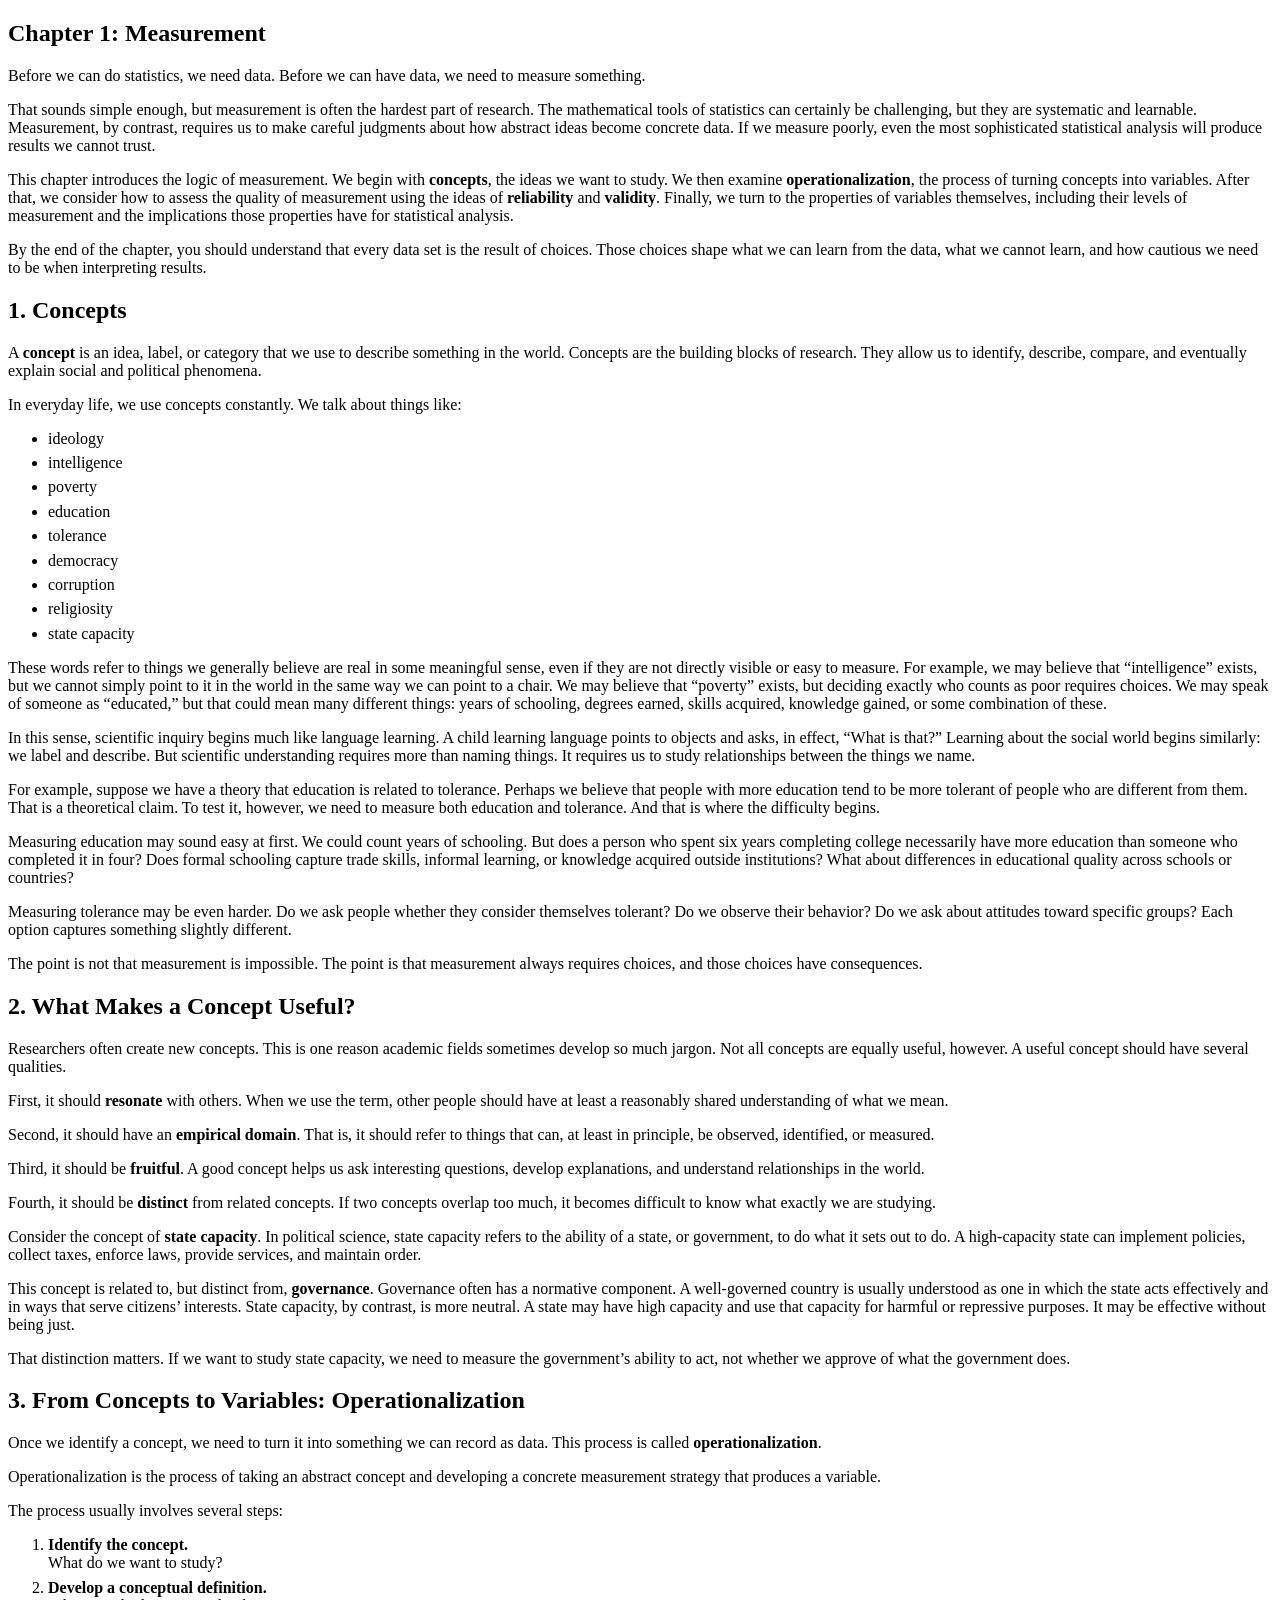
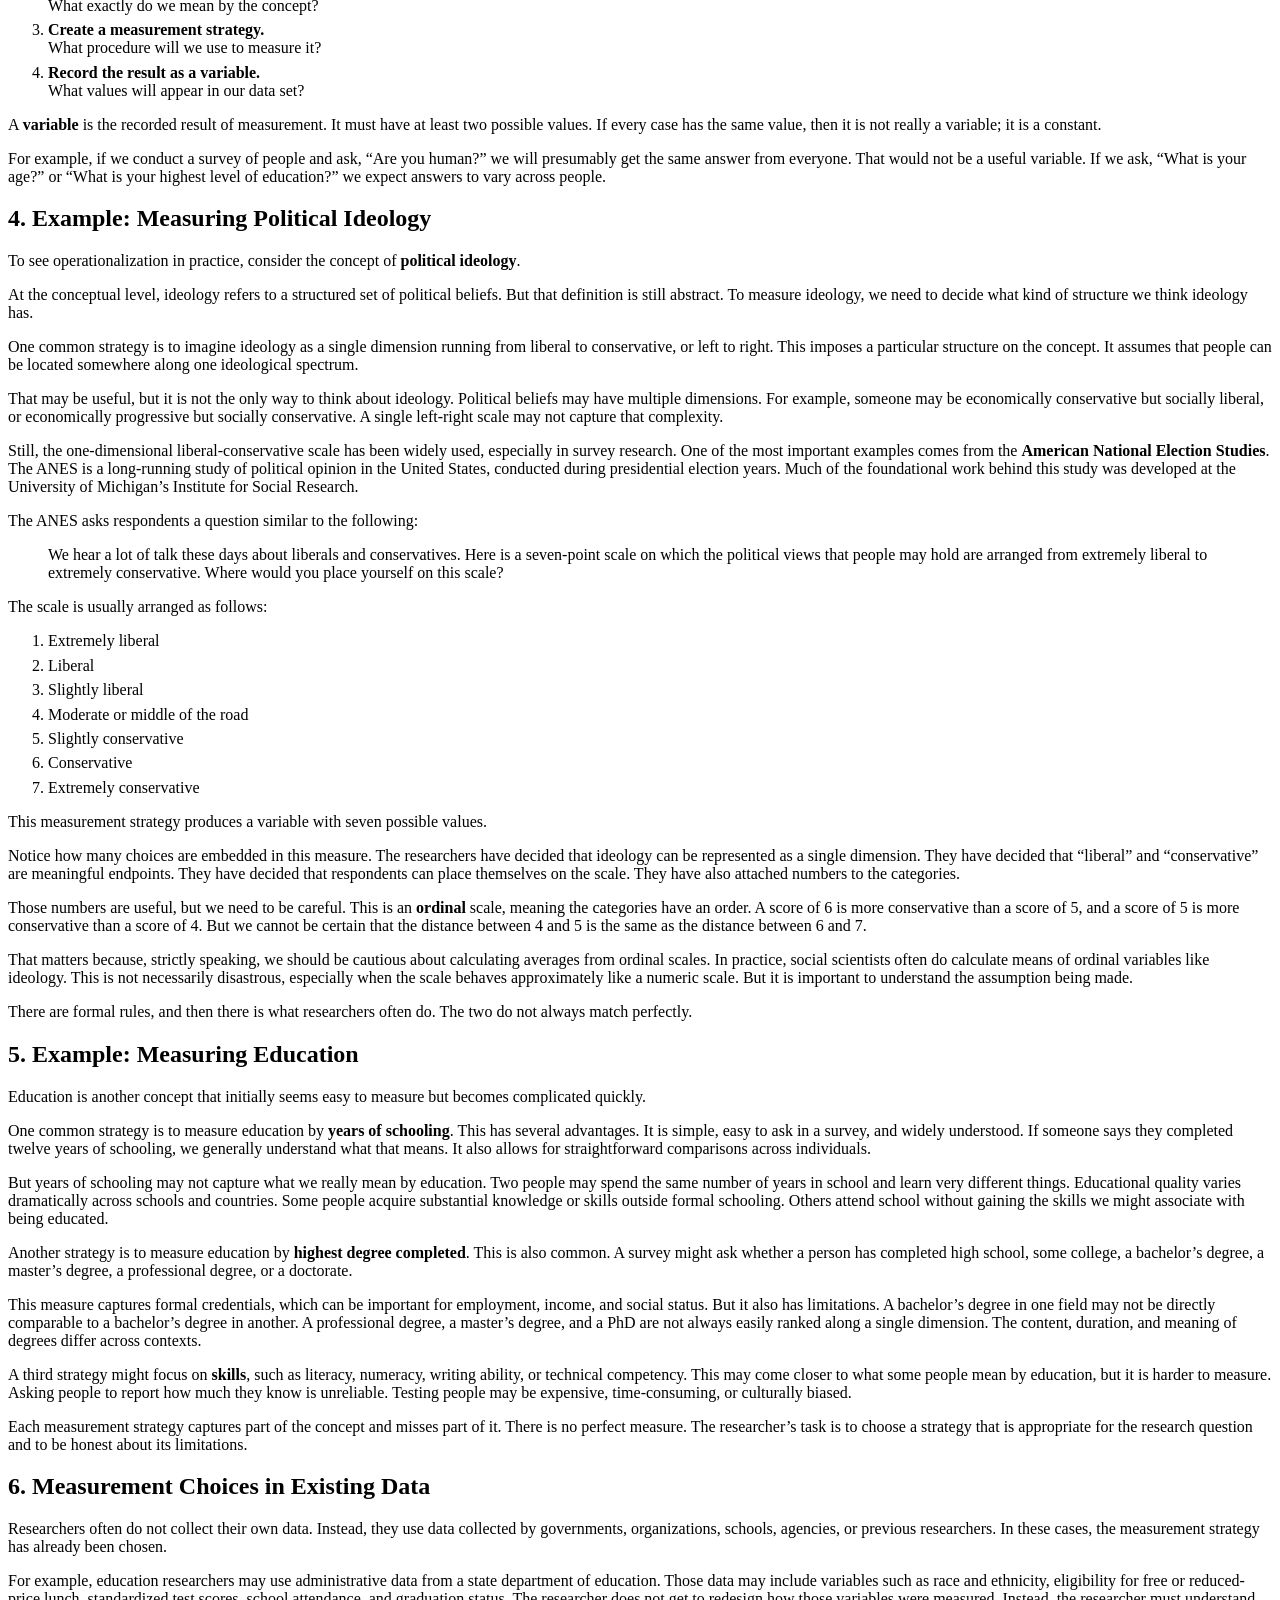
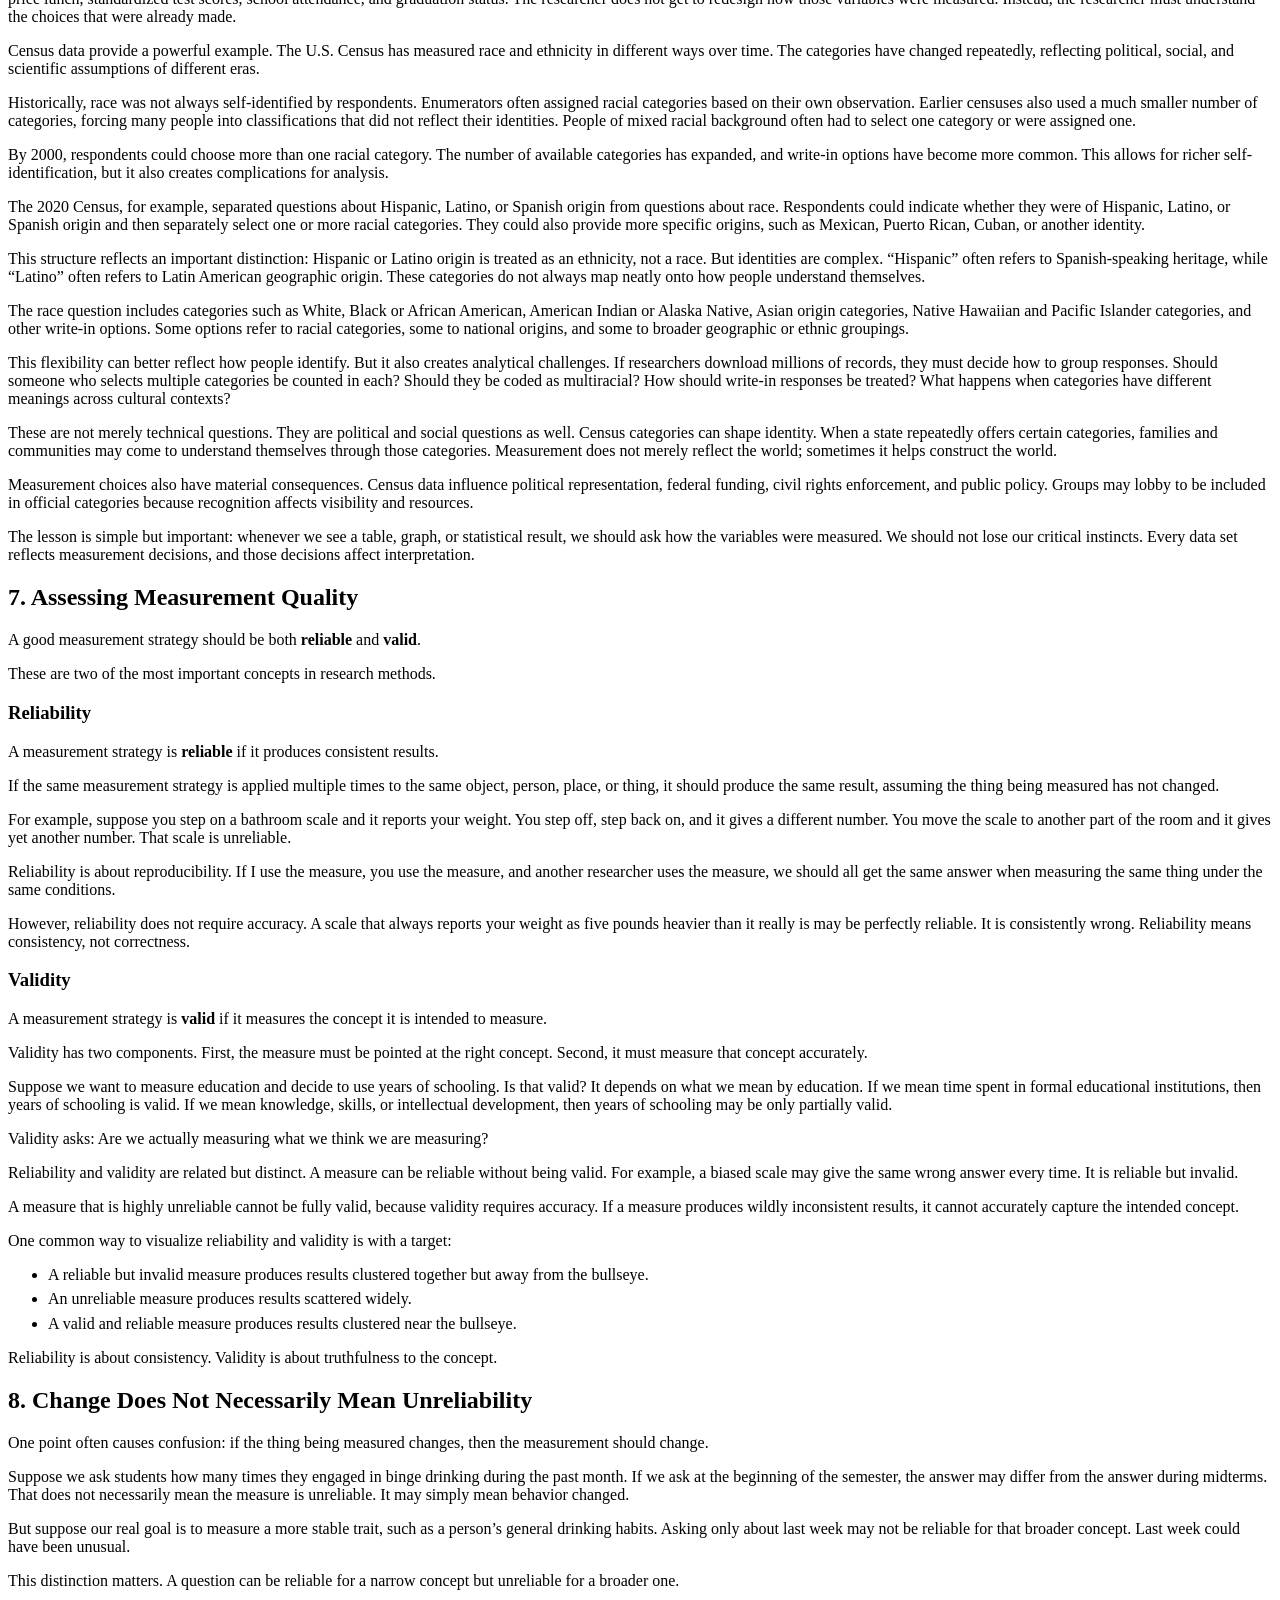
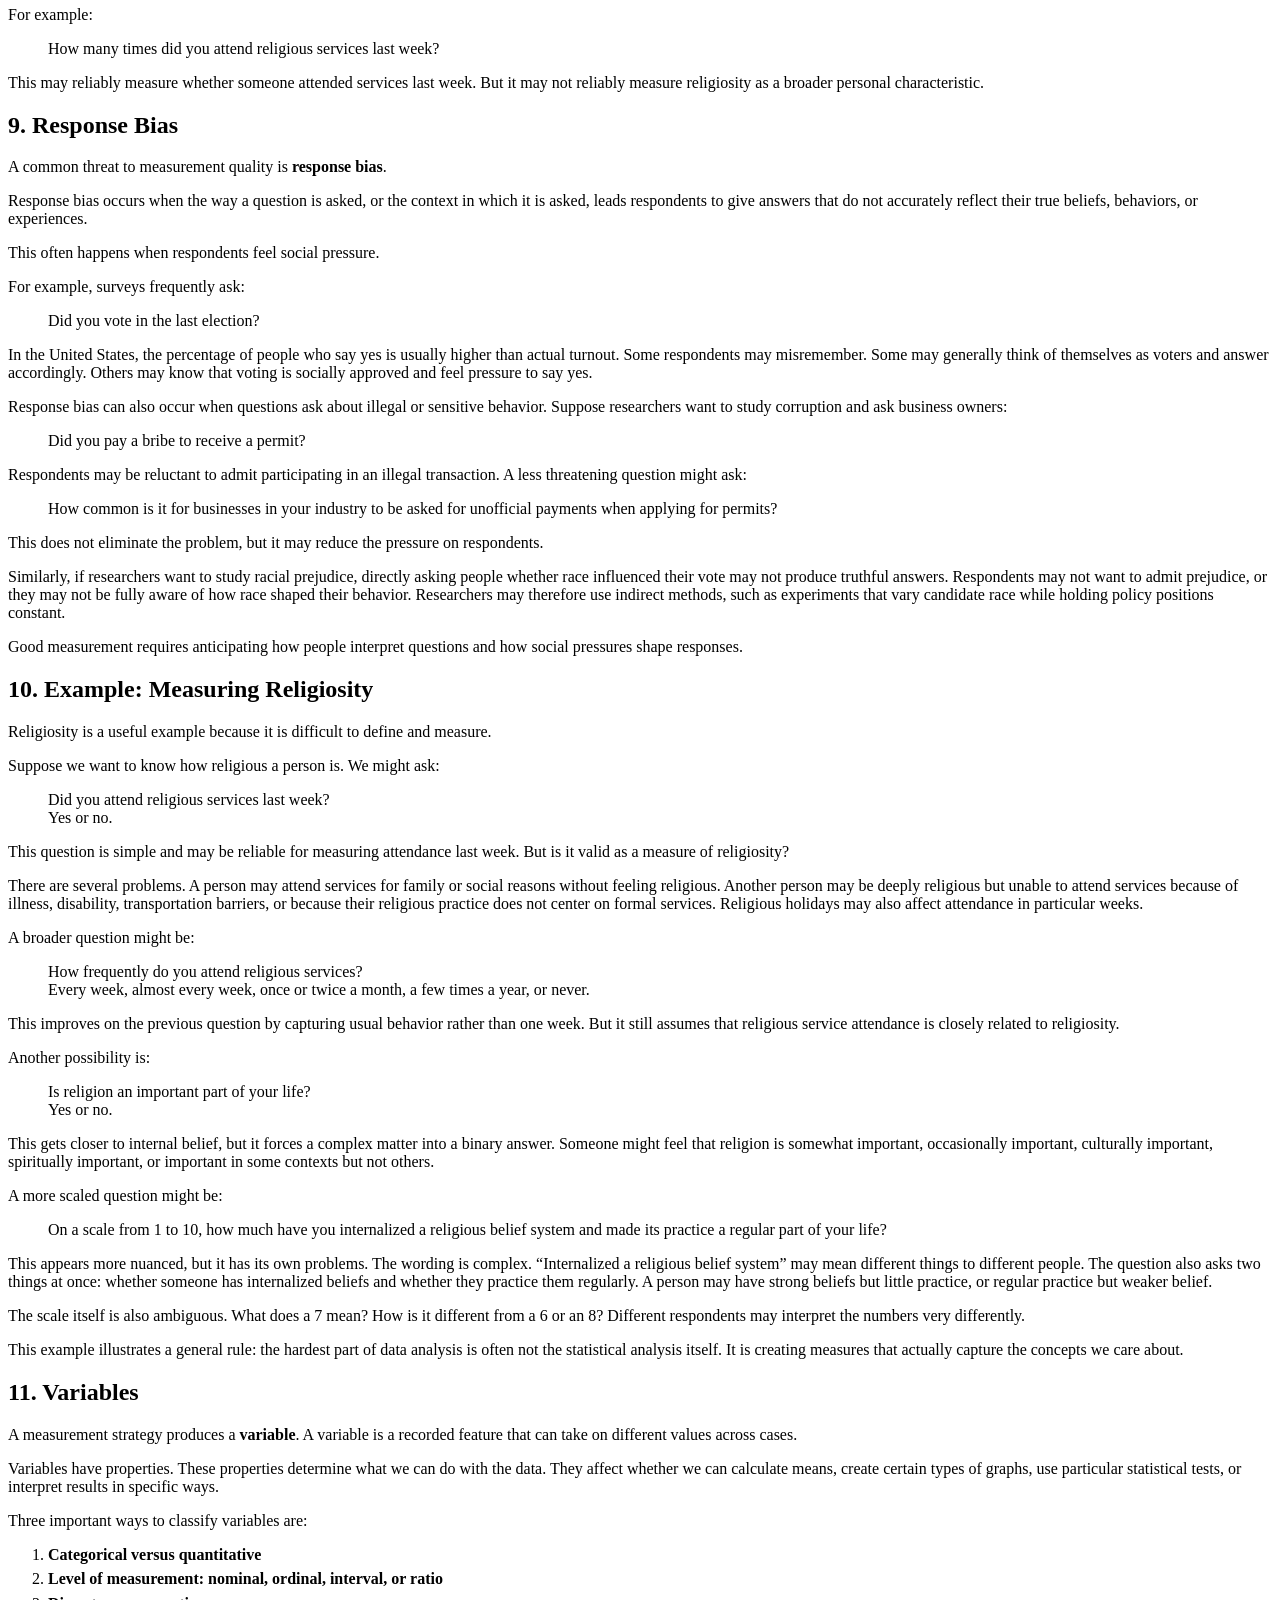
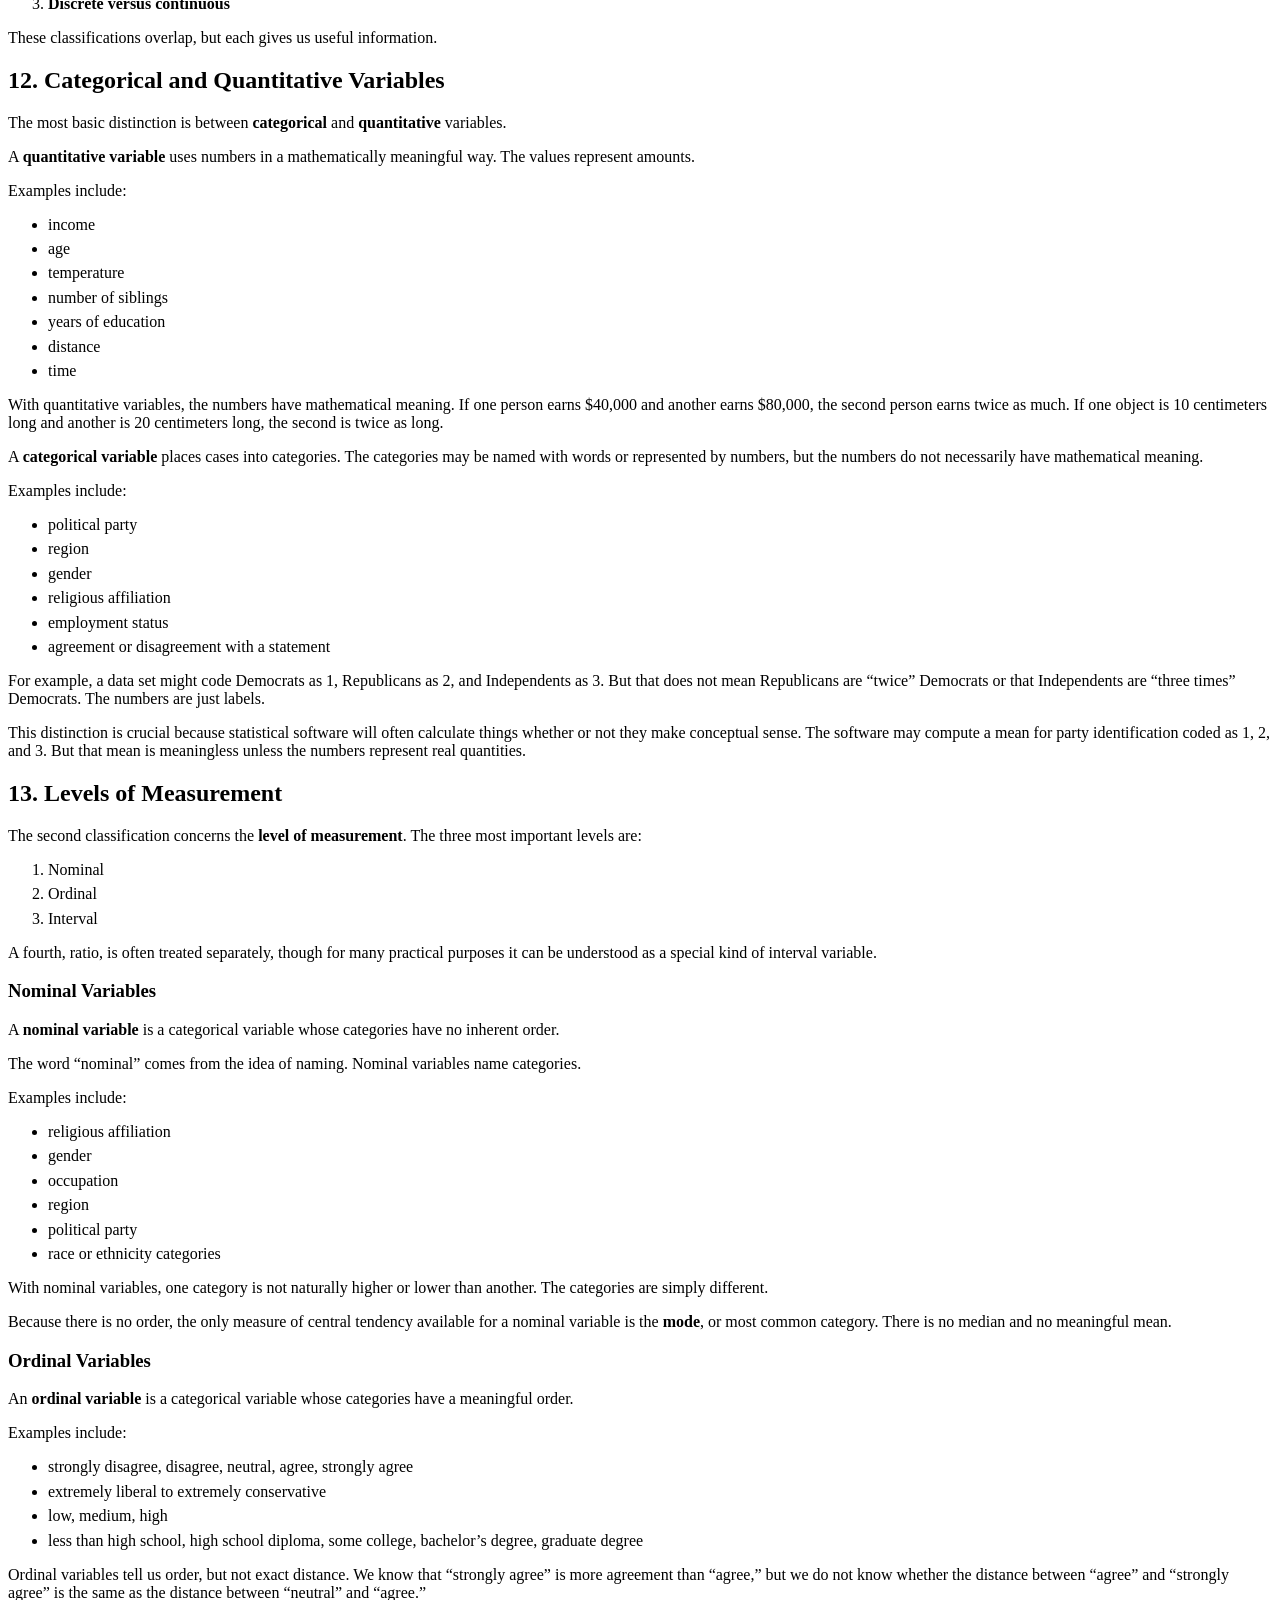
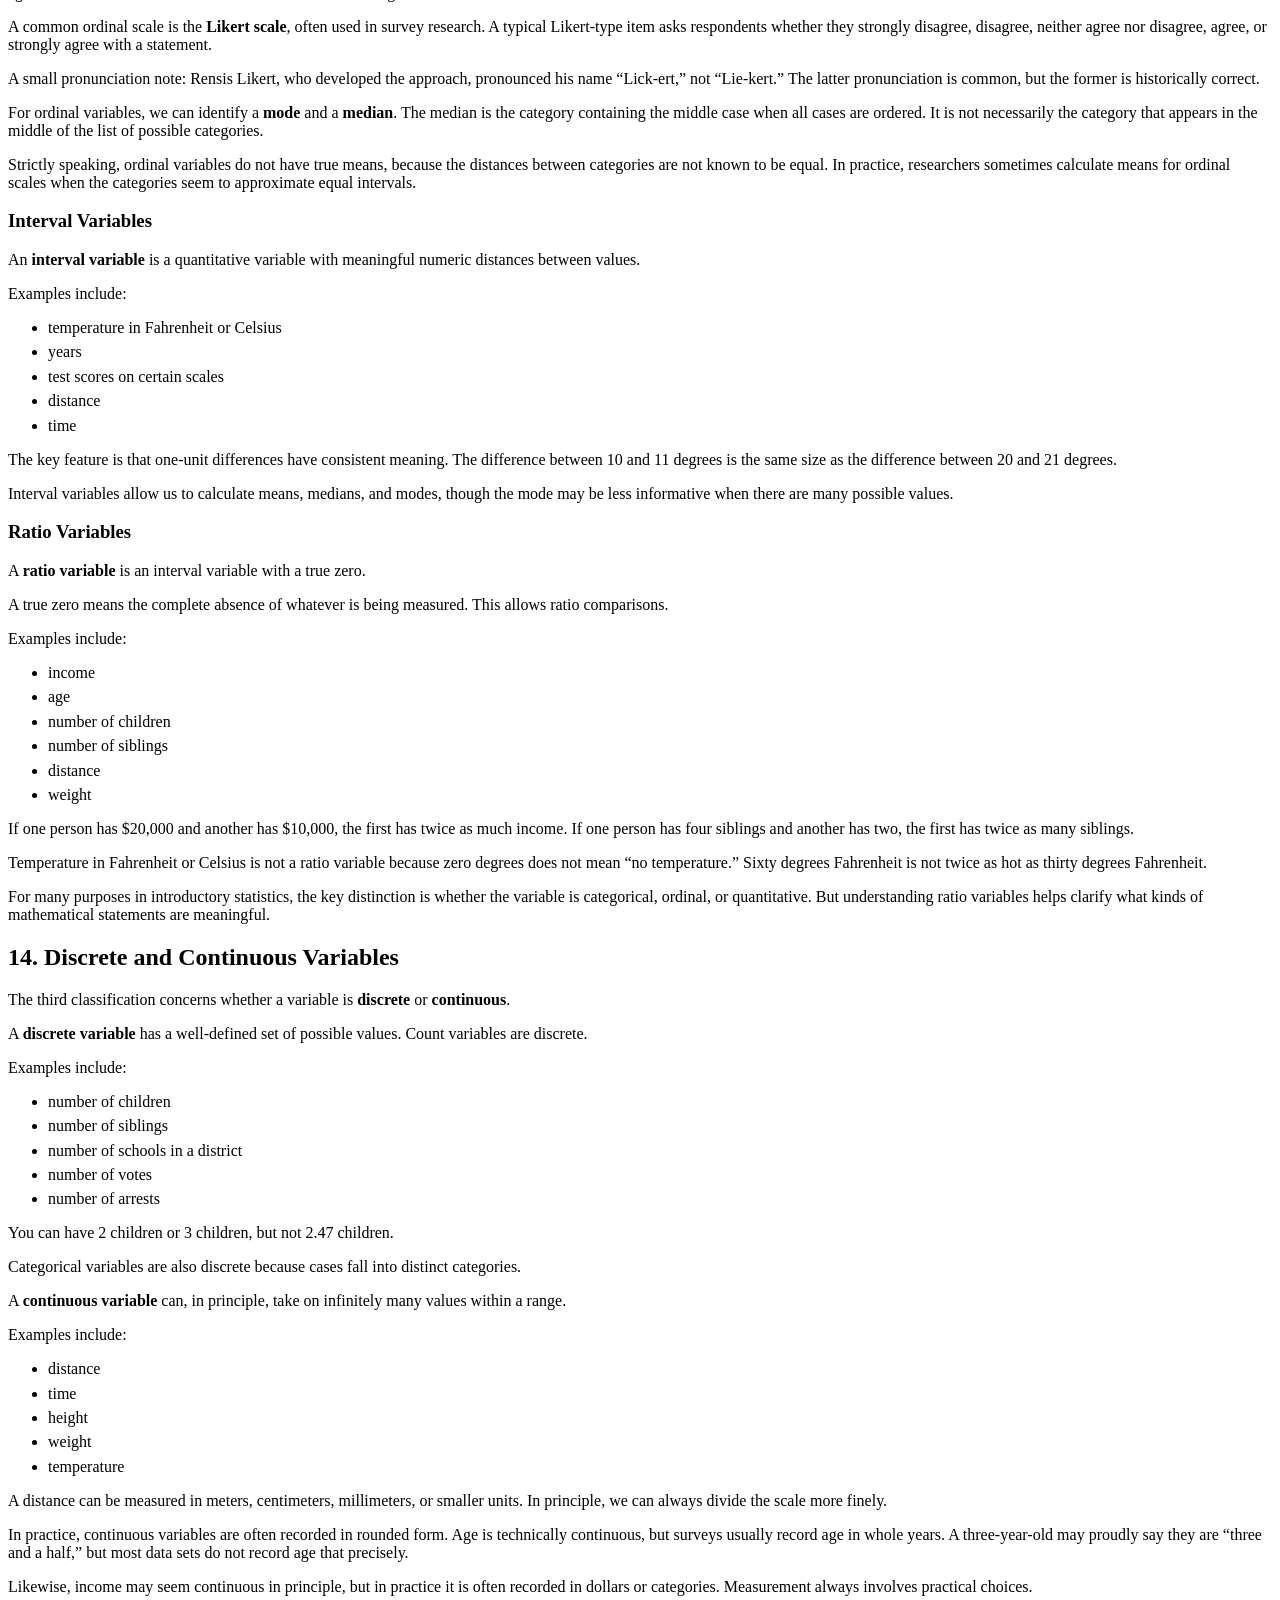
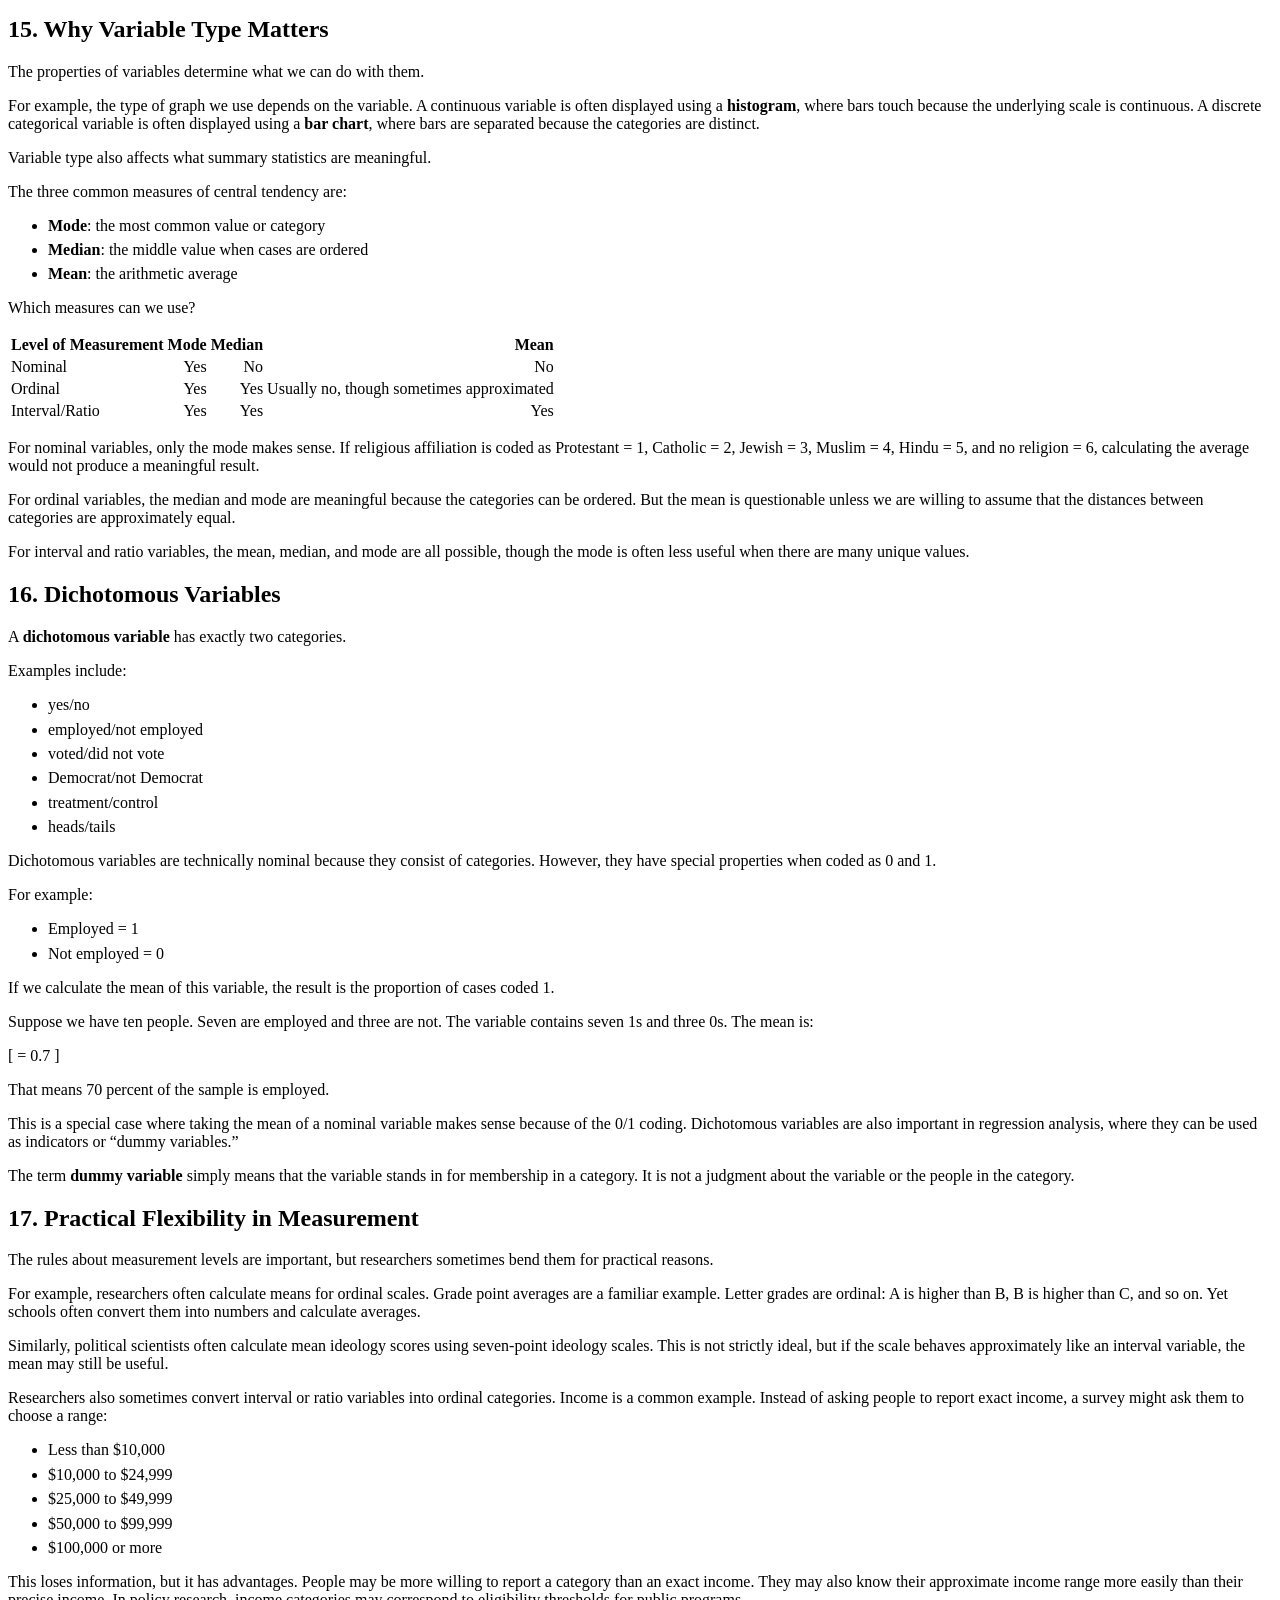
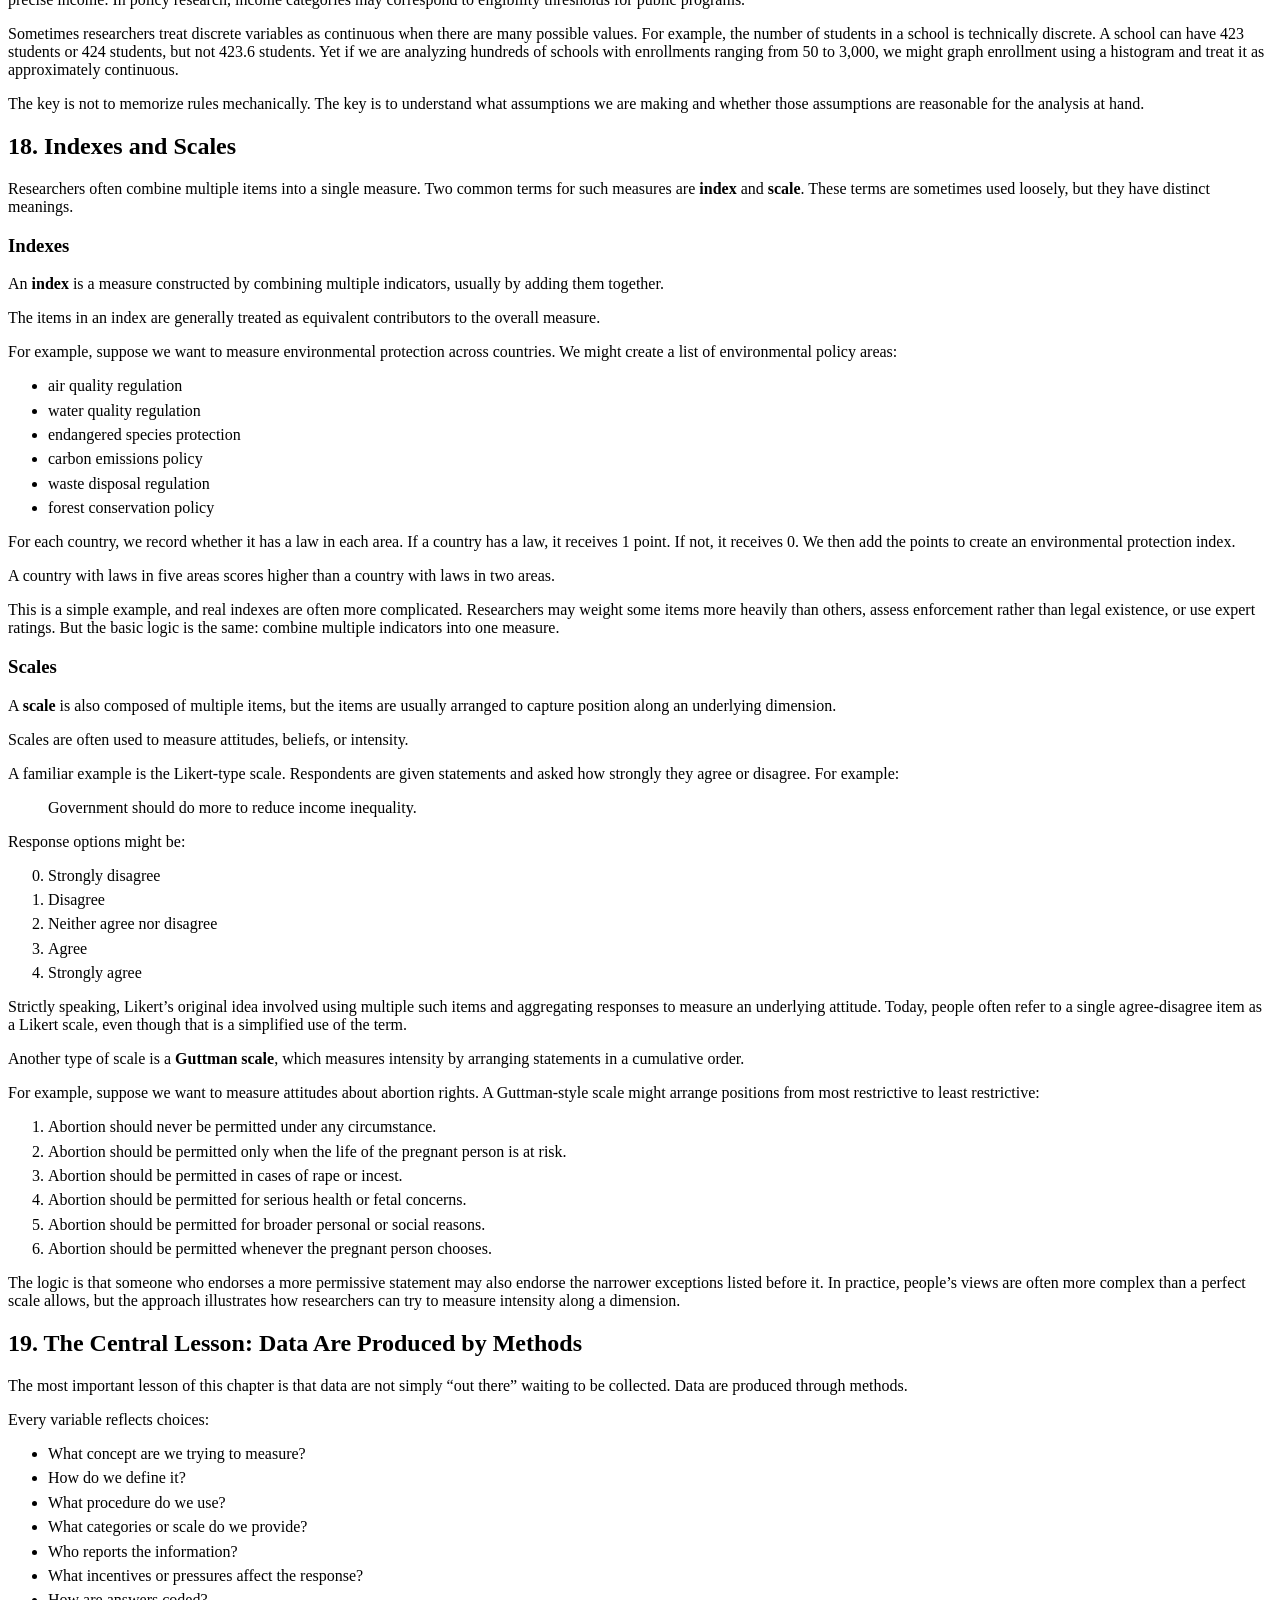
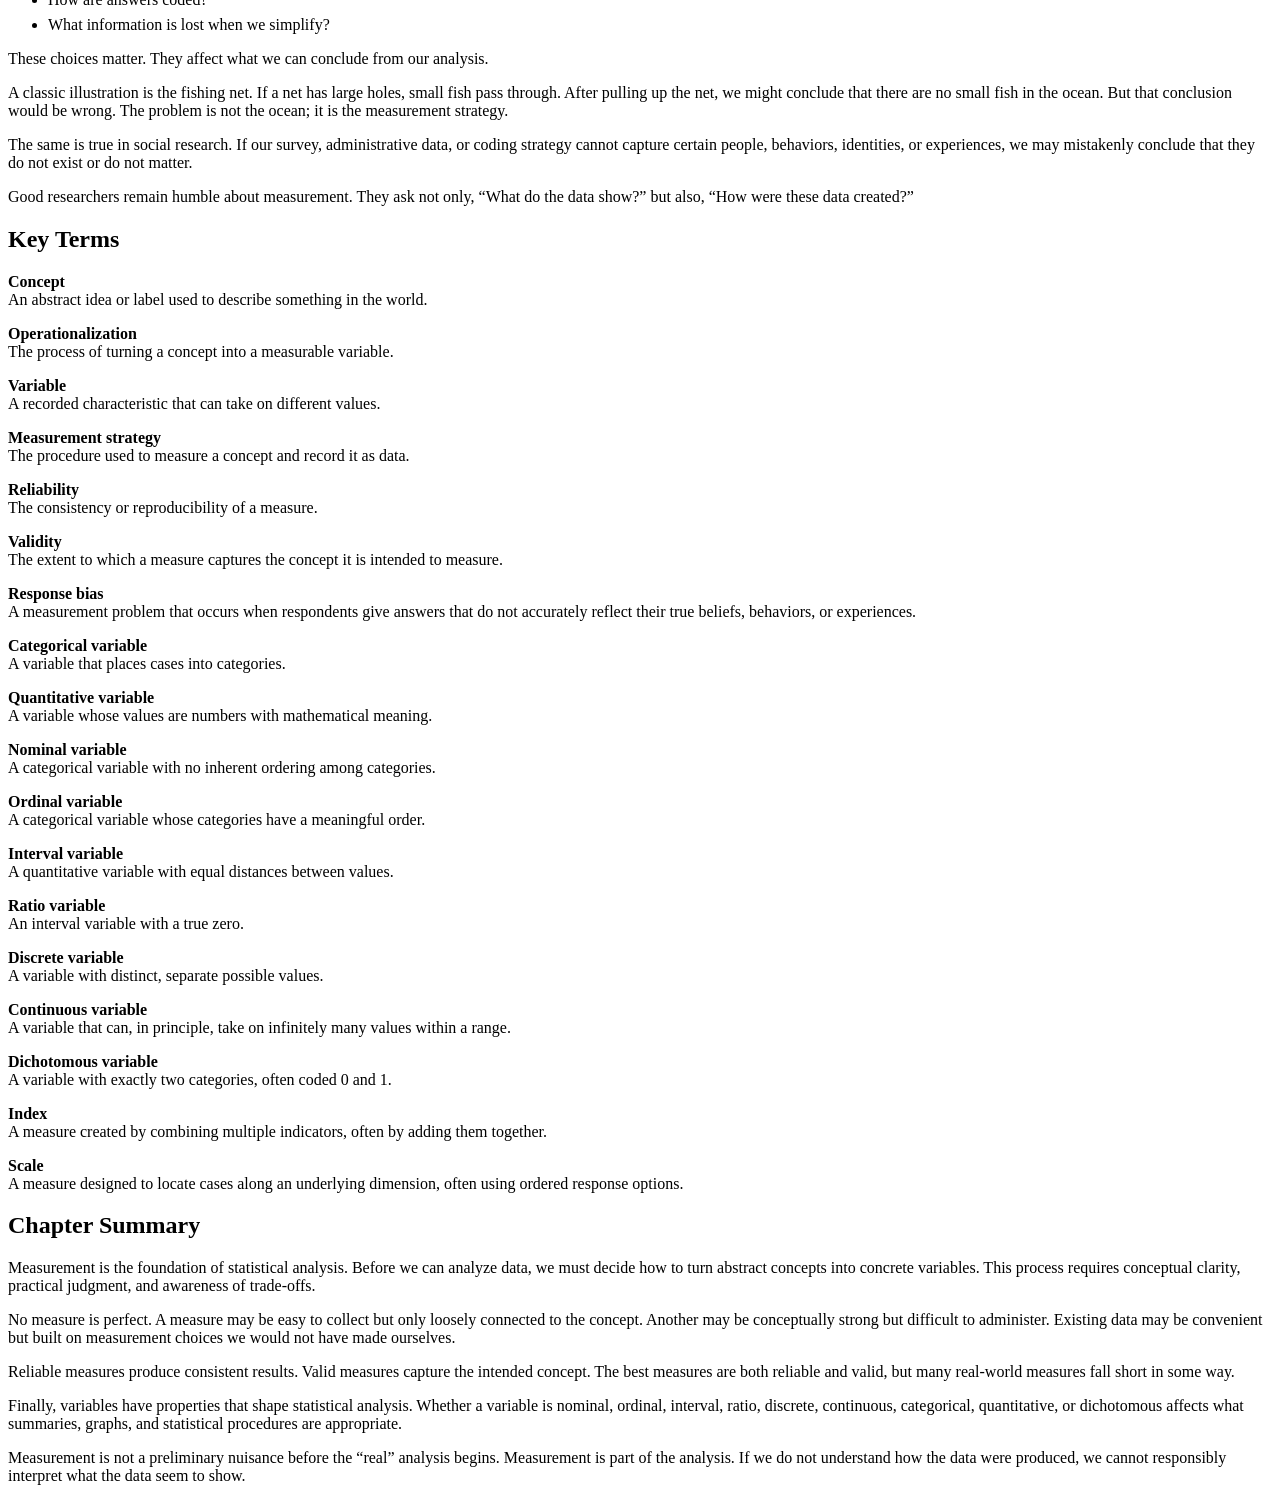
==== docs/Chapter-1.html @ feffd91f "first rendered website" ====
<!DOCTYPE html>
<html lang="en"><head>
<script src="site_libs/clipboard/clipboard.min.js"></script>
<script src="site_libs/quarto-html/tabby.min.js"></script>
<script src="site_libs/quarto-html/popper.min.js"></script>
<script src="site_libs/quarto-html/tippy.umd.min.js"></script>
<link href="site_libs/quarto-html/tippy.css" rel="stylesheet">
<link href="site_libs/quarto-html/light-border.css" rel="stylesheet">
<link href="site_libs/quarto-html/quarto-syntax-highlighting-7f8f88aac4f3542376d5c11b86a4c14d.css" rel="stylesheet" id="quarto-text-highlighting-styles"><meta charset="utf-8">
  <meta name="generator" content="quarto-1.9.37">

  <title>PubPol 529: Coursebook – Chapter 1: Measurement</title>
  <meta name="apple-mobile-web-app-capable" content="yes">
  <meta name="apple-mobile-web-app-status-bar-style" content="black-translucent">
  <meta name="viewport" content="width=device-width, initial-scale=1.0, maximum-scale=1.0, user-scalable=no, minimal-ui">
  <link rel="stylesheet" href="site_libs/revealjs/dist/reset.css">
  <link rel="stylesheet" href="site_libs/revealjs/dist/reveal.css">
  <style>
    /* Default styles provided by pandoc.
    ** See https://pandoc.org/MANUAL.html#variables-for-html for config info.
    */
    code{white-space: pre-wrap;}
    span.smallcaps{font-variant: small-caps;}
    div.columns{display: flex; gap: min(4vw, 1.5em);}
    div.column{flex: auto; overflow-x: auto;}
    div.hanging-indent{margin-left: 1.5em; text-indent: -1.5em;}
    ul.task-list{list-style: none;}
    ul.task-list li input[type="checkbox"] {
      width: 0.8em;
      margin: 0 0.8em 0.2em -1em; /* quarto-specific, see https://github.com/quarto-dev/quarto-cli/issues/4556 */ 
      vertical-align: middle;
    }
  </style>
  <link rel="stylesheet" href="site_libs/revealjs/dist/theme/quarto-2740581606dc327e82f18f789b69d8a0.css">
  <link href="site_libs/revealjs/plugin/quarto-line-highlight/line-highlight.css" rel="stylesheet">
  <link href="site_libs/revealjs/plugin/reveal-menu/menu.css" rel="stylesheet">
  <link href="site_libs/revealjs/plugin/reveal-menu/quarto-menu.css" rel="stylesheet">
  <link href="site_libs/revealjs/plugin/quarto-support/footer.css" rel="stylesheet">
  <style type="text/css">
    .reveal div.sourceCode {
      margin: 0;
      overflow: auto;
    }
    .reveal div.hanging-indent {
      margin-left: 1em;
      text-indent: -1em;
    }
    .reveal .slide:not(.center) {
      height: 100%;
    }
    .reveal .slide.scrollable {
      overflow-y: auto;
    }
    .reveal .footnotes {
      height: 100%;
      overflow-y: auto;
    }
    .reveal .slide .absolute {
      position: absolute;
      display: block;
    }
    .reveal .footnotes ol {
      counter-reset: ol;
      list-style-type: none; 
      margin-left: 0;
    }
    .reveal .footnotes ol li:before {
      counter-increment: ol;
      content: counter(ol) ". "; 
    }
    .reveal .footnotes ol li > p:first-child {
      display: inline-block;
    }
    .reveal .slide ul,
    .reveal .slide ol {
      margin-bottom: 0.5em;
    }
    .reveal .slide ul li,
    .reveal .slide ol li {
      margin-top: 0.4em;
      margin-bottom: 0.2em;
    }
    .reveal .slide ul[role="tablist"] li {
      margin-bottom: 0;
    }
    .reveal .slide ul li > *:first-child,
    .reveal .slide ol li > *:first-child {
      margin-block-start: 0;
    }
    .reveal .slide ul li > *:last-child,
    .reveal .slide ol li > *:last-child {
      margin-block-end: 0;
    }
    .reveal .slide .columns:nth-child(3) {
      margin-block-start: 0.8em;
    }
    .reveal blockquote {
      box-shadow: none;
    }
    .reveal .tippy-content>* {
      margin-top: 0.2em;
      margin-bottom: 0.7em;
    }
    .reveal .tippy-content>*:last-child {
      margin-bottom: 0.2em;
    }
    .reveal .slide > img.stretch.quarto-figure-center,
    .reveal .slide > img.r-stretch.quarto-figure-center {
      display: block;
      margin-left: auto;
      margin-right: auto; 
    }
    .reveal .slide > img.stretch.quarto-figure-left,
    .reveal .slide > img.r-stretch.quarto-figure-left  {
      display: block;
      margin-left: 0;
      margin-right: auto; 
    }
    .reveal .slide > img.stretch.quarto-figure-right,
    .reveal .slide > img.r-stretch.quarto-figure-right  {
      display: block;
      margin-left: auto;
      margin-right: 0; 
    }
  </style>
</head>
<body class="quarto-light">
  <div class="reveal">
    <div class="slides">

<section id="title-slide" class="quarto-title-block center">
  <h1 class="title">Chapter 1: Measurement</h1>

<div class="quarto-title-authors">
</div>

</section>
<section class="slide level2">

<p>Before we can do statistics, we need data. Before we can have data, we need to measure something.</p>
<p>That sounds simple enough, but measurement is often the hardest part of research. The mathematical tools of statistics can certainly be challenging, but they are systematic and learnable. Measurement, by contrast, requires us to make careful judgments about how abstract ideas become concrete data. If we measure poorly, even the most sophisticated statistical analysis will produce results we cannot trust.</p>
<p>This chapter introduces the logic of measurement. We begin with <strong>concepts</strong>, the ideas we want to study. We then examine <strong>operationalization</strong>, the process of turning concepts into variables. After that, we consider how to assess the quality of measurement using the ideas of <strong>reliability</strong> and <strong>validity</strong>. Finally, we turn to the properties of variables themselves, including their levels of measurement and the implications those properties have for statistical analysis.</p>
<p>By the end of the chapter, you should understand that every data set is the result of choices. Those choices shape what we can learn from the data, what we cannot learn, and how cautious we need to be when interpreting results.</p>
</section>
<section id="concepts" class="slide level2">
<h2>1. Concepts</h2>
<p>A <strong>concept</strong> is an idea, label, or category that we use to describe something in the world. Concepts are the building blocks of research. They allow us to identify, describe, compare, and eventually explain social and political phenomena.</p>
<p>In everyday life, we use concepts constantly. We talk about things like:</p>
<ul>
<li>ideology<br>
</li>
<li>intelligence<br>
</li>
<li>poverty<br>
</li>
<li>education<br>
</li>
<li>tolerance<br>
</li>
<li>democracy<br>
</li>
<li>corruption<br>
</li>
<li>religiosity<br>
</li>
<li>state capacity</li>
</ul>
<p>These words refer to things we generally believe are real in some meaningful sense, even if they are not directly visible or easy to measure. For example, we may believe that “intelligence” exists, but we cannot simply point to it in the world in the same way we can point to a chair. We may believe that “poverty” exists, but deciding exactly who counts as poor requires choices. We may speak of someone as “educated,” but that could mean many different things: years of schooling, degrees earned, skills acquired, knowledge gained, or some combination of these.</p>
<p>In this sense, scientific inquiry begins much like language learning. A child learning language points to objects and asks, in effect, “What is that?” Learning about the social world begins similarly: we label and describe. But scientific understanding requires more than naming things. It requires us to study relationships between the things we name.</p>
<p>For example, suppose we have a theory that education is related to tolerance. Perhaps we believe that people with more education tend to be more tolerant of people who are different from them. That is a theoretical claim. To test it, however, we need to measure both education and tolerance. And that is where the difficulty begins.</p>
<p>Measuring education may sound easy at first. We could count years of schooling. But does a person who spent six years completing college necessarily have more education than someone who completed it in four? Does formal schooling capture trade skills, informal learning, or knowledge acquired outside institutions? What about differences in educational quality across schools or countries?</p>
<p>Measuring tolerance may be even harder. Do we ask people whether they consider themselves tolerant? Do we observe their behavior? Do we ask about attitudes toward specific groups? Each option captures something slightly different.</p>
<p>The point is not that measurement is impossible. The point is that measurement always requires choices, and those choices have consequences.</p>
</section>
<section id="what-makes-a-concept-useful" class="slide level2">
<h2>2. What Makes a Concept Useful?</h2>
<p>Researchers often create new concepts. This is one reason academic fields sometimes develop so much jargon. Not all concepts are equally useful, however. A useful concept should have several qualities.</p>
<p>First, it should <strong>resonate</strong> with others. When we use the term, other people should have at least a reasonably shared understanding of what we mean.</p>
<p>Second, it should have an <strong>empirical domain</strong>. That is, it should refer to things that can, at least in principle, be observed, identified, or measured.</p>
<p>Third, it should be <strong>fruitful</strong>. A good concept helps us ask interesting questions, develop explanations, and understand relationships in the world.</p>
<p>Fourth, it should be <strong>distinct</strong> from related concepts. If two concepts overlap too much, it becomes difficult to know what exactly we are studying.</p>
<p>Consider the concept of <strong>state capacity</strong>. In political science, state capacity refers to the ability of a state, or government, to do what it sets out to do. A high-capacity state can implement policies, collect taxes, enforce laws, provide services, and maintain order.</p>
<p>This concept is related to, but distinct from, <strong>governance</strong>. Governance often has a normative component. A well-governed country is usually understood as one in which the state acts effectively and in ways that serve citizens’ interests. State capacity, by contrast, is more neutral. A state may have high capacity and use that capacity for harmful or repressive purposes. It may be effective without being just.</p>
<p>That distinction matters. If we want to study state capacity, we need to measure the government’s ability to act, not whether we approve of what the government does.</p>
</section>
<section id="from-concepts-to-variables-operationalization" class="slide level2">
<h2>3. From Concepts to Variables: Operationalization</h2>
<p>Once we identify a concept, we need to turn it into something we can record as data. This process is called <strong>operationalization</strong>.</p>
<p>Operationalization is the process of taking an abstract concept and developing a concrete measurement strategy that produces a variable.</p>
<p>The process usually involves several steps:</p>
<ol type="1">
<li><p><strong>Identify the concept.</strong><br>
What do we want to study?</p></li>
<li><p><strong>Develop a conceptual definition.</strong><br>
What exactly do we mean by the concept?</p></li>
<li><p><strong>Create a measurement strategy.</strong><br>
What procedure will we use to measure it?</p></li>
<li><p><strong>Record the result as a variable.</strong><br>
What values will appear in our data set?</p></li>
</ol>
<p>A <strong>variable</strong> is the recorded result of measurement. It must have at least two possible values. If every case has the same value, then it is not really a variable; it is a constant.</p>
<p>For example, if we conduct a survey of people and ask, “Are you human?” we will presumably get the same answer from everyone. That would not be a useful variable. If we ask, “What is your age?” or “What is your highest level of education?” we expect answers to vary across people.</p>
</section>
<section id="example-measuring-political-ideology" class="slide level2">
<h2>4. Example: Measuring Political Ideology</h2>
<p>To see operationalization in practice, consider the concept of <strong>political ideology</strong>.</p>
<p>At the conceptual level, ideology refers to a structured set of political beliefs. But that definition is still abstract. To measure ideology, we need to decide what kind of structure we think ideology has.</p>
<p>One common strategy is to imagine ideology as a single dimension running from liberal to conservative, or left to right. This imposes a particular structure on the concept. It assumes that people can be located somewhere along one ideological spectrum.</p>
<p>That may be useful, but it is not the only way to think about ideology. Political beliefs may have multiple dimensions. For example, someone may be economically conservative but socially liberal, or economically progressive but socially conservative. A single left-right scale may not capture that complexity.</p>
<p>Still, the one-dimensional liberal-conservative scale has been widely used, especially in survey research. One of the most important examples comes from the <strong>American National Election Studies</strong>. The ANES is a long-running study of political opinion in the United States, conducted during presidential election years. Much of the foundational work behind this study was developed at the University of Michigan’s Institute for Social Research.</p>
<p>The ANES asks respondents a question similar to the following:</p>
<blockquote>
<p>We hear a lot of talk these days about liberals and conservatives. Here is a seven-point scale on which the political views that people may hold are arranged from extremely liberal to extremely conservative. Where would you place yourself on this scale?</p>
</blockquote>
<p>The scale is usually arranged as follows:</p>
<ol type="1">
<li>Extremely liberal<br>
</li>
<li>Liberal<br>
</li>
<li>Slightly liberal<br>
</li>
<li>Moderate or middle of the road<br>
</li>
<li>Slightly conservative<br>
</li>
<li>Conservative<br>
</li>
<li>Extremely conservative</li>
</ol>
<p>This measurement strategy produces a variable with seven possible values.</p>
<p>Notice how many choices are embedded in this measure. The researchers have decided that ideology can be represented as a single dimension. They have decided that “liberal” and “conservative” are meaningful endpoints. They have decided that respondents can place themselves on the scale. They have also attached numbers to the categories.</p>
<p>Those numbers are useful, but we need to be careful. This is an <strong>ordinal</strong> scale, meaning the categories have an order. A score of 6 is more conservative than a score of 5, and a score of 5 is more conservative than a score of 4. But we cannot be certain that the distance between 4 and 5 is the same as the distance between 6 and 7.</p>
<p>That matters because, strictly speaking, we should be cautious about calculating averages from ordinal scales. In practice, social scientists often do calculate means of ordinal variables like ideology. This is not necessarily disastrous, especially when the scale behaves approximately like a numeric scale. But it is important to understand the assumption being made.</p>
<p>There are formal rules, and then there is what researchers often do. The two do not always match perfectly.</p>
</section>
<section id="example-measuring-education" class="slide level2">
<h2>5. Example: Measuring Education</h2>
<p>Education is another concept that initially seems easy to measure but becomes complicated quickly.</p>
<p>One common strategy is to measure education by <strong>years of schooling</strong>. This has several advantages. It is simple, easy to ask in a survey, and widely understood. If someone says they completed twelve years of schooling, we generally understand what that means. It also allows for straightforward comparisons across individuals.</p>
<p>But years of schooling may not capture what we really mean by education. Two people may spend the same number of years in school and learn very different things. Educational quality varies dramatically across schools and countries. Some people acquire substantial knowledge or skills outside formal schooling. Others attend school without gaining the skills we might associate with being educated.</p>
<p>Another strategy is to measure education by <strong>highest degree completed</strong>. This is also common. A survey might ask whether a person has completed high school, some college, a bachelor’s degree, a master’s degree, a professional degree, or a doctorate.</p>
<p>This measure captures formal credentials, which can be important for employment, income, and social status. But it also has limitations. A bachelor’s degree in one field may not be directly comparable to a bachelor’s degree in another. A professional degree, a master’s degree, and a PhD are not always easily ranked along a single dimension. The content, duration, and meaning of degrees differ across contexts.</p>
<p>A third strategy might focus on <strong>skills</strong>, such as literacy, numeracy, writing ability, or technical competency. This may come closer to what some people mean by education, but it is harder to measure. Asking people to report how much they know is unreliable. Testing people may be expensive, time-consuming, or culturally biased.</p>
<p>Each measurement strategy captures part of the concept and misses part of it. There is no perfect measure. The researcher’s task is to choose a strategy that is appropriate for the research question and to be honest about its limitations.</p>
</section>
<section id="measurement-choices-in-existing-data" class="slide level2">
<h2>6. Measurement Choices in Existing Data</h2>
<p>Researchers often do not collect their own data. Instead, they use data collected by governments, organizations, schools, agencies, or previous researchers. In these cases, the measurement strategy has already been chosen.</p>
<p>For example, education researchers may use administrative data from a state department of education. Those data may include variables such as race and ethnicity, eligibility for free or reduced-price lunch, standardized test scores, school attendance, and graduation status. The researcher does not get to redesign how those variables were measured. Instead, the researcher must understand the choices that were already made.</p>
<p>Census data provide a powerful example. The U.S. Census has measured race and ethnicity in different ways over time. The categories have changed repeatedly, reflecting political, social, and scientific assumptions of different eras.</p>
<p>Historically, race was not always self-identified by respondents. Enumerators often assigned racial categories based on their own observation. Earlier censuses also used a much smaller number of categories, forcing many people into classifications that did not reflect their identities. People of mixed racial background often had to select one category or were assigned one.</p>
<p>By 2000, respondents could choose more than one racial category. The number of available categories has expanded, and write-in options have become more common. This allows for richer self-identification, but it also creates complications for analysis.</p>
<p>The 2020 Census, for example, separated questions about Hispanic, Latino, or Spanish origin from questions about race. Respondents could indicate whether they were of Hispanic, Latino, or Spanish origin and then separately select one or more racial categories. They could also provide more specific origins, such as Mexican, Puerto Rican, Cuban, or another identity.</p>
<p>This structure reflects an important distinction: Hispanic or Latino origin is treated as an ethnicity, not a race. But identities are complex. “Hispanic” often refers to Spanish-speaking heritage, while “Latino” often refers to Latin American geographic origin. These categories do not always map neatly onto how people understand themselves.</p>
<p>The race question includes categories such as White, Black or African American, American Indian or Alaska Native, Asian origin categories, Native Hawaiian and Pacific Islander categories, and other write-in options. Some options refer to racial categories, some to national origins, and some to broader geographic or ethnic groupings.</p>
<p>This flexibility can better reflect how people identify. But it also creates analytical challenges. If researchers download millions of records, they must decide how to group responses. Should someone who selects multiple categories be counted in each? Should they be coded as multiracial? How should write-in responses be treated? What happens when categories have different meanings across cultural contexts?</p>
<p>These are not merely technical questions. They are political and social questions as well. Census categories can shape identity. When a state repeatedly offers certain categories, families and communities may come to understand themselves through those categories. Measurement does not merely reflect the world; sometimes it helps construct the world.</p>
<p>Measurement choices also have material consequences. Census data influence political representation, federal funding, civil rights enforcement, and public policy. Groups may lobby to be included in official categories because recognition affects visibility and resources.</p>
<p>The lesson is simple but important: whenever we see a table, graph, or statistical result, we should ask how the variables were measured. We should not lose our critical instincts. Every data set reflects measurement decisions, and those decisions affect interpretation.</p>
</section>
<section id="assessing-measurement-quality" class="slide level2">
<h2>7. Assessing Measurement Quality</h2>
<p>A good measurement strategy should be both <strong>reliable</strong> and <strong>valid</strong>.</p>
<p>These are two of the most important concepts in research methods.</p>
</section>
<section class="slide level2">

<h3 id="reliability">Reliability</h3>
<p>A measurement strategy is <strong>reliable</strong> if it produces consistent results.</p>
<p>If the same measurement strategy is applied multiple times to the same object, person, place, or thing, it should produce the same result, assuming the thing being measured has not changed.</p>
<p>For example, suppose you step on a bathroom scale and it reports your weight. You step off, step back on, and it gives a different number. You move the scale to another part of the room and it gives yet another number. That scale is unreliable.</p>
<p>Reliability is about reproducibility. If I use the measure, you use the measure, and another researcher uses the measure, we should all get the same answer when measuring the same thing under the same conditions.</p>
<p>However, reliability does not require accuracy. A scale that always reports your weight as five pounds heavier than it really is may be perfectly reliable. It is consistently wrong. Reliability means consistency, not correctness.</p>
</section>
<section class="slide level2">

<h3 id="validity">Validity</h3>
<p>A measurement strategy is <strong>valid</strong> if it measures the concept it is intended to measure.</p>
<p>Validity has two components. First, the measure must be pointed at the right concept. Second, it must measure that concept accurately.</p>
<p>Suppose we want to measure education and decide to use years of schooling. Is that valid? It depends on what we mean by education. If we mean time spent in formal educational institutions, then years of schooling is valid. If we mean knowledge, skills, or intellectual development, then years of schooling may be only partially valid.</p>
<p>Validity asks: Are we actually measuring what we think we are measuring?</p>
<p>Reliability and validity are related but distinct. A measure can be reliable without being valid. For example, a biased scale may give the same wrong answer every time. It is reliable but invalid.</p>
<p>A measure that is highly unreliable cannot be fully valid, because validity requires accuracy. If a measure produces wildly inconsistent results, it cannot accurately capture the intended concept.</p>
<p>One common way to visualize reliability and validity is with a target:</p>
<ul>
<li>A reliable but invalid measure produces results clustered together but away from the bullseye.<br>
</li>
<li>An unreliable measure produces results scattered widely.<br>
</li>
<li>A valid and reliable measure produces results clustered near the bullseye.</li>
</ul>
<p>Reliability is about consistency. Validity is about truthfulness to the concept.</p>
</section>
<section id="change-does-not-necessarily-mean-unreliability" class="slide level2">
<h2>8. Change Does Not Necessarily Mean Unreliability</h2>
<p>One point often causes confusion: if the thing being measured changes, then the measurement should change.</p>
<p>Suppose we ask students how many times they engaged in binge drinking during the past month. If we ask at the beginning of the semester, the answer may differ from the answer during midterms. That does not necessarily mean the measure is unreliable. It may simply mean behavior changed.</p>
<p>But suppose our real goal is to measure a more stable trait, such as a person’s general drinking habits. Asking only about last week may not be reliable for that broader concept. Last week could have been unusual.</p>
<p>This distinction matters. A question can be reliable for a narrow concept but unreliable for a broader one.</p>
<p>For example:</p>
<blockquote>
<p>How many times did you attend religious services last week?</p>
</blockquote>
<p>This may reliably measure whether someone attended services last week. But it may not reliably measure religiosity as a broader personal characteristic.</p>
</section>
<section id="response-bias" class="slide level2">
<h2>9. Response Bias</h2>
<p>A common threat to measurement quality is <strong>response bias</strong>.</p>
<p>Response bias occurs when the way a question is asked, or the context in which it is asked, leads respondents to give answers that do not accurately reflect their true beliefs, behaviors, or experiences.</p>
<p>This often happens when respondents feel social pressure.</p>
<p>For example, surveys frequently ask:</p>
<blockquote>
<p>Did you vote in the last election?</p>
</blockquote>
<p>In the United States, the percentage of people who say yes is usually higher than actual turnout. Some respondents may misremember. Some may generally think of themselves as voters and answer accordingly. Others may know that voting is socially approved and feel pressure to say yes.</p>
<p>Response bias can also occur when questions ask about illegal or sensitive behavior. Suppose researchers want to study corruption and ask business owners:</p>
<blockquote>
<p>Did you pay a bribe to receive a permit?</p>
</blockquote>
<p>Respondents may be reluctant to admit participating in an illegal transaction. A less threatening question might ask:</p>
<blockquote>
<p>How common is it for businesses in your industry to be asked for unofficial payments when applying for permits?</p>
</blockquote>
<p>This does not eliminate the problem, but it may reduce the pressure on respondents.</p>
<p>Similarly, if researchers want to study racial prejudice, directly asking people whether race influenced their vote may not produce truthful answers. Respondents may not want to admit prejudice, or they may not be fully aware of how race shaped their behavior. Researchers may therefore use indirect methods, such as experiments that vary candidate race while holding policy positions constant.</p>
<p>Good measurement requires anticipating how people interpret questions and how social pressures shape responses.</p>
</section>
<section id="example-measuring-religiosity" class="slide level2">
<h2>10. Example: Measuring Religiosity</h2>
<p>Religiosity is a useful example because it is difficult to define and measure.</p>
<p>Suppose we want to know how religious a person is. We might ask:</p>
<blockquote>
<p>Did you attend religious services last week?<br>
Yes or no.</p>
</blockquote>
<p>This question is simple and may be reliable for measuring attendance last week. But is it valid as a measure of religiosity?</p>
<p>There are several problems. A person may attend services for family or social reasons without feeling religious. Another person may be deeply religious but unable to attend services because of illness, disability, transportation barriers, or because their religious practice does not center on formal services. Religious holidays may also affect attendance in particular weeks.</p>
<p>A broader question might be:</p>
<blockquote>
<p>How frequently do you attend religious services?<br>
Every week, almost every week, once or twice a month, a few times a year, or never.</p>
</blockquote>
<p>This improves on the previous question by capturing usual behavior rather than one week. But it still assumes that religious service attendance is closely related to religiosity.</p>
<p>Another possibility is:</p>
<blockquote>
<p>Is religion an important part of your life?<br>
Yes or no.</p>
</blockquote>
<p>This gets closer to internal belief, but it forces a complex matter into a binary answer. Someone might feel that religion is somewhat important, occasionally important, culturally important, spiritually important, or important in some contexts but not others.</p>
<p>A more scaled question might be:</p>
<blockquote>
<p>On a scale from 1 to 10, how much have you internalized a religious belief system and made its practice a regular part of your life?</p>
</blockquote>
<p>This appears more nuanced, but it has its own problems. The wording is complex. “Internalized a religious belief system” may mean different things to different people. The question also asks two things at once: whether someone has internalized beliefs and whether they practice them regularly. A person may have strong beliefs but little practice, or regular practice but weaker belief.</p>
<p>The scale itself is also ambiguous. What does a 7 mean? How is it different from a 6 or an 8? Different respondents may interpret the numbers very differently.</p>
<p>This example illustrates a general rule: the hardest part of data analysis is often not the statistical analysis itself. It is creating measures that actually capture the concepts we care about.</p>
</section>
<section id="variables" class="slide level2">
<h2>11. Variables</h2>
<p>A measurement strategy produces a <strong>variable</strong>. A variable is a recorded feature that can take on different values across cases.</p>
<p>Variables have properties. These properties determine what we can do with the data. They affect whether we can calculate means, create certain types of graphs, use particular statistical tests, or interpret results in specific ways.</p>
<p>Three important ways to classify variables are:</p>
<ol type="1">
<li><strong>Categorical versus quantitative</strong><br>
</li>
<li><strong>Level of measurement: nominal, ordinal, interval, or ratio</strong><br>
</li>
<li><strong>Discrete versus continuous</strong></li>
</ol>
<p>These classifications overlap, but each gives us useful information.</p>
</section>
<section id="categorical-and-quantitative-variables" class="slide level2">
<h2>12. Categorical and Quantitative Variables</h2>
<p>The most basic distinction is between <strong>categorical</strong> and <strong>quantitative</strong> variables.</p>
<p>A <strong>quantitative variable</strong> uses numbers in a mathematically meaningful way. The values represent amounts.</p>
<p>Examples include:</p>
<ul>
<li>income<br>
</li>
<li>age<br>
</li>
<li>temperature<br>
</li>
<li>number of siblings<br>
</li>
<li>years of education<br>
</li>
<li>distance<br>
</li>
<li>time</li>
</ul>
<p>With quantitative variables, the numbers have mathematical meaning. If one person earns $40,000 and another earns $80,000, the second person earns twice as much. If one object is 10 centimeters long and another is 20 centimeters long, the second is twice as long.</p>
<p>A <strong>categorical variable</strong> places cases into categories. The categories may be named with words or represented by numbers, but the numbers do not necessarily have mathematical meaning.</p>
<p>Examples include:</p>
<ul>
<li>political party<br>
</li>
<li>region<br>
</li>
<li>gender<br>
</li>
<li>religious affiliation<br>
</li>
<li>employment status<br>
</li>
<li>agreement or disagreement with a statement</li>
</ul>
<p>For example, a data set might code Democrats as 1, Republicans as 2, and Independents as 3. But that does not mean Republicans are “twice” Democrats or that Independents are “three times” Democrats. The numbers are just labels.</p>
<p>This distinction is crucial because statistical software will often calculate things whether or not they make conceptual sense. The software may compute a mean for party identification coded as 1, 2, and 3. But that mean is meaningless unless the numbers represent real quantities.</p>
</section>
<section id="levels-of-measurement" class="slide level2">
<h2>13. Levels of Measurement</h2>
<p>The second classification concerns the <strong>level of measurement</strong>. The three most important levels are:</p>
<ol type="1">
<li>Nominal<br>
</li>
<li>Ordinal<br>
</li>
<li>Interval</li>
</ol>
<p>A fourth, ratio, is often treated separately, though for many practical purposes it can be understood as a special kind of interval variable.</p>
</section>
<section class="slide level2">

<h3 id="nominal-variables">Nominal Variables</h3>
<p>A <strong>nominal variable</strong> is a categorical variable whose categories have no inherent order.</p>
<p>The word “nominal” comes from the idea of naming. Nominal variables name categories.</p>
<p>Examples include:</p>
<ul>
<li>religious affiliation<br>
</li>
<li>gender<br>
</li>
<li>occupation<br>
</li>
<li>region<br>
</li>
<li>political party<br>
</li>
<li>race or ethnicity categories</li>
</ul>
<p>With nominal variables, one category is not naturally higher or lower than another. The categories are simply different.</p>
<p>Because there is no order, the only measure of central tendency available for a nominal variable is the <strong>mode</strong>, or most common category. There is no median and no meaningful mean.</p>
</section>
<section class="slide level2">

<h3 id="ordinal-variables">Ordinal Variables</h3>
<p>An <strong>ordinal variable</strong> is a categorical variable whose categories have a meaningful order.</p>
<p>Examples include:</p>
<ul>
<li>strongly disagree, disagree, neutral, agree, strongly agree<br>
</li>
<li>extremely liberal to extremely conservative<br>
</li>
<li>low, medium, high<br>
</li>
<li>less than high school, high school diploma, some college, bachelor’s degree, graduate degree</li>
</ul>
<p>Ordinal variables tell us order, but not exact distance. We know that “strongly agree” is more agreement than “agree,” but we do not know whether the distance between “agree” and “strongly agree” is the same as the distance between “neutral” and “agree.”</p>
<p>A common ordinal scale is the <strong>Likert scale</strong>, often used in survey research. A typical Likert-type item asks respondents whether they strongly disagree, disagree, neither agree nor disagree, agree, or strongly agree with a statement.</p>
<p>A small pronunciation note: Rensis Likert, who developed the approach, pronounced his name “Lick-ert,” not “Lie-kert.” The latter pronunciation is common, but the former is historically correct.</p>
<p>For ordinal variables, we can identify a <strong>mode</strong> and a <strong>median</strong>. The median is the category containing the middle case when all cases are ordered. It is not necessarily the category that appears in the middle of the list of possible categories.</p>
<p>Strictly speaking, ordinal variables do not have true means, because the distances between categories are not known to be equal. In practice, researchers sometimes calculate means for ordinal scales when the categories seem to approximate equal intervals.</p>
</section>
<section class="slide level2">

<h3 id="interval-variables">Interval Variables</h3>
<p>An <strong>interval variable</strong> is a quantitative variable with meaningful numeric distances between values.</p>
<p>Examples include:</p>
<ul>
<li>temperature in Fahrenheit or Celsius<br>
</li>
<li>years<br>
</li>
<li>test scores on certain scales<br>
</li>
<li>distance<br>
</li>
<li>time</li>
</ul>
<p>The key feature is that one-unit differences have consistent meaning. The difference between 10 and 11 degrees is the same size as the difference between 20 and 21 degrees.</p>
<p>Interval variables allow us to calculate means, medians, and modes, though the mode may be less informative when there are many possible values.</p>
</section>
<section class="slide level2">

<h3 id="ratio-variables">Ratio Variables</h3>
<p>A <strong>ratio variable</strong> is an interval variable with a true zero.</p>
<p>A true zero means the complete absence of whatever is being measured. This allows ratio comparisons.</p>
<p>Examples include:</p>
<ul>
<li>income<br>
</li>
<li>age<br>
</li>
<li>number of children<br>
</li>
<li>number of siblings<br>
</li>
<li>distance<br>
</li>
<li>weight</li>
</ul>
<p>If one person has $20,000 and another has $10,000, the first has twice as much income. If one person has four siblings and another has two, the first has twice as many siblings.</p>
<p>Temperature in Fahrenheit or Celsius is not a ratio variable because zero degrees does not mean “no temperature.” Sixty degrees Fahrenheit is not twice as hot as thirty degrees Fahrenheit.</p>
<p>For many purposes in introductory statistics, the key distinction is whether the variable is categorical, ordinal, or quantitative. But understanding ratio variables helps clarify what kinds of mathematical statements are meaningful.</p>
</section>
<section id="discrete-and-continuous-variables" class="slide level2">
<h2>14. Discrete and Continuous Variables</h2>
<p>The third classification concerns whether a variable is <strong>discrete</strong> or <strong>continuous</strong>.</p>
<p>A <strong>discrete variable</strong> has a well-defined set of possible values. Count variables are discrete.</p>
<p>Examples include:</p>
<ul>
<li>number of children<br>
</li>
<li>number of siblings<br>
</li>
<li>number of schools in a district<br>
</li>
<li>number of votes<br>
</li>
<li>number of arrests</li>
</ul>
<p>You can have 2 children or 3 children, but not 2.47 children.</p>
<p>Categorical variables are also discrete because cases fall into distinct categories.</p>
<p>A <strong>continuous variable</strong> can, in principle, take on infinitely many values within a range.</p>
<p>Examples include:</p>
<ul>
<li>distance<br>
</li>
<li>time<br>
</li>
<li>height<br>
</li>
<li>weight<br>
</li>
<li>temperature</li>
</ul>
<p>A distance can be measured in meters, centimeters, millimeters, or smaller units. In principle, we can always divide the scale more finely.</p>
<p>In practice, continuous variables are often recorded in rounded form. Age is technically continuous, but surveys usually record age in whole years. A three-year-old may proudly say they are “three and a half,” but most data sets do not record age that precisely.</p>
<p>Likewise, income may seem continuous in principle, but in practice it is often recorded in dollars or categories. Measurement always involves practical choices.</p>
</section>
<section id="why-variable-type-matters" class="slide level2">
<h2>15. Why Variable Type Matters</h2>
<p>The properties of variables determine what we can do with them.</p>
<p>For example, the type of graph we use depends on the variable. A continuous variable is often displayed using a <strong>histogram</strong>, where bars touch because the underlying scale is continuous. A discrete categorical variable is often displayed using a <strong>bar chart</strong>, where bars are separated because the categories are distinct.</p>
<p>Variable type also affects what summary statistics are meaningful.</p>
<p>The three common measures of central tendency are:</p>
<ul>
<li><strong>Mode</strong>: the most common value or category<br>
</li>
<li><strong>Median</strong>: the middle value when cases are ordered<br>
</li>
<li><strong>Mean</strong>: the arithmetic average</li>
</ul>
<p>Which measures can we use?</p>
<table class="caption-top">
<thead>
<tr class="header">
<th>Level of Measurement</th>
<th style="text-align: right;">Mode</th>
<th style="text-align: right;">Median</th>
<th style="text-align: right;">Mean</th>
</tr>
</thead>
<tbody>
<tr class="odd">
<td>Nominal</td>
<td style="text-align: right;">Yes</td>
<td style="text-align: right;">No</td>
<td style="text-align: right;">No</td>
</tr>
<tr class="even">
<td>Ordinal</td>
<td style="text-align: right;">Yes</td>
<td style="text-align: right;">Yes</td>
<td style="text-align: right;">Usually no, though sometimes approximated</td>
</tr>
<tr class="odd">
<td>Interval/Ratio</td>
<td style="text-align: right;">Yes</td>
<td style="text-align: right;">Yes</td>
<td style="text-align: right;">Yes</td>
</tr>
</tbody>
</table>
<p>For nominal variables, only the mode makes sense. If religious affiliation is coded as Protestant = 1, Catholic = 2, Jewish = 3, Muslim = 4, Hindu = 5, and no religion = 6, calculating the average would not produce a meaningful result.</p>
<p>For ordinal variables, the median and mode are meaningful because the categories can be ordered. But the mean is questionable unless we are willing to assume that the distances between categories are approximately equal.</p>
<p>For interval and ratio variables, the mean, median, and mode are all possible, though the mode is often less useful when there are many unique values.</p>
</section>
<section id="dichotomous-variables" class="slide level2">
<h2>16. Dichotomous Variables</h2>
<p>A <strong>dichotomous variable</strong> has exactly two categories.</p>
<p>Examples include:</p>
<ul>
<li>yes/no<br>
</li>
<li>employed/not employed<br>
</li>
<li>voted/did not vote<br>
</li>
<li>Democrat/not Democrat<br>
</li>
<li>treatment/control<br>
</li>
<li>heads/tails</li>
</ul>
<p>Dichotomous variables are technically nominal because they consist of categories. However, they have special properties when coded as 0 and 1.</p>
<p>For example:</p>
<ul>
<li>Employed = 1<br>
</li>
<li>Not employed = 0</li>
</ul>
<p>If we calculate the mean of this variable, the result is the proportion of cases coded 1.</p>
<p>Suppose we have ten people. Seven are employed and three are not. The variable contains seven 1s and three 0s. The mean is:</p>
<p>[ = 0.7 ]</p>
<p>That means 70 percent of the sample is employed.</p>
<p>This is a special case where taking the mean of a nominal variable makes sense because of the 0/1 coding. Dichotomous variables are also important in regression analysis, where they can be used as indicators or “dummy variables.”</p>
<p>The term <strong>dummy variable</strong> simply means that the variable stands in for membership in a category. It is not a judgment about the variable or the people in the category.</p>
</section>
<section id="practical-flexibility-in-measurement" class="slide level2">
<h2>17. Practical Flexibility in Measurement</h2>
<p>The rules about measurement levels are important, but researchers sometimes bend them for practical reasons.</p>
<p>For example, researchers often calculate means for ordinal scales. Grade point averages are a familiar example. Letter grades are ordinal: A is higher than B, B is higher than C, and so on. Yet schools often convert them into numbers and calculate averages.</p>
<p>Similarly, political scientists often calculate mean ideology scores using seven-point ideology scales. This is not strictly ideal, but if the scale behaves approximately like an interval variable, the mean may still be useful.</p>
<p>Researchers also sometimes convert interval or ratio variables into ordinal categories. Income is a common example. Instead of asking people to report exact income, a survey might ask them to choose a range:</p>
<ul>
<li>Less than $10,000<br>
</li>
<li>$10,000 to $24,999<br>
</li>
<li>$25,000 to $49,999<br>
</li>
<li>$50,000 to $99,999<br>
</li>
<li>$100,000 or more</li>
</ul>
<p>This loses information, but it has advantages. People may be more willing to report a category than an exact income. They may also know their approximate income range more easily than their precise income. In policy research, income categories may correspond to eligibility thresholds for public programs.</p>
<p>Sometimes researchers treat discrete variables as continuous when there are many possible values. For example, the number of students in a school is technically discrete. A school can have 423 students or 424 students, but not 423.6 students. Yet if we are analyzing hundreds of schools with enrollments ranging from 50 to 3,000, we might graph enrollment using a histogram and treat it as approximately continuous.</p>
<p>The key is not to memorize rules mechanically. The key is to understand what assumptions we are making and whether those assumptions are reasonable for the analysis at hand.</p>
</section>
<section id="indexes-and-scales" class="slide level2">
<h2>18. Indexes and Scales</h2>
<p>Researchers often combine multiple items into a single measure. Two common terms for such measures are <strong>index</strong> and <strong>scale</strong>. These terms are sometimes used loosely, but they have distinct meanings.</p>
</section>
<section class="slide level2">

<h3 id="indexes">Indexes</h3>
<p>An <strong>index</strong> is a measure constructed by combining multiple indicators, usually by adding them together.</p>
<p>The items in an index are generally treated as equivalent contributors to the overall measure.</p>
<p>For example, suppose we want to measure environmental protection across countries. We might create a list of environmental policy areas:</p>
<ul>
<li>air quality regulation<br>
</li>
<li>water quality regulation<br>
</li>
<li>endangered species protection<br>
</li>
<li>carbon emissions policy<br>
</li>
<li>waste disposal regulation<br>
</li>
<li>forest conservation policy</li>
</ul>
<p>For each country, we record whether it has a law in each area. If a country has a law, it receives 1 point. If not, it receives 0. We then add the points to create an environmental protection index.</p>
<p>A country with laws in five areas scores higher than a country with laws in two areas.</p>
<p>This is a simple example, and real indexes are often more complicated. Researchers may weight some items more heavily than others, assess enforcement rather than legal existence, or use expert ratings. But the basic logic is the same: combine multiple indicators into one measure.</p>
</section>
<section class="slide level2">

<h3 id="scales">Scales</h3>
<p>A <strong>scale</strong> is also composed of multiple items, but the items are usually arranged to capture position along an underlying dimension.</p>
<p>Scales are often used to measure attitudes, beliefs, or intensity.</p>
<p>A familiar example is the Likert-type scale. Respondents are given statements and asked how strongly they agree or disagree. For example:</p>
<blockquote>
<p>Government should do more to reduce income inequality.</p>
</blockquote>
<p>Response options might be:</p>
<ol start="0" type="1">
<li>Strongly disagree<br>
</li>
<li>Disagree<br>
</li>
<li>Neither agree nor disagree<br>
</li>
<li>Agree<br>
</li>
<li>Strongly agree</li>
</ol>
<p>Strictly speaking, Likert’s original idea involved using multiple such items and aggregating responses to measure an underlying attitude. Today, people often refer to a single agree-disagree item as a Likert scale, even though that is a simplified use of the term.</p>
<p>Another type of scale is a <strong>Guttman scale</strong>, which measures intensity by arranging statements in a cumulative order.</p>
<p>For example, suppose we want to measure attitudes about abortion rights. A Guttman-style scale might arrange positions from most restrictive to least restrictive:</p>
<ol type="1">
<li>Abortion should never be permitted under any circumstance.<br>
</li>
<li>Abortion should be permitted only when the life of the pregnant person is at risk.<br>
</li>
<li>Abortion should be permitted in cases of rape or incest.<br>
</li>
<li>Abortion should be permitted for serious health or fetal concerns.<br>
</li>
<li>Abortion should be permitted for broader personal or social reasons.<br>
</li>
<li>Abortion should be permitted whenever the pregnant person chooses.</li>
</ol>
<p>The logic is that someone who endorses a more permissive statement may also endorse the narrower exceptions listed before it. In practice, people’s views are often more complex than a perfect scale allows, but the approach illustrates how researchers can try to measure intensity along a dimension.</p>
</section>
<section id="the-central-lesson-data-are-produced-by-methods" class="slide level2">
<h2>19. The Central Lesson: Data Are Produced by Methods</h2>
<p>The most important lesson of this chapter is that data are not simply “out there” waiting to be collected. Data are produced through methods.</p>
<p>Every variable reflects choices:</p>
<ul>
<li>What concept are we trying to measure?<br>
</li>
<li>How do we define it?<br>
</li>
<li>What procedure do we use?<br>
</li>
<li>What categories or scale do we provide?<br>
</li>
<li>Who reports the information?<br>
</li>
<li>What incentives or pressures affect the response?<br>
</li>
<li>How are answers coded?<br>
</li>
<li>What information is lost when we simplify?</li>
</ul>
<p>These choices matter. They affect what we can conclude from our analysis.</p>
<p>A classic illustration is the fishing net. If a net has large holes, small fish pass through. After pulling up the net, we might conclude that there are no small fish in the ocean. But that conclusion would be wrong. The problem is not the ocean; it is the measurement strategy.</p>
<p>The same is true in social research. If our survey, administrative data, or coding strategy cannot capture certain people, behaviors, identities, or experiences, we may mistakenly conclude that they do not exist or do not matter.</p>
<p>Good researchers remain humble about measurement. They ask not only, “What do the data show?” but also, “How were these data created?”</p>
</section>
<section id="key-terms" class="slide level2">
<h2>Key Terms</h2>
<p><strong>Concept</strong><br>
An abstract idea or label used to describe something in the world.</p>
<p><strong>Operationalization</strong><br>
The process of turning a concept into a measurable variable.</p>
<p><strong>Variable</strong><br>
A recorded characteristic that can take on different values.</p>
<p><strong>Measurement strategy</strong><br>
The procedure used to measure a concept and record it as data.</p>
<p><strong>Reliability</strong><br>
The consistency or reproducibility of a measure.</p>
<p><strong>Validity</strong><br>
The extent to which a measure captures the concept it is intended to measure.</p>
<p><strong>Response bias</strong><br>
A measurement problem that occurs when respondents give answers that do not accurately reflect their true beliefs, behaviors, or experiences.</p>
<p><strong>Categorical variable</strong><br>
A variable that places cases into categories.</p>
<p><strong>Quantitative variable</strong><br>
A variable whose values are numbers with mathematical meaning.</p>
<p><strong>Nominal variable</strong><br>
A categorical variable with no inherent ordering among categories.</p>
<p><strong>Ordinal variable</strong><br>
A categorical variable whose categories have a meaningful order.</p>
<p><strong>Interval variable</strong><br>
A quantitative variable with equal distances between values.</p>
<p><strong>Ratio variable</strong><br>
An interval variable with a true zero.</p>
<p><strong>Discrete variable</strong><br>
A variable with distinct, separate possible values.</p>
<p><strong>Continuous variable</strong><br>
A variable that can, in principle, take on infinitely many values within a range.</p>
<p><strong>Dichotomous variable</strong><br>
A variable with exactly two categories, often coded 0 and 1.</p>
<p><strong>Index</strong><br>
A measure created by combining multiple indicators, often by adding them together.</p>
<p><strong>Scale</strong><br>
A measure designed to locate cases along an underlying dimension, often using ordered response options.</p>
</section>
<section id="chapter-summary" class="slide level2">
<h2>Chapter Summary</h2>
<p>Measurement is the foundation of statistical analysis. Before we can analyze data, we must decide how to turn abstract concepts into concrete variables. This process requires conceptual clarity, practical judgment, and awareness of trade-offs.</p>
<p>No measure is perfect. A measure may be easy to collect but only loosely connected to the concept. Another may be conceptually strong but difficult to administer. Existing data may be convenient but built on measurement choices we would not have made ourselves.</p>
<p>Reliable measures produce consistent results. Valid measures capture the intended concept. The best measures are both reliable and valid, but many real-world measures fall short in some way.</p>
<p>Finally, variables have properties that shape statistical analysis. Whether a variable is nominal, ordinal, interval, ratio, discrete, continuous, categorical, quantitative, or dichotomous affects what summaries, graphs, and statistical procedures are appropriate.</p>
<p>Measurement is not a preliminary nuisance before the “real” analysis begins. Measurement is part of the analysis. If we do not understand how the data were produced, we cannot responsibly interpret what the data seem to show.</p>


</section>
    </div>
  <div class="quarto-auto-generated-content" style="display: none;">
<div class="footer footer-default">

</div>
</div></div>

  <script>window.backupDefine = window.define; window.define = undefined;</script>
  <script src="site_libs/revealjs/dist/reveal.js"></script>
  <!-- reveal.js plugins -->
  <script src="site_libs/revealjs/plugin/quarto-line-highlight/line-highlight.js"></script>
  <script src="site_libs/revealjs/plugin/pdf-export/pdfexport.js"></script>
  <script src="site_libs/revealjs/plugin/reveal-menu/menu.js"></script>
  <script src="site_libs/revealjs/plugin/reveal-menu/quarto-menu.js"></script>
  <script src="site_libs/revealjs/plugin/quarto-support/support.js"></script>
  

  <script src="site_libs/revealjs/plugin/notes/notes.js"></script>
  <script src="site_libs/revealjs/plugin/search/search.js"></script>
  <script src="site_libs/revealjs/plugin/zoom/zoom.js"></script>
  <script src="site_libs/revealjs/plugin/math/math.js"></script>
  <script>window.define = window.backupDefine; window.backupDefine = undefined;</script>

  <script>

      // Full list of configuration options available at:
      // https://revealjs.com/config/
      Reveal.initialize({
'controlsAuto': false,
'previewLinksAuto': false,
'pdfSeparateFragments': false,
'autoAnimateEasing': "ease",
'autoAnimateDuration': 1,
'autoAnimateUnmatched': true,
'jumpToSlide': true,
'menu': {"side":"left","useTextContentForMissingTitles":true,"markers":false,"loadIcons":false,"custom":[{"title":"Tools","icon":"<i class=\"fas fa-gear\"></i>","content":"<ul class=\"slide-menu-items\">\n<li class=\"slide-tool-item active\" data-item=\"0\"><a href=\"#\" onclick=\"RevealMenuToolHandlers.fullscreen(event)\"><kbd>f</kbd> Fullscreen</a></li>\n<li class=\"slide-tool-item\" data-item=\"1\"><a href=\"#\" onclick=\"RevealMenuToolHandlers.speakerMode(event)\"><kbd>s</kbd> Speaker View</a></li>\n<li class=\"slide-tool-item\" data-item=\"2\"><a href=\"#\" onclick=\"RevealMenuToolHandlers.overview(event)\"><kbd>o</kbd> Slide Overview</a></li>\n<li class=\"slide-tool-item\" data-item=\"3\"><a href=\"#\" onclick=\"RevealMenuToolHandlers.togglePdfExport(event)\"><kbd>e</kbd> PDF Export Mode</a></li>\n<li class=\"slide-tool-item\" data-item=\"4\"><a href=\"#\" onclick=\"RevealMenuToolHandlers.toggleScrollView(event)\"><kbd>r</kbd> Scroll View Mode</a></li>\n<li class=\"slide-tool-item\" data-item=\"5\"><a href=\"#\" onclick=\"RevealMenuToolHandlers.keyboardHelp(event)\"><kbd>?</kbd> Keyboard Help</a></li>\n</ul>"}],"openButton":true},
'smaller': false,
 
        // Display controls in the bottom right corner
        controls: true,

        // Help the user learn the controls by providing hints, for example by
        // bouncing the down arrow when they first encounter a vertical slide
        controlsTutorial: false,

        // Determines where controls appear, "edges" or "bottom-right"
        controlsLayout: 'edges',

        // Visibility rule for backwards navigation arrows; "faded", "hidden"
        // or "visible"
        controlsBackArrows: 'faded',

        // Display a presentation progress bar
        progress: true,

        // Display the page number of the current slide
        slideNumber: 'c/t',

        // 'all', 'print', or 'speaker'
        showSlideNumber: 'all',

        // Add the current slide number to the URL hash so that reloading the
        // page/copying the URL will return you to the same slide
        hash: true,

        // Start with 1 for the hash rather than 0
        hashOneBasedIndex: false,

        // Flags if we should monitor the hash and change slides accordingly
        respondToHashChanges: true,

        // Push each slide change to the browser history
        history: true,

        // Enable keyboard shortcuts for navigation
        keyboard: true,

        // Enable the slide overview mode
        overview: true,

        // Disables the default reveal.js slide layout (scaling and centering)
        // so that you can use custom CSS layout
        disableLayout: false,

        // Vertical centering of slides
        center: false,

        // Enables touch navigation on devices with touch input
        touch: true,

        // Loop the presentation
        loop: false,

        // Change the presentation direction to be RTL
        rtl: false,

        // see https://revealjs.com/vertical-slides/#navigation-mode
        navigationMode: 'linear',

        // Randomizes the order of slides each time the presentation loads
        shuffle: false,

        // Turns fragments on and off globally
        fragments: true,

        // Flags whether to include the current fragment in the URL,
        // so that reloading brings you to the same fragment position
        fragmentInURL: false,

        // Flags if the presentation is running in an embedded mode,
        // i.e. contained within a limited portion of the screen
        embedded: false,

        // Flags if we should show a help overlay when the questionmark
        // key is pressed
        help: true,

        // Flags if it should be possible to pause the presentation (blackout)
        pause: true,

        // Flags if speaker notes should be visible to all viewers
        showNotes: false,

        // Global override for autoplaying embedded media (null/true/false)
        autoPlayMedia: null,

        // Global override for preloading lazy-loaded iframes (null/true/false)
        preloadIframes: null,

        // Number of milliseconds between automatically proceeding to the
        // next slide, disabled when set to 0, this value can be overwritten
        // by using a data-autoslide attribute on your slides
        autoSlide: 0,

        // Stop auto-sliding after user input
        autoSlideStoppable: true,

        // Use this method for navigation when auto-sliding
        autoSlideMethod: null,

        // Specify the average time in seconds that you think you will spend
        // presenting each slide. This is used to show a pacing timer in the
        // speaker view
        defaultTiming: null,

        // Enable slide navigation via mouse wheel
        mouseWheel: false,

        // The display mode that will be used to show slides
        display: 'block',

        // Hide cursor if inactive
        hideInactiveCursor: true,

        // Time before the cursor is hidden (in ms)
        hideCursorTime: 5000,

        // Opens links in an iframe preview overlay
        previewLinks: false,

        // Transition style (none/fade/slide/convex/concave/zoom)
        transition: 'slide',

        // Transition speed (default/fast/slow)
        transitionSpeed: 'default',

        // Transition style for full page slide backgrounds
        // (none/fade/slide/convex/concave/zoom)
        backgroundTransition: 'none',

        // Number of slides away from the current that are visible
        viewDistance: 3,

        // Number of slides away from the current that are visible on mobile
        // devices. It is advisable to set this to a lower number than
        // viewDistance in order to save resources.
        mobileViewDistance: 2,

        // The "normal" size of the presentation, aspect ratio will be preserved
        // when the presentation is scaled to fit different resolutions. Can be
        // specified using percentage units.
        width: 1050,

        height: 700,

        // Factor of the display size that should remain empty around the content
        margin: 0.1,

        math: {
          mathjax: 'https://cdn.jsdelivr.net/npm/mathjax@2.7.9/MathJax.js',
          config: 'TeX-AMS_HTML-full',
          tex2jax: {
            inlineMath: [['\\(','\\)']],
            displayMath: [['\\[','\\]']],
            balanceBraces: true,
            processEscapes: false,
            processRefs: true,
            processEnvironments: true,
            preview: 'TeX',
            skipTags: ['script','noscript','style','textarea','pre','code'],
            ignoreClass: 'tex2jax_ignore',
            processClass: 'tex2jax_process'
          },
        },

        // reveal.js plugins
        plugins: [QuartoLineHighlight, PdfExport, RevealMenu, QuartoSupport,

          RevealMath,
          RevealNotes,
          RevealSearch,
          RevealZoom
        ]
      });
    </script>
    <script id="quarto-html-after-body" type="application/javascript">
      window.document.addEventListener("DOMContentLoaded", function (event) {
        const tabsets =  window.document.querySelectorAll(".panel-tabset-tabby")
        tabsets.forEach(function(tabset) {
          const tabby = new Tabby('#' + tabset.id);
        });
        const isCodeAnnotation = (el) => {
          for (const clz of el.classList) {
            if (clz.startsWith('code-annotation-')) {                     
              return true;
            }
          }
          return false;
        }
        const onCopySuccess = function(e) {
          // button target
          const button = e.trigger;
          // don't keep focus
          button.blur();
          // flash "checked"
          button.classList.add('code-copy-button-checked');
          var currentTitle = button.getAttribute("title");
          button.setAttribute("title", "Copied!");
          let tooltip;
          if (window.bootstrap) {
            button.setAttribute("data-bs-toggle", "tooltip");
            button.setAttribute("data-bs-placement", "left");
            button.setAttribute("data-bs-title", "Copied!");
            tooltip = new bootstrap.Tooltip(button, 
              { trigger: "manual", 
                customClass: "code-copy-button-tooltip",
                offset: [0, -8]});
            tooltip.show();    
          }
          setTimeout(function() {
            if (tooltip) {
              tooltip.hide();
              button.removeAttribute("data-bs-title");
              button.removeAttribute("data-bs-toggle");
              button.removeAttribute("data-bs-placement");
            }
            button.setAttribute("title", currentTitle);
            button.classList.remove('code-copy-button-checked');
          }, 1000);
          // clear code selection
          e.clearSelection();
        }
        const getTextToCopy = function(trigger) {
          const outerScaffold = trigger.parentElement.cloneNode(true);
          const codeEl = outerScaffold.querySelector('code');
          for (const childEl of codeEl.children) {
            if (isCodeAnnotation(childEl)) {
              childEl.remove();
            }
          }
          return codeEl.innerText;
        }
        const clipboard = new window.ClipboardJS('.code-copy-button:not([data-in-quarto-modal])', {
          text: getTextToCopy
        });
        clipboard.on('success', onCopySuccess);
        if (window.document.getElementById('quarto-embedded-source-code-modal')) {
          const clipboardModal = new window.ClipboardJS('.code-copy-button[data-in-quarto-modal]', {
            text: getTextToCopy,
            container: window.document.getElementById('quarto-embedded-source-code-modal')
          });
          clipboardModal.on('success', onCopySuccess);
        }
          var localhostRegex = new RegExp(/^(?:http|https):\/\/localhost\:?[0-9]*\//);
          var mailtoRegex = new RegExp(/^mailto:/);
            var filterRegex = new RegExp('/' + window.location.host + '/');
          var isInternal = (href) => {
              return filterRegex.test(href) || localhostRegex.test(href) || mailtoRegex.test(href);
          }
          // Inspect non-navigation links and adorn them if external
         var links = window.document.querySelectorAll('a[href]:not(.nav-link):not(.navbar-brand):not(.toc-action):not(.sidebar-link):not(.sidebar-item-toggle):not(.pagination-link):not(.no-external):not([aria-hidden]):not(.dropdown-item):not(.quarto-navigation-tool):not(.about-link)');
          for (var i=0; i<links.length; i++) {
            const link = links[i];
            if (!isInternal(link.href)) {
              // undo the damage that might have been done by quarto-nav.js in the case of
              // links that we want to consider external
              if (link.dataset.originalHref !== undefined) {
                link.href = link.dataset.originalHref;
              }
            }
          }
        function tippyHover(el, contentFn, onTriggerFn, onUntriggerFn) {
          const config = {
            allowHTML: true,
            maxWidth: 500,
            delay: 100,
            arrow: false,
            appendTo: function(el) {
                return el.closest('section.slide') || el.parentElement;
            },
            interactive: true,
            interactiveBorder: 10,
            theme: 'light-border',
            placement: 'bottom-start',
          };
          if (contentFn) {
            config.content = contentFn;
          }
          if (onTriggerFn) {
            config.onTrigger = onTriggerFn;
          }
          if (onUntriggerFn) {
            config.onUntrigger = onUntriggerFn;
          }
            config['offset'] = [0,0];
            config['maxWidth'] = 700;
          window.tippy(el, config); 
        }
        const noterefs = window.document.querySelectorAll('a[role="doc-noteref"]');
        for (var i=0; i<noterefs.length; i++) {
          const ref = noterefs[i];
          tippyHover(ref, function() {
            // use id or data attribute instead here
            let href = ref.getAttribute('data-footnote-href') || ref.getAttribute('href');
            try { href = new URL(href).hash; } catch {}
            const id = href.replace(/^#\/?/, "");
            const note = window.document.getElementById(id);
            if (note) {
              return note.innerHTML;
            } else {
              return "";
            }
          });
        }
        const findCites = (el) => {
          const parentEl = el.parentElement;
          if (parentEl) {
            const cites = parentEl.dataset.cites;
            if (cites) {
              return {
                el,
                cites: cites.split(' ')
              };
            } else {
              return findCites(el.parentElement)
            }
          } else {
            return undefined;
          }
        };
        var bibliorefs = window.document.querySelectorAll('a[role="doc-biblioref"]');
        for (var i=0; i<bibliorefs.length; i++) {
          const ref = bibliorefs[i];
          const citeInfo = findCites(ref);
          if (citeInfo) {
            tippyHover(citeInfo.el, function() {
              var popup = window.document.createElement('div');
              citeInfo.cites.forEach(function(cite) {
                var citeDiv = window.document.createElement('div');
                citeDiv.classList.add('hanging-indent');
                citeDiv.classList.add('csl-entry');
                var biblioDiv = window.document.getElementById('ref-' + cite);
                if (biblioDiv) {
                  citeDiv.innerHTML = biblioDiv.innerHTML;
                }
                popup.appendChild(citeDiv);
              });
              return popup.innerHTML;
            });
          }
        }
      });
      </script>
    

</body></html>
---- docs/site_libs/quarto-html/tippy.css ----
.tippy-box[data-animation=fade][data-state=hidden]{opacity:0}[data-tippy-root]{max-width:calc(100vw - 10px)}.tippy-box{position:relative;background-color:#333;color:#fff;border-radius:4px;font-size:14px;line-height:1.4;white-space:normal;outline:0;transition-property:transform,visibility,opacity}.tippy-box[data-placement^=top]>.tippy-arrow{bottom:0}.tippy-box[data-placement^=top]>.tippy-arrow:before{bottom:-7px;left:0;border-width:8px 8px 0;border-top-color:initial;transform-origin:center top}.tippy-box[data-placement^=bottom]>.tippy-arrow{top:0}.tippy-box[data-placement^=bottom]>.tippy-arrow:before{top:-7px;left:0;border-width:0 8px 8px;border-bottom-color:initial;transform-origin:center bottom}.tippy-box[data-placement^=left]>.tippy-arrow{right:0}.tippy-box[data-placement^=left]>.tippy-arrow:before{border-width:8px 0 8px 8px;border-left-color:initial;right:-7px;transform-origin:center left}.tippy-box[data-placement^=right]>.tippy-arrow{left:0}.tippy-box[data-placement^=right]>.tippy-arrow:before{left:-7px;border-width:8px 8px 8px 0;border-right-color:initial;transform-origin:center right}.tippy-box[data-inertia][data-state=visible]{transition-timing-function:cubic-bezier(.54,1.5,.38,1.11)}.tippy-arrow{width:16px;height:16px;color:#333}.tippy-arrow:before{content:"";position:absolute;border-color:transparent;border-style:solid}.tippy-content{position:relative;padding:5px 9px;z-index:1}
---- docs/site_libs/quarto-html/quarto-syntax-highlighting-7f8f88aac4f3542376d5c11b86a4c14d.css ----
/* quarto syntax highlight colors */
:root {
  --quarto-hl-ot-color: #003B4F;
  --quarto-hl-at-color: #657422;
  --quarto-hl-ss-color: #20794D;
  --quarto-hl-an-color: #5E5E5E;
  --quarto-hl-fu-color: #4758AB;
  --quarto-hl-st-color: #20794D;
  --quarto-hl-cf-color: #003B4F;
  --quarto-hl-op-color: #5E5E5E;
  --quarto-hl-er-color: #AD0000;
  --quarto-hl-bn-color: #AD0000;
  --quarto-hl-al-color: #AD0000;
  --quarto-hl-va-color: #111111;
  --quarto-hl-bu-color: inherit;
  --quarto-hl-ex-color: inherit;
  --quarto-hl-pp-color: #AD0000;
  --quarto-hl-in-color: #5E5E5E;
  --quarto-hl-vs-color: #20794D;
  --quarto-hl-wa-color: #5E5E5E;
  --quarto-hl-do-color: #5E5E5E;
  --quarto-hl-im-color: #00769E;
  --quarto-hl-ch-color: #20794D;
  --quarto-hl-dt-color: #AD0000;
  --quarto-hl-fl-color: #AD0000;
  --quarto-hl-co-color: #5E5E5E;
  --quarto-hl-cv-color: #5E5E5E;
  --quarto-hl-cn-color: #8f5902;
  --quarto-hl-sc-color: #5E5E5E;
  --quarto-hl-dv-color: #AD0000;
  --quarto-hl-kw-color: #003B4F;
}

/* other quarto variables */
:root {
  --quarto-font-monospace: SFMono-Regular, Menlo, Monaco, Consolas, "Liberation Mono", "Courier New", monospace;
}

/* syntax highlight based on Pandoc's rules */
pre > code.sourceCode > span {
  color: #003B4F;
}

code.sourceCode > span {
  color: #003B4F;
}

div.sourceCode,
div.sourceCode pre.sourceCode {
  color: #003B4F;
}

/* Normal */
code span {
  color: #003B4F;
}

/* Alert */
code span.al {
  color: #AD0000;
  font-style: inherit;
}

/* Annotation */
code span.an {
  color: #5E5E5E;
  font-style: inherit;
}

/* Attribute */
code span.at {
  color: #657422;
  font-style: inherit;
}

/* BaseN */
code span.bn {
  color: #AD0000;
  font-style: inherit;
}

/* BuiltIn */
code span.bu {
  font-style: inherit;
}

/* ControlFlow */
code span.cf {
  color: #003B4F;
  font-weight: bold;
  font-style: inherit;
}

/* Char */
code span.ch {
  color: #20794D;
  font-style: inherit;
}

/* Constant */
code span.cn {
  color: #8f5902;
  font-style: inherit;
}

/* Comment */
code span.co {
  color: #5E5E5E;
  font-style: inherit;
}

/* CommentVar */
code span.cv {
  color: #5E5E5E;
  font-style: italic;
}

/* Documentation */
code span.do {
  color: #5E5E5E;
  font-style: italic;
}

/* DataType */
code span.dt {
  color: #AD0000;
  font-style: inherit;
}

/* DecVal */
code span.dv {
  color: #AD0000;
  font-style: inherit;
}

/* Error */
code span.er {
  color: #AD0000;
  font-style: inherit;
}

/* Extension */
code span.ex {
  font-style: inherit;
}

/* Float */
code span.fl {
  color: #AD0000;
  font-style: inherit;
}

/* Function */
code span.fu {
  color: #4758AB;
  font-style: inherit;
}

/* Import */
code span.im {
  color: #00769E;
  font-style: inherit;
}

/* Information */
code span.in {
  color: #5E5E5E;
  font-style: inherit;
}

/* Keyword */
code span.kw {
  color: #003B4F;
  font-weight: bold;
  font-style: inherit;
}

/* Operator */
code span.op {
  color: #5E5E5E;
  font-style: inherit;
}

/* Other */
code span.ot {
  color: #003B4F;
  font-style: inherit;
}

/* Preprocessor */
code span.pp {
  color: #AD0000;
  font-style: inherit;
}

/* SpecialChar */
code span.sc {
  color: #5E5E5E;
  font-style: inherit;
}

/* SpecialString */
code span.ss {
  color: #20794D;
  font-style: inherit;
}

/* String */
code span.st {
  color: #20794D;
  font-style: inherit;
}

/* Variable */
code span.va {
  color: #111111;
  font-style: inherit;
}

/* VerbatimString */
code span.vs {
  color: #20794D;
  font-style: inherit;
}

/* Warning */
code span.wa {
  color: #5E5E5E;
  font-style: italic;
}

.prevent-inlining {
  content: "</";
}

/*# sourceMappingURL=789ad8cd35626ba772517505b42a116e.css.map */
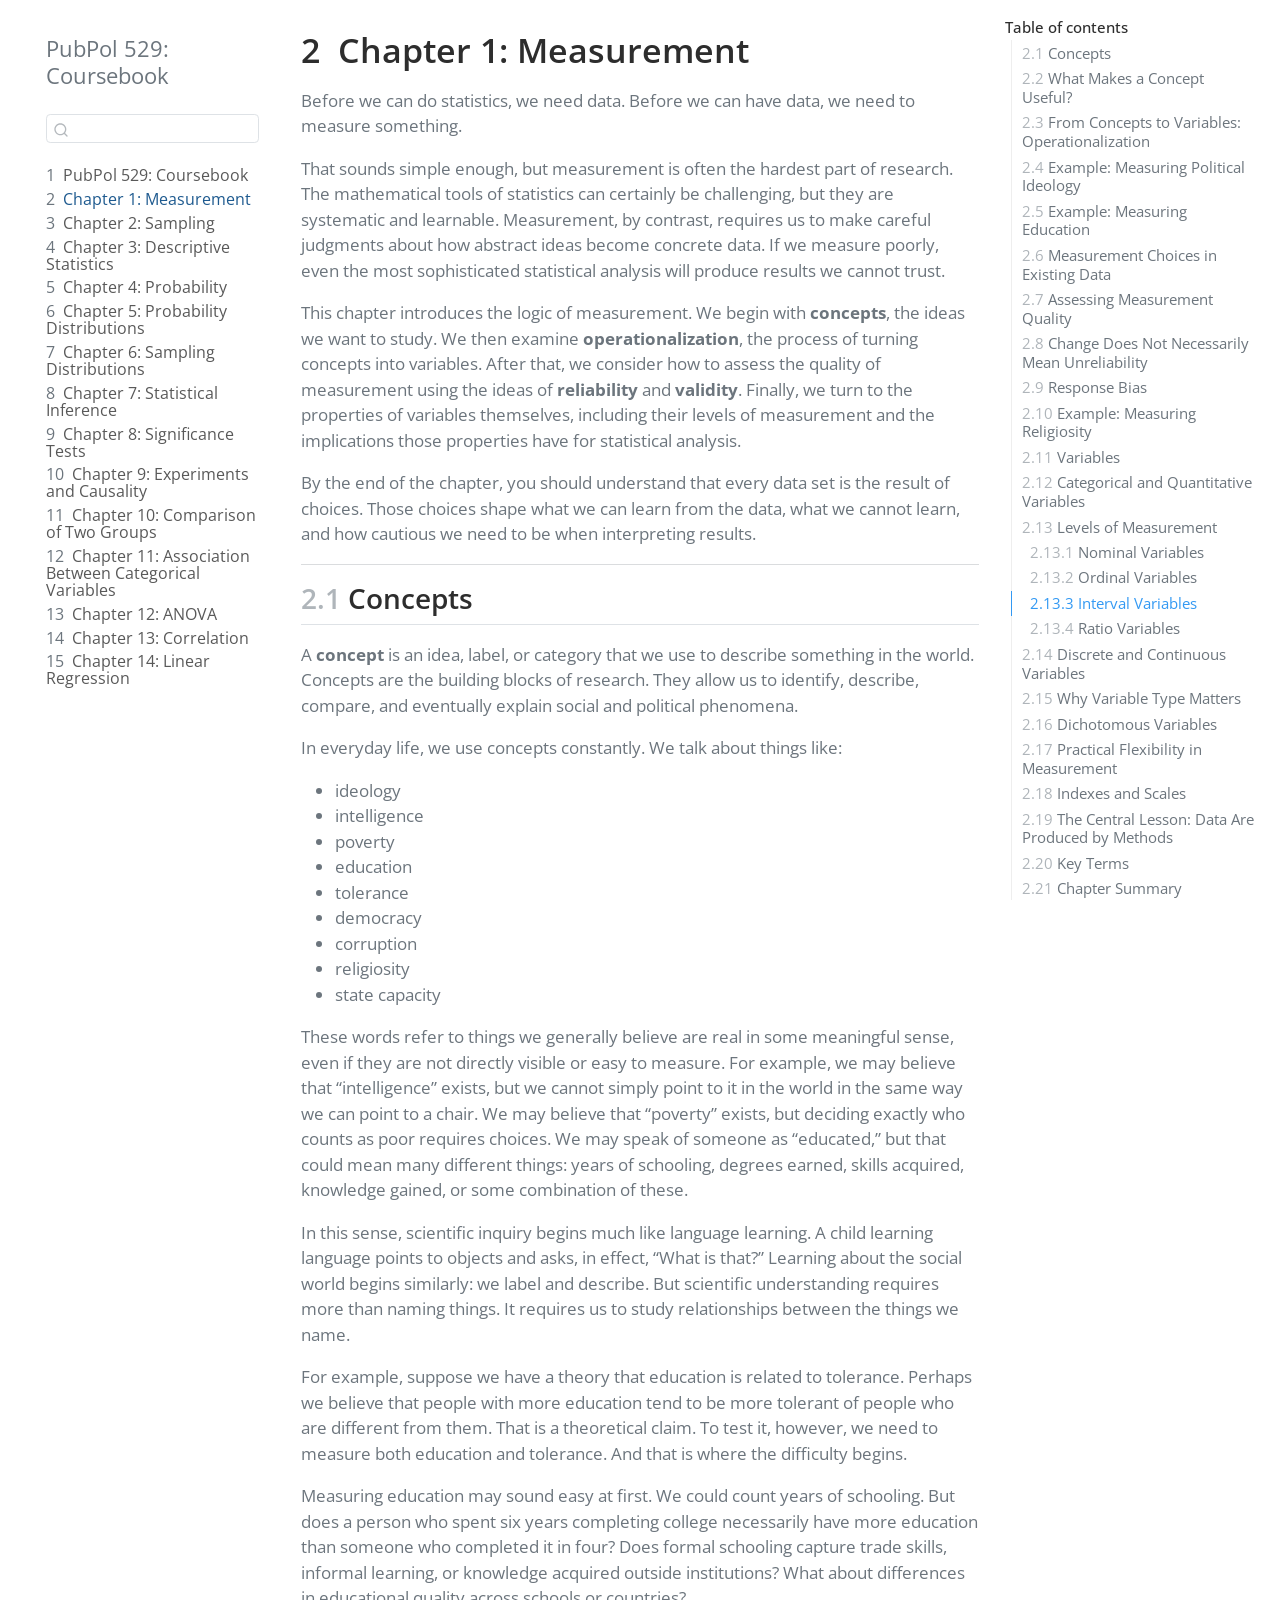
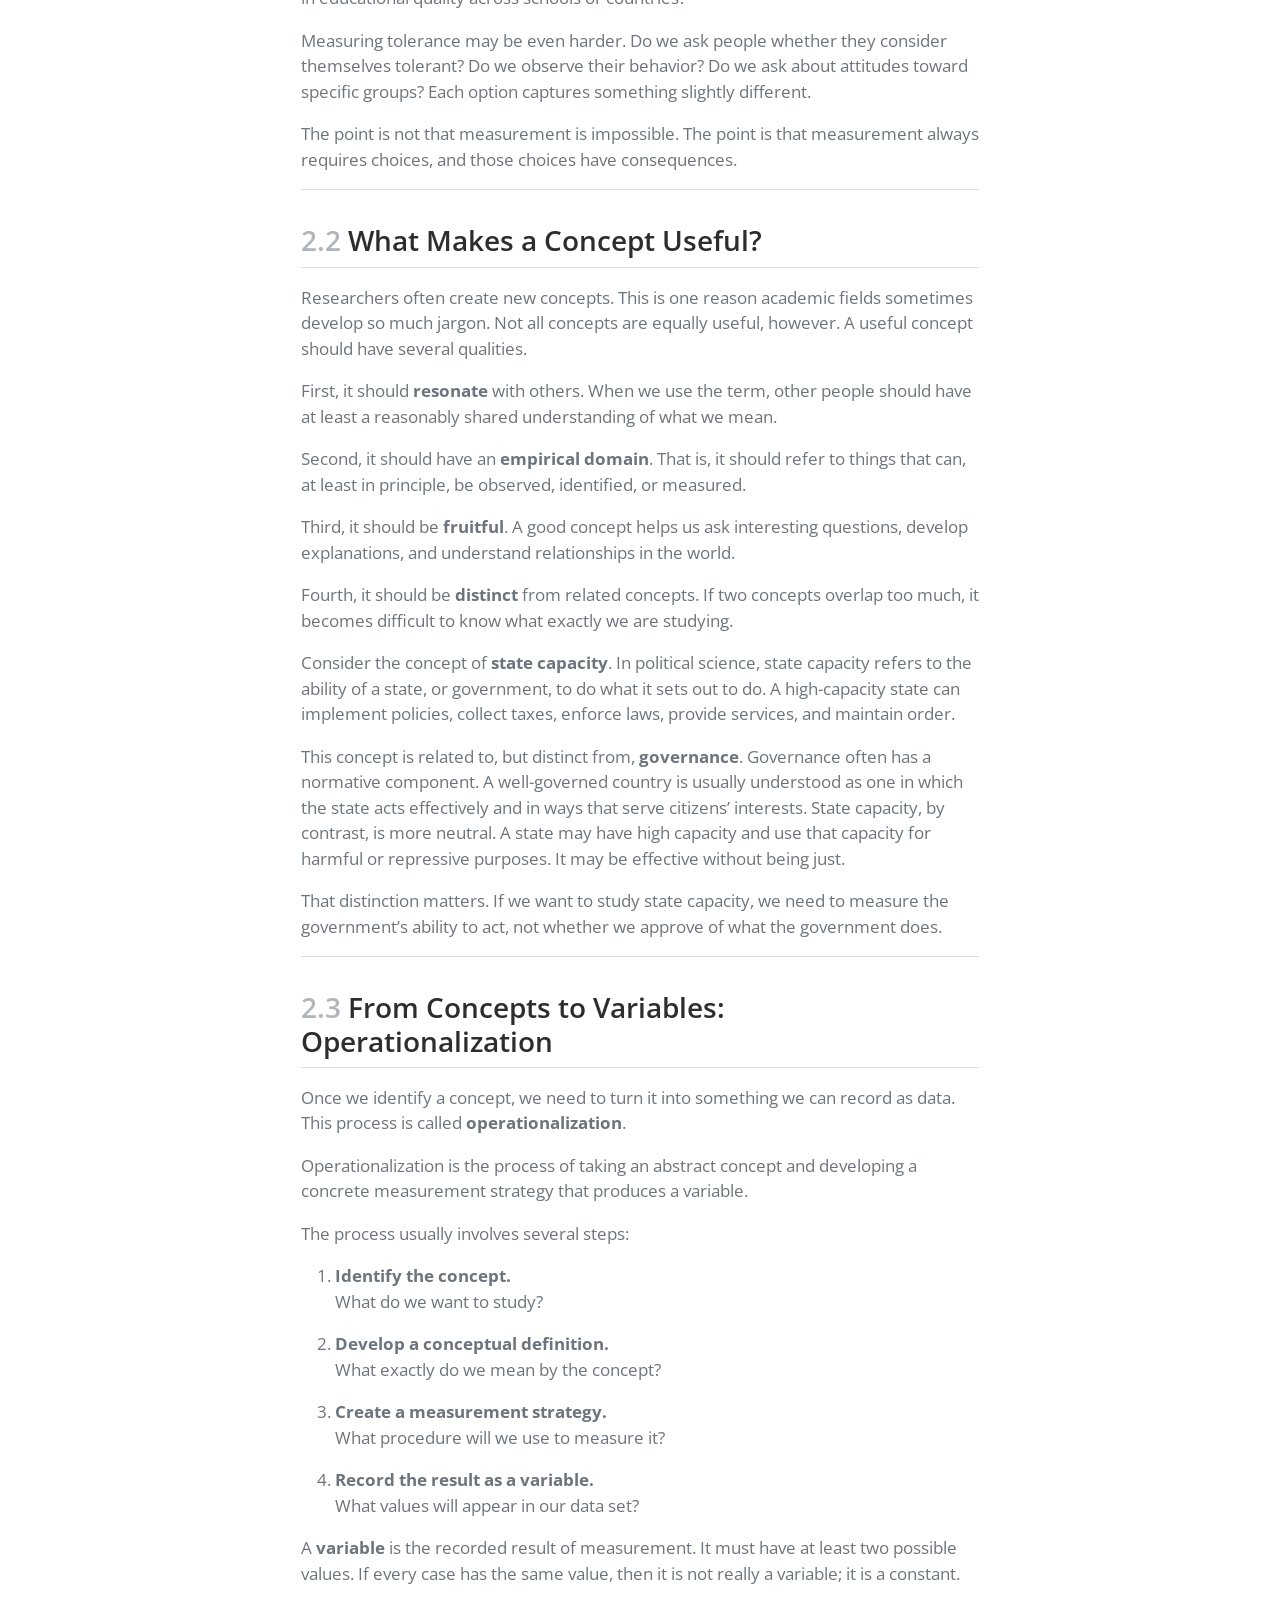
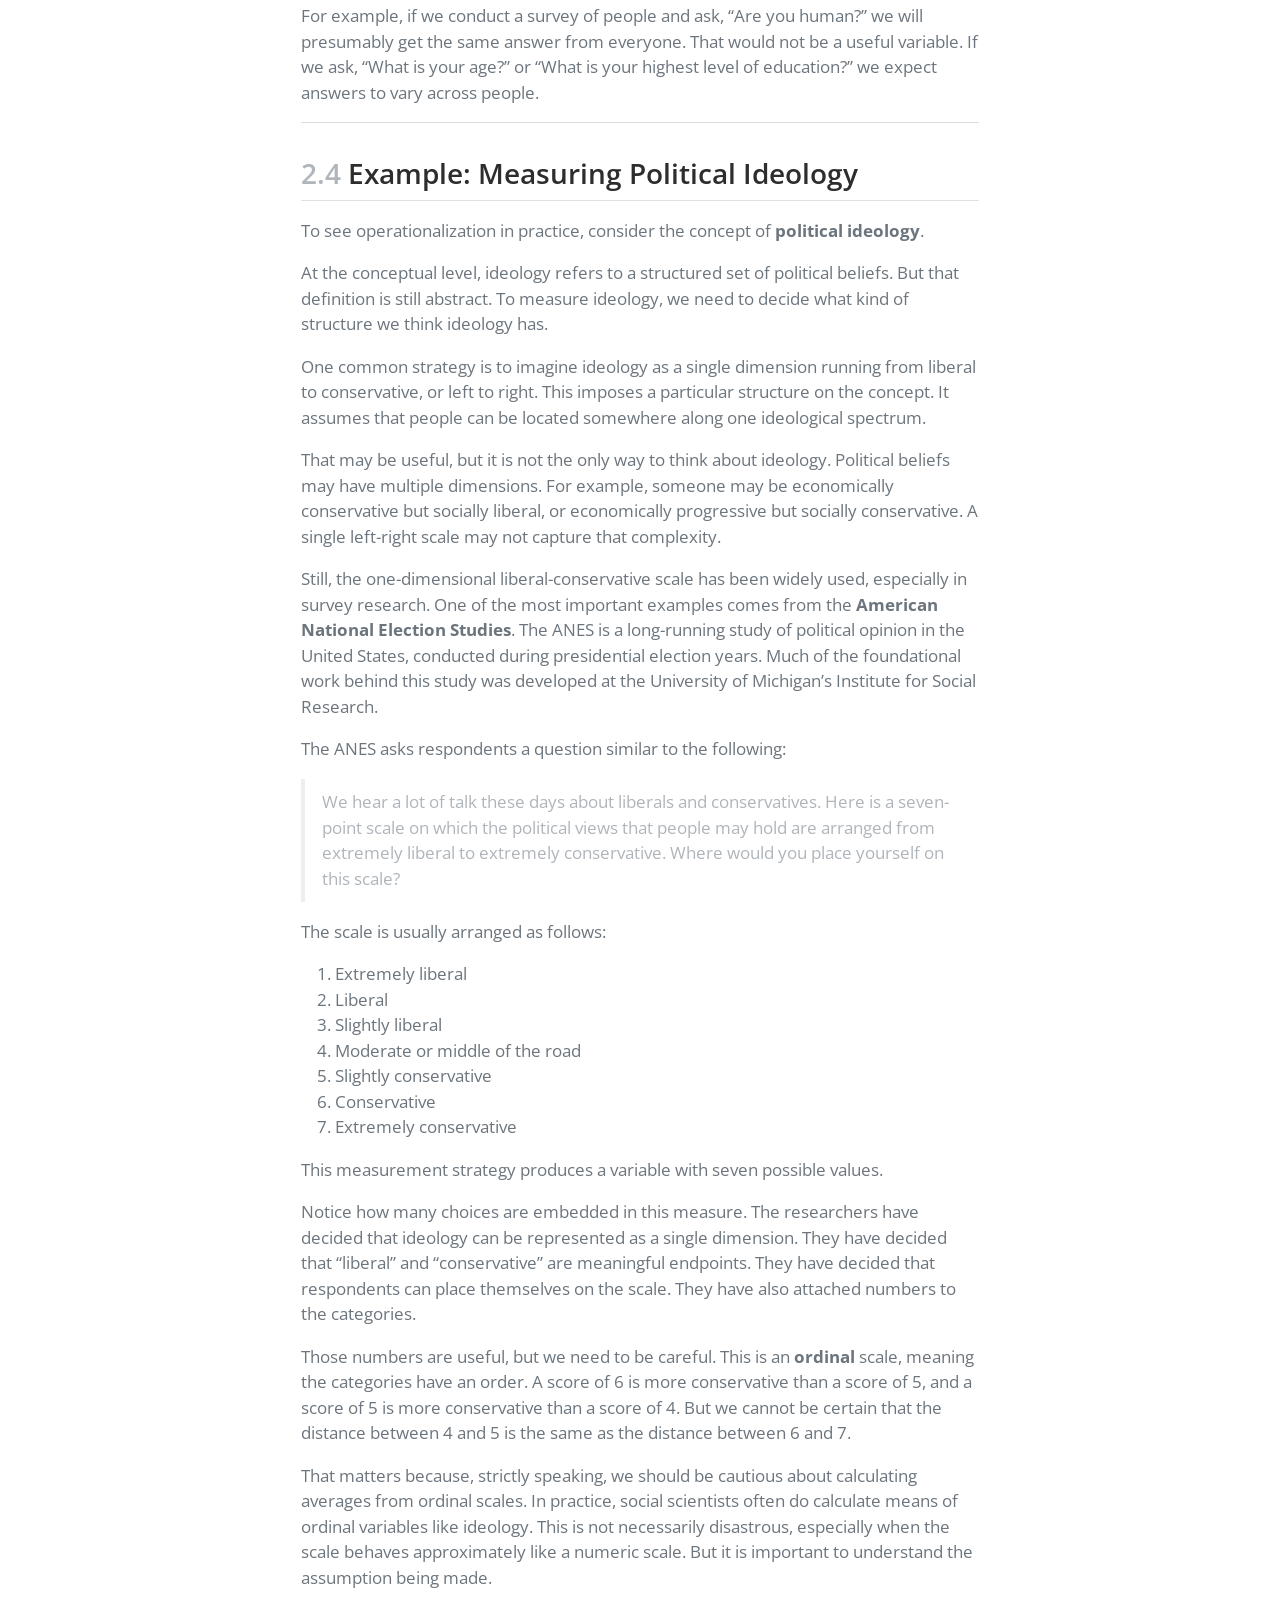
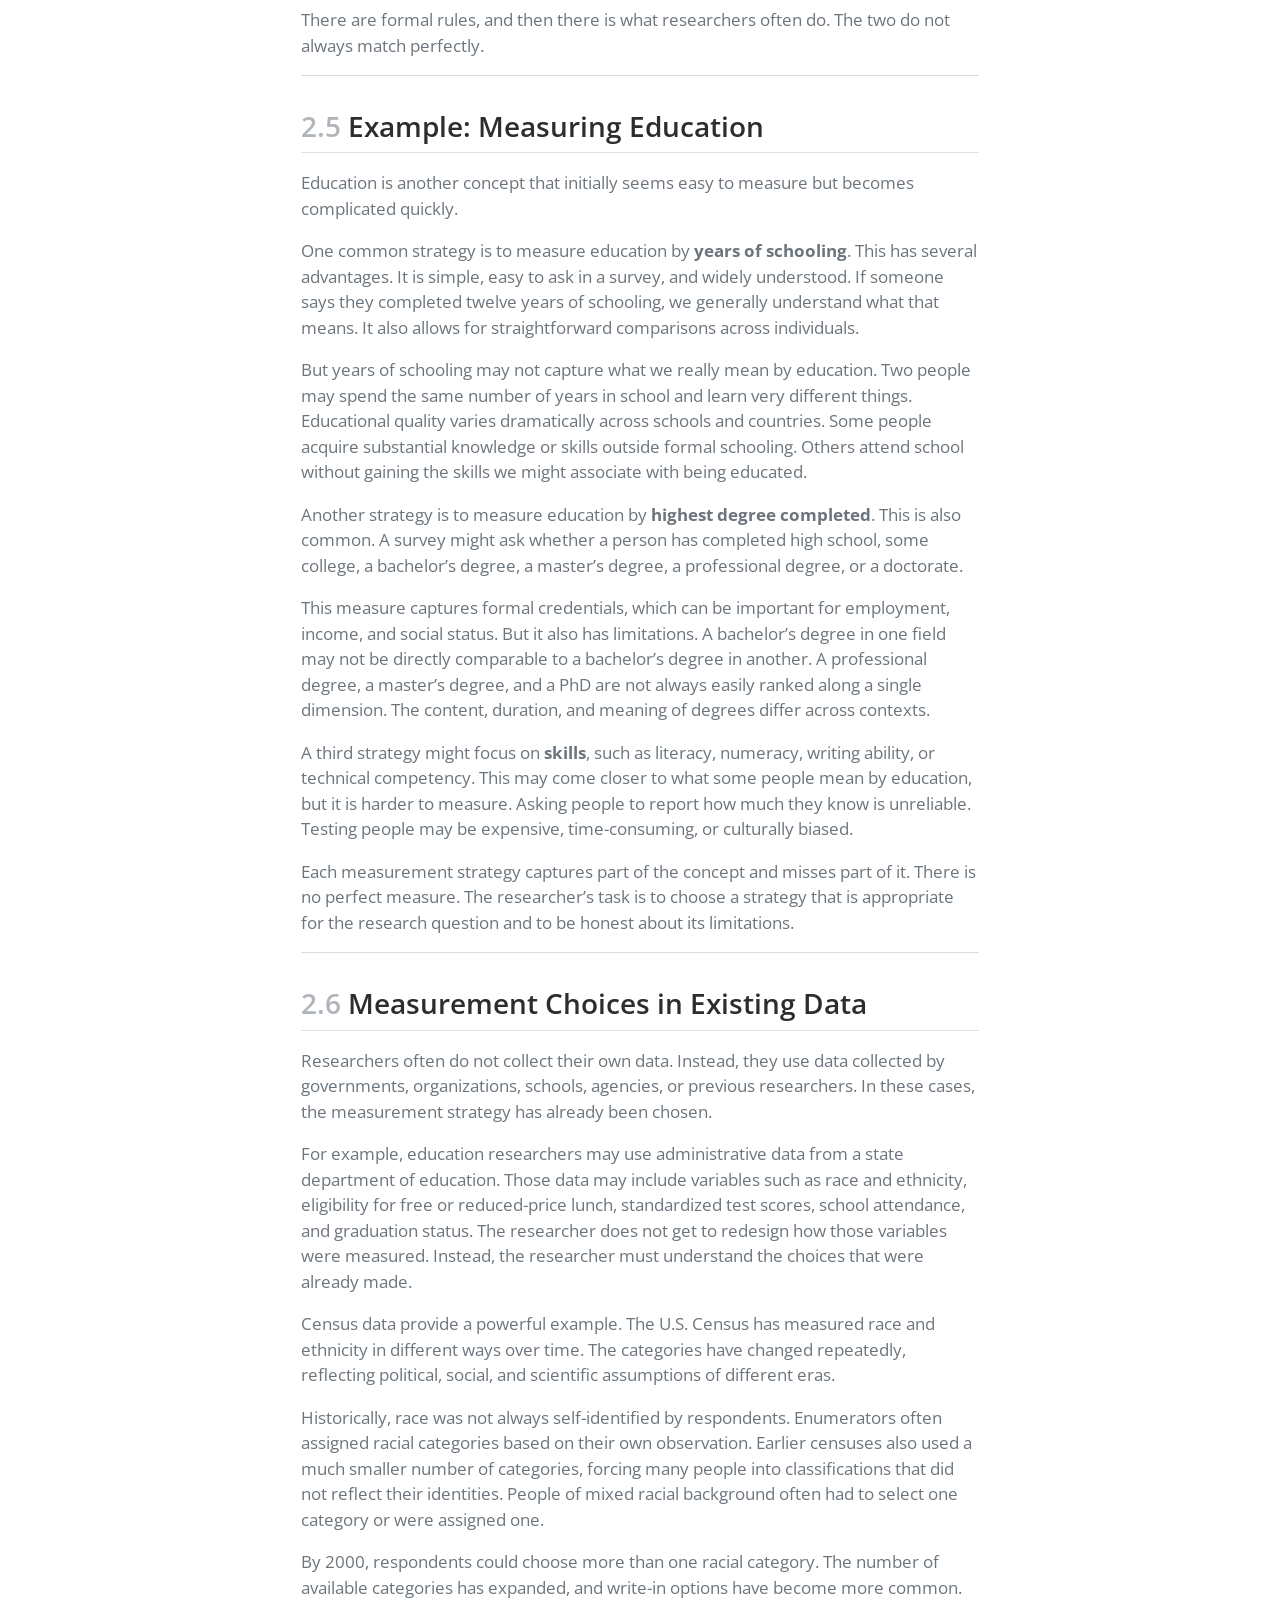
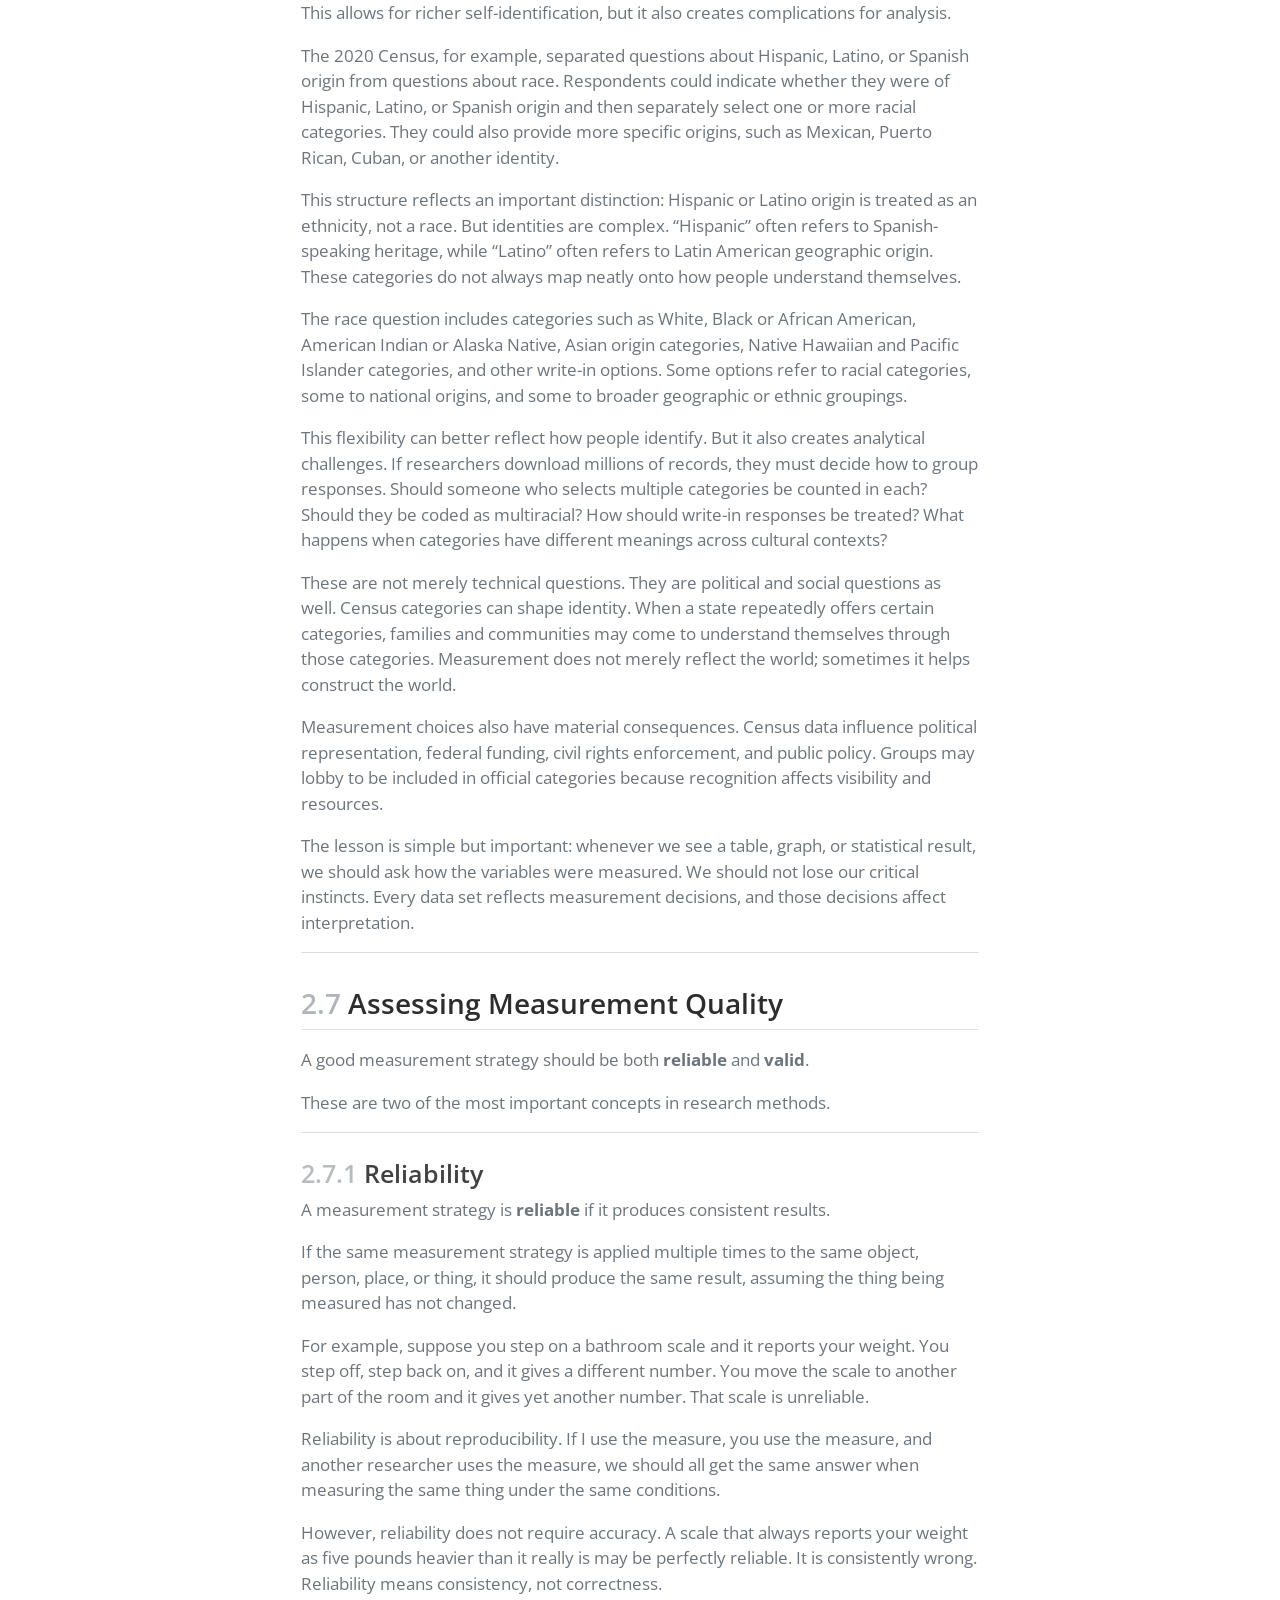
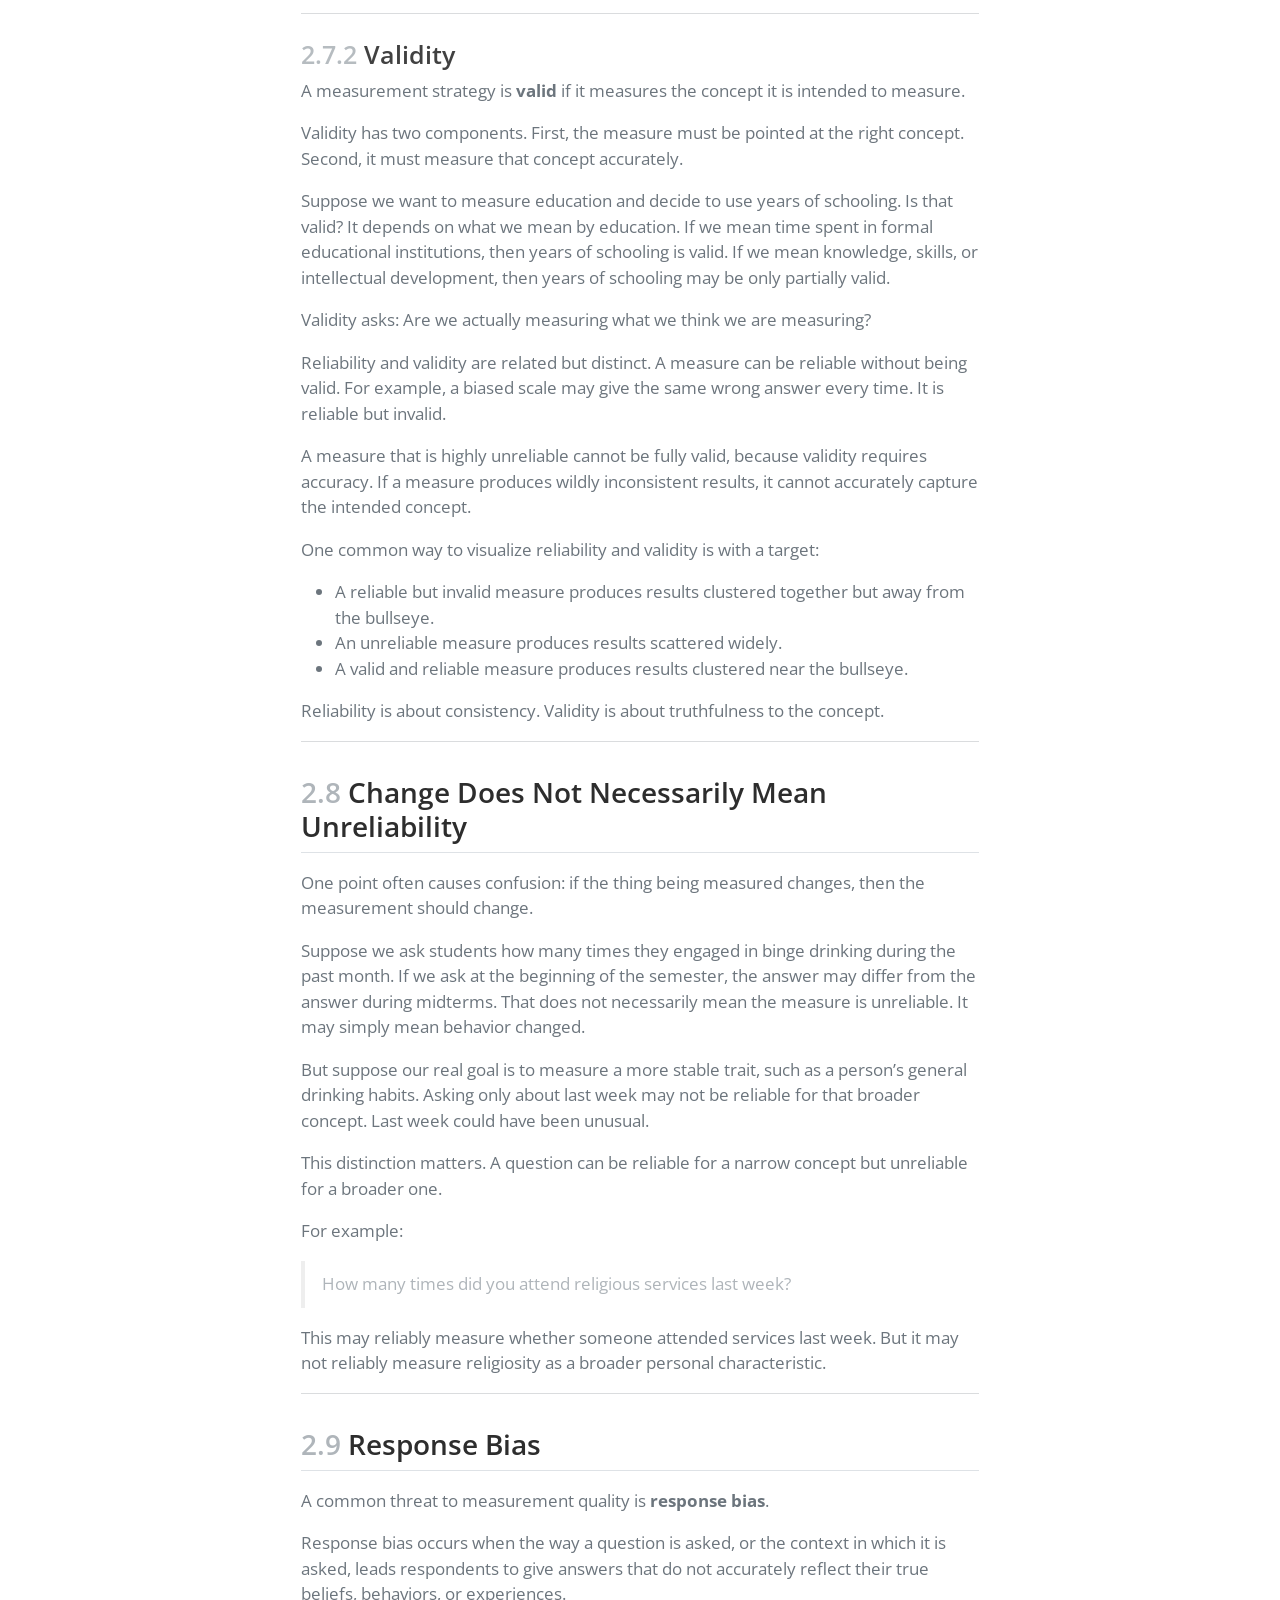
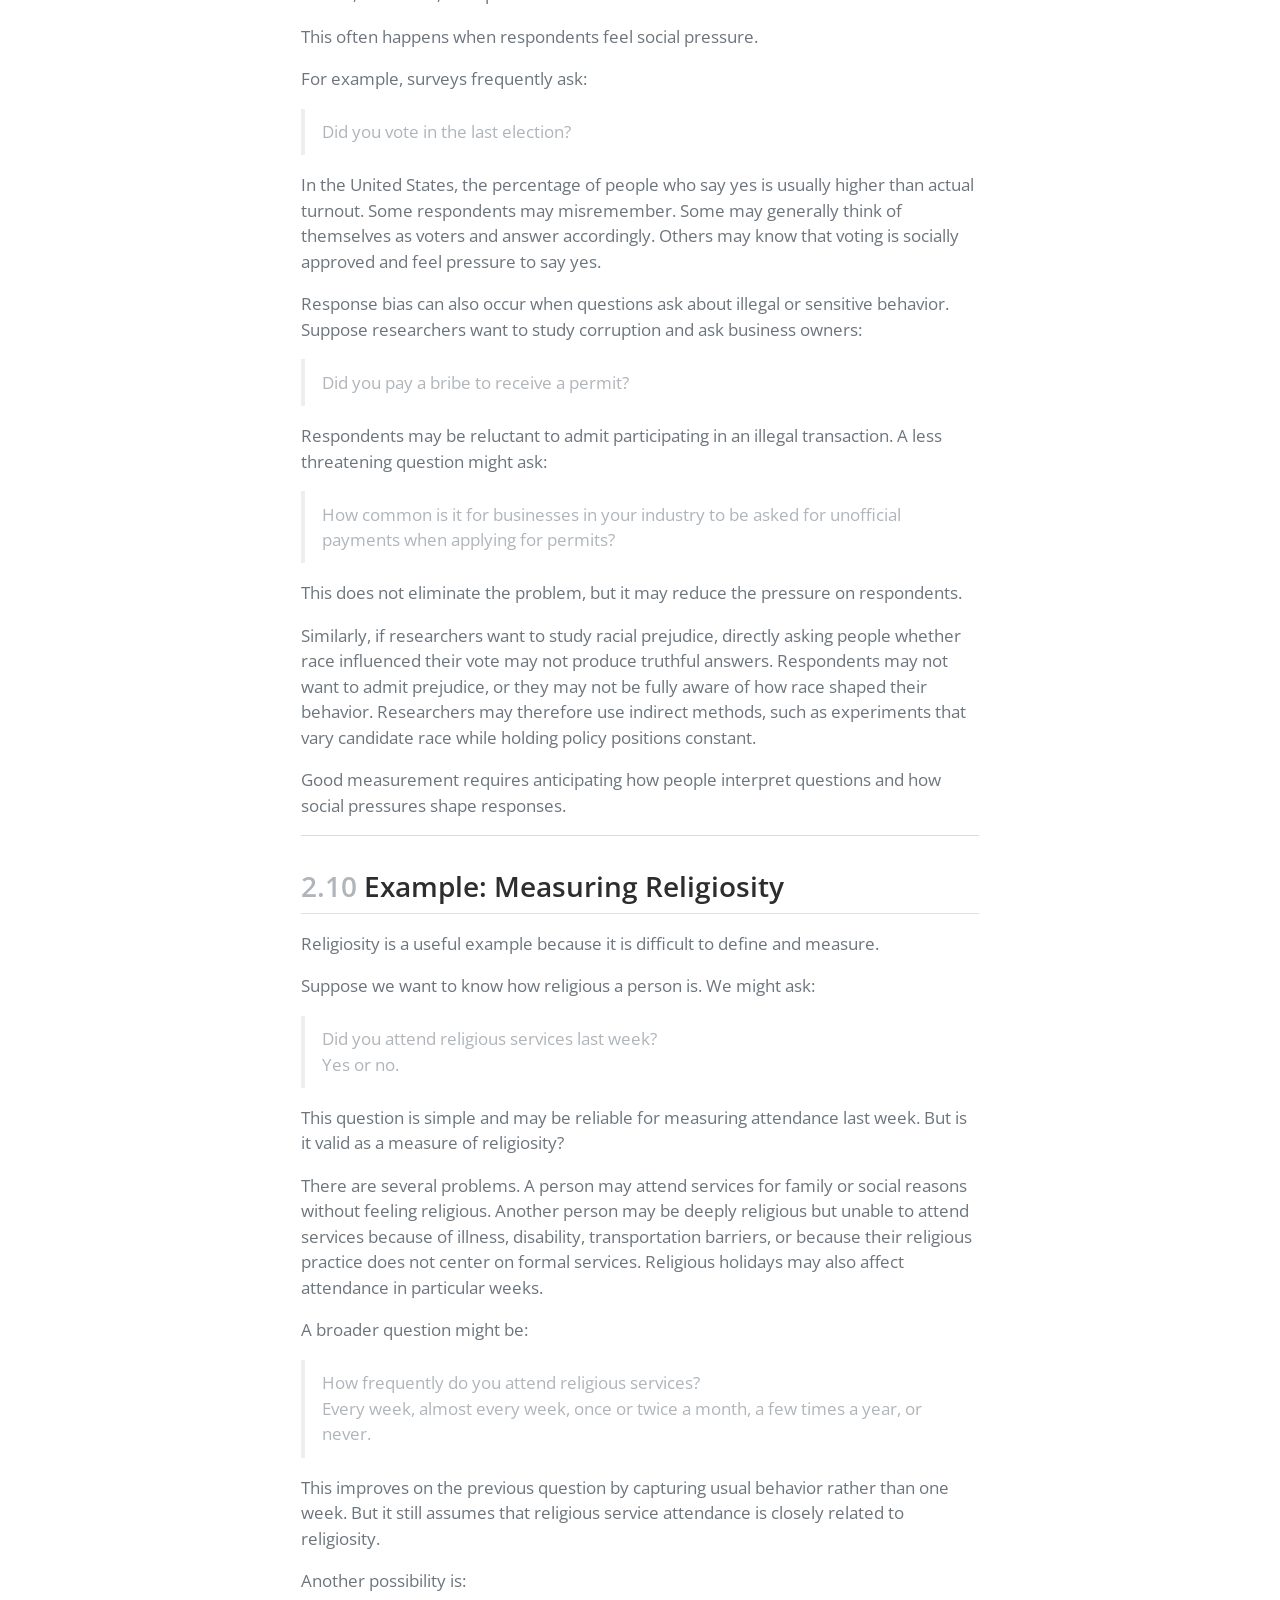
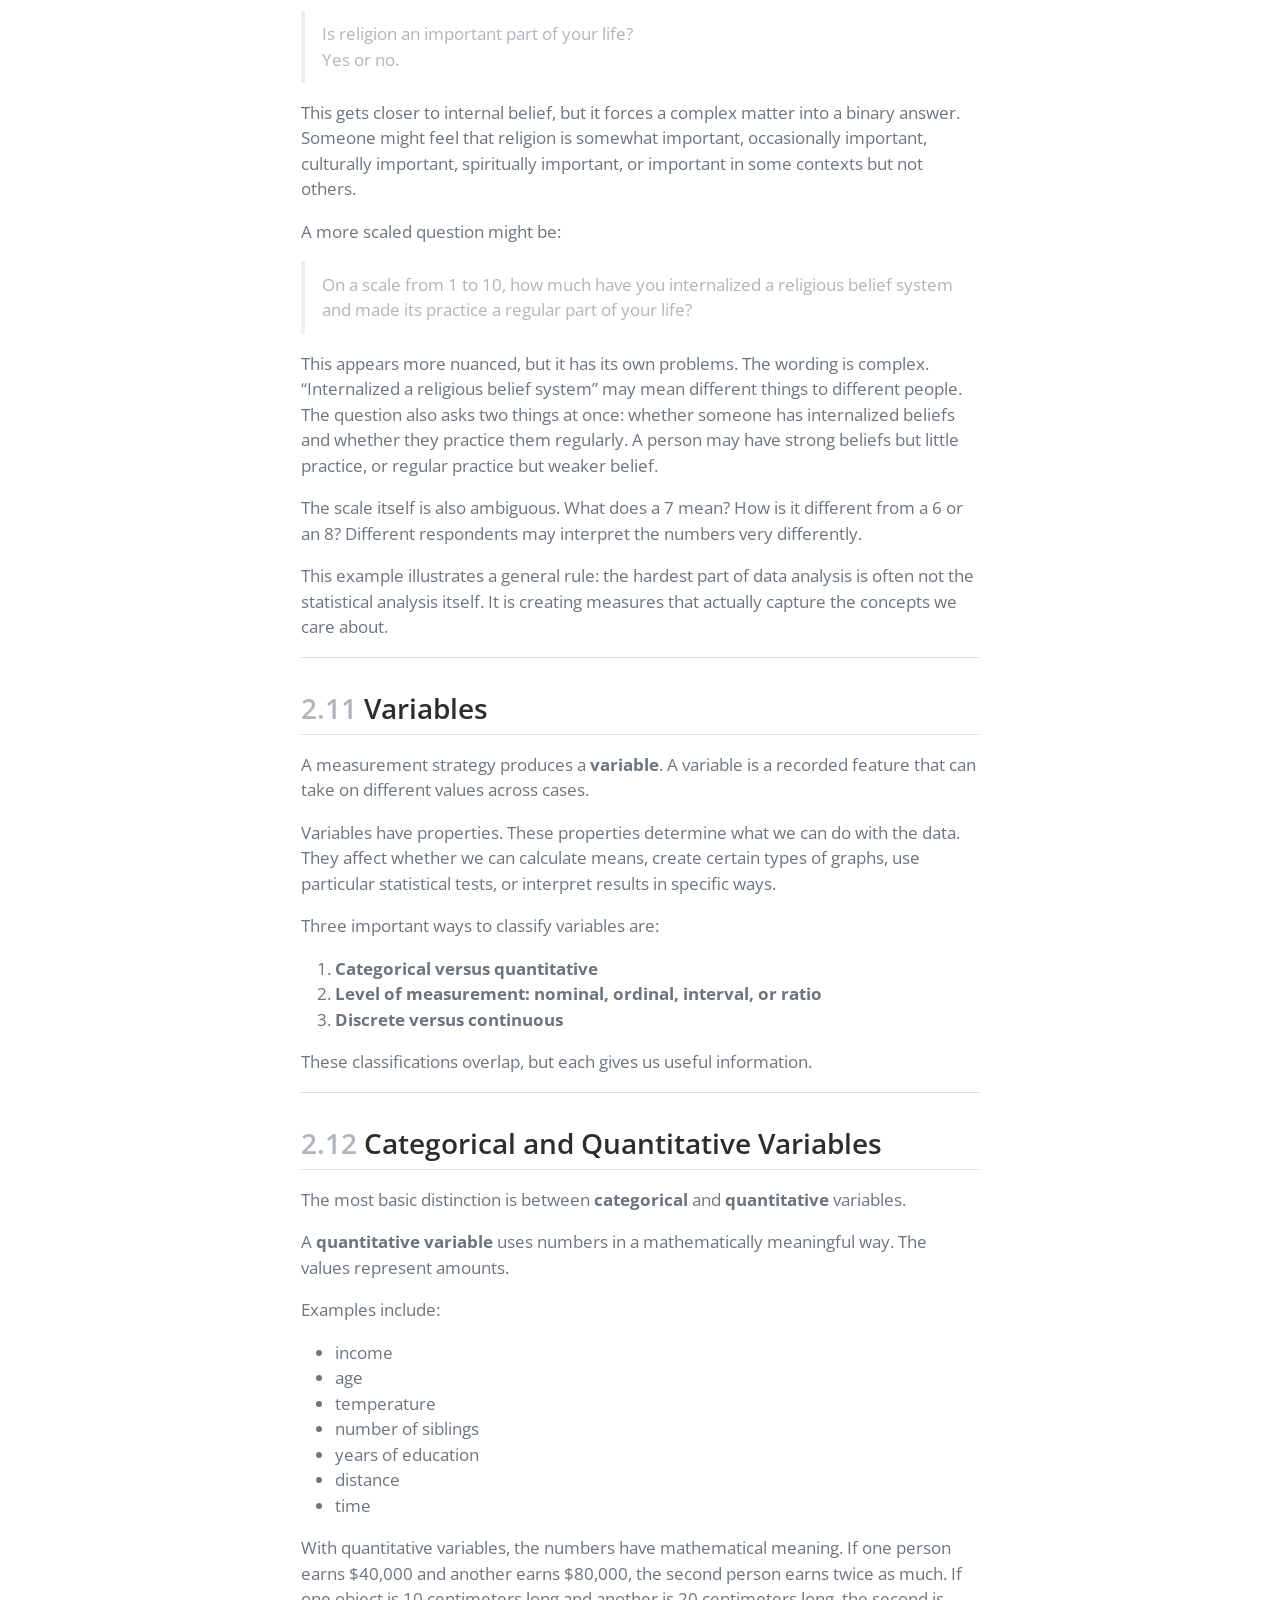
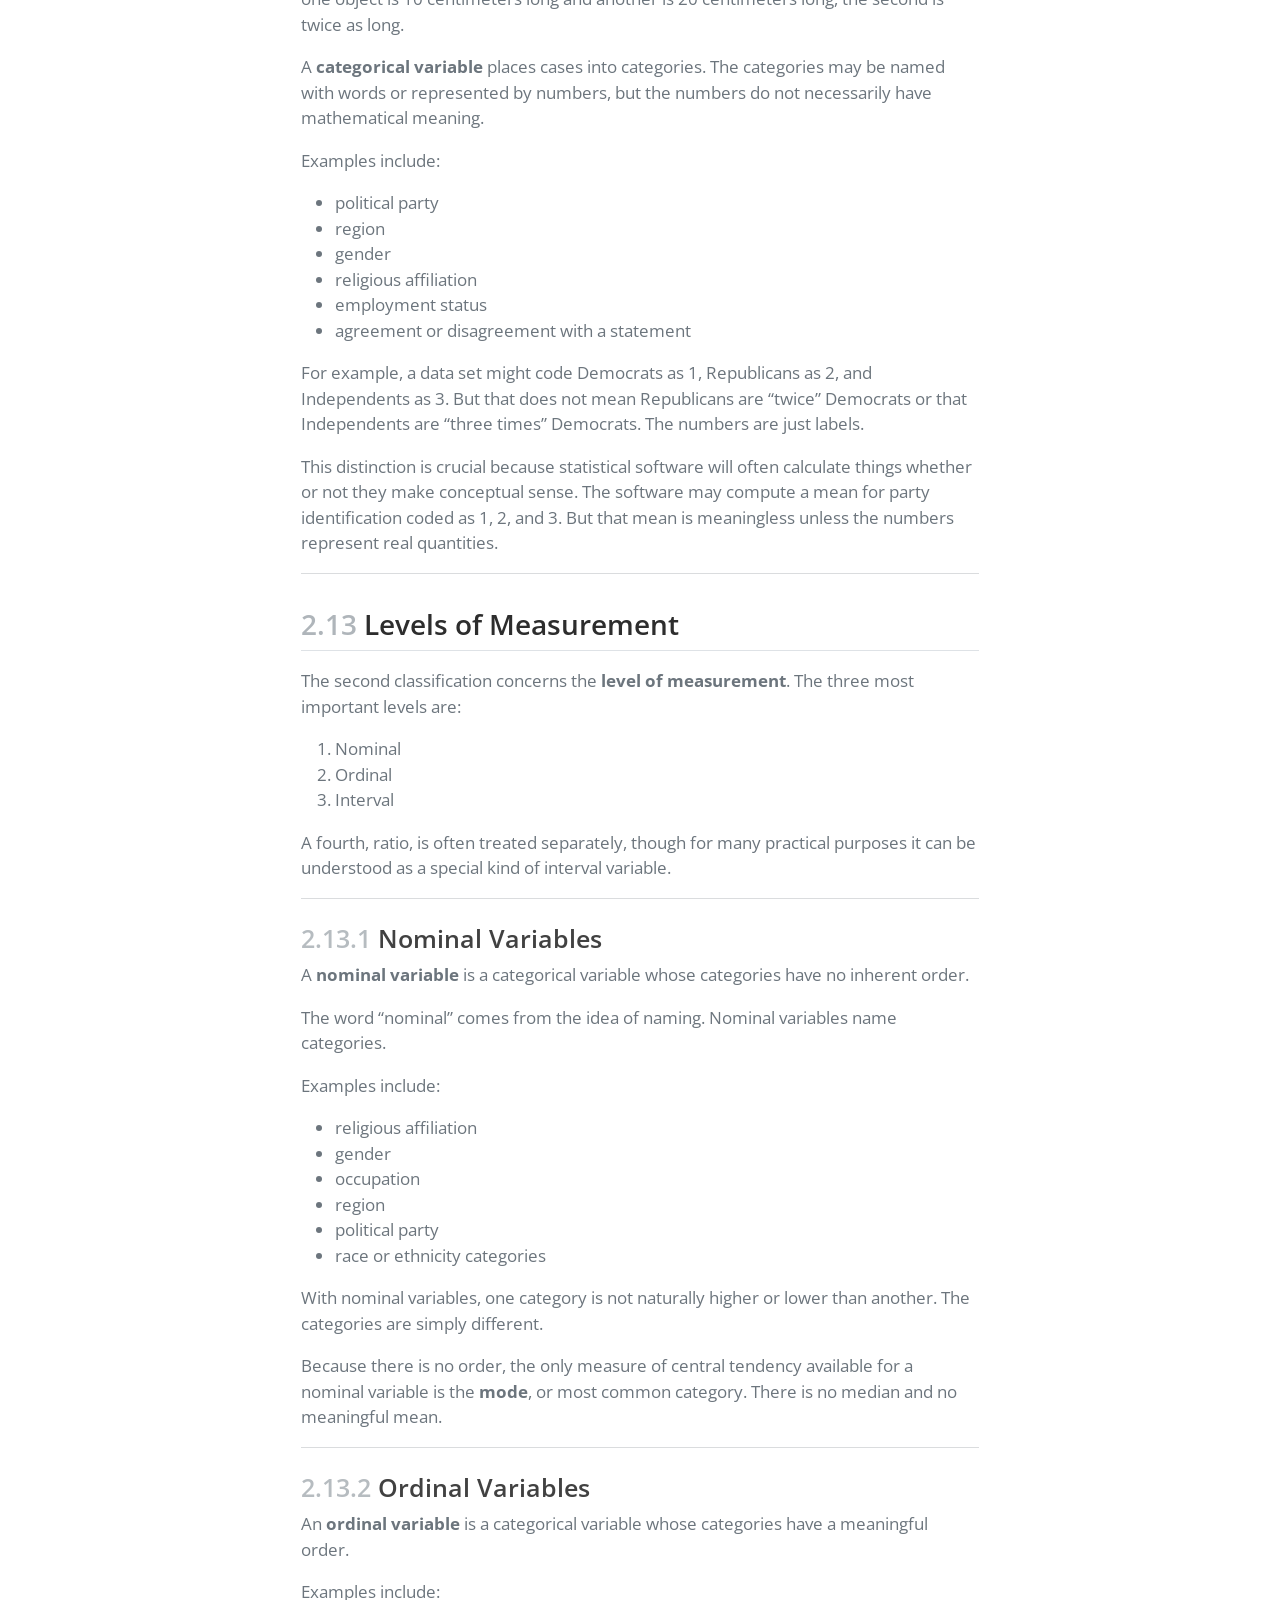
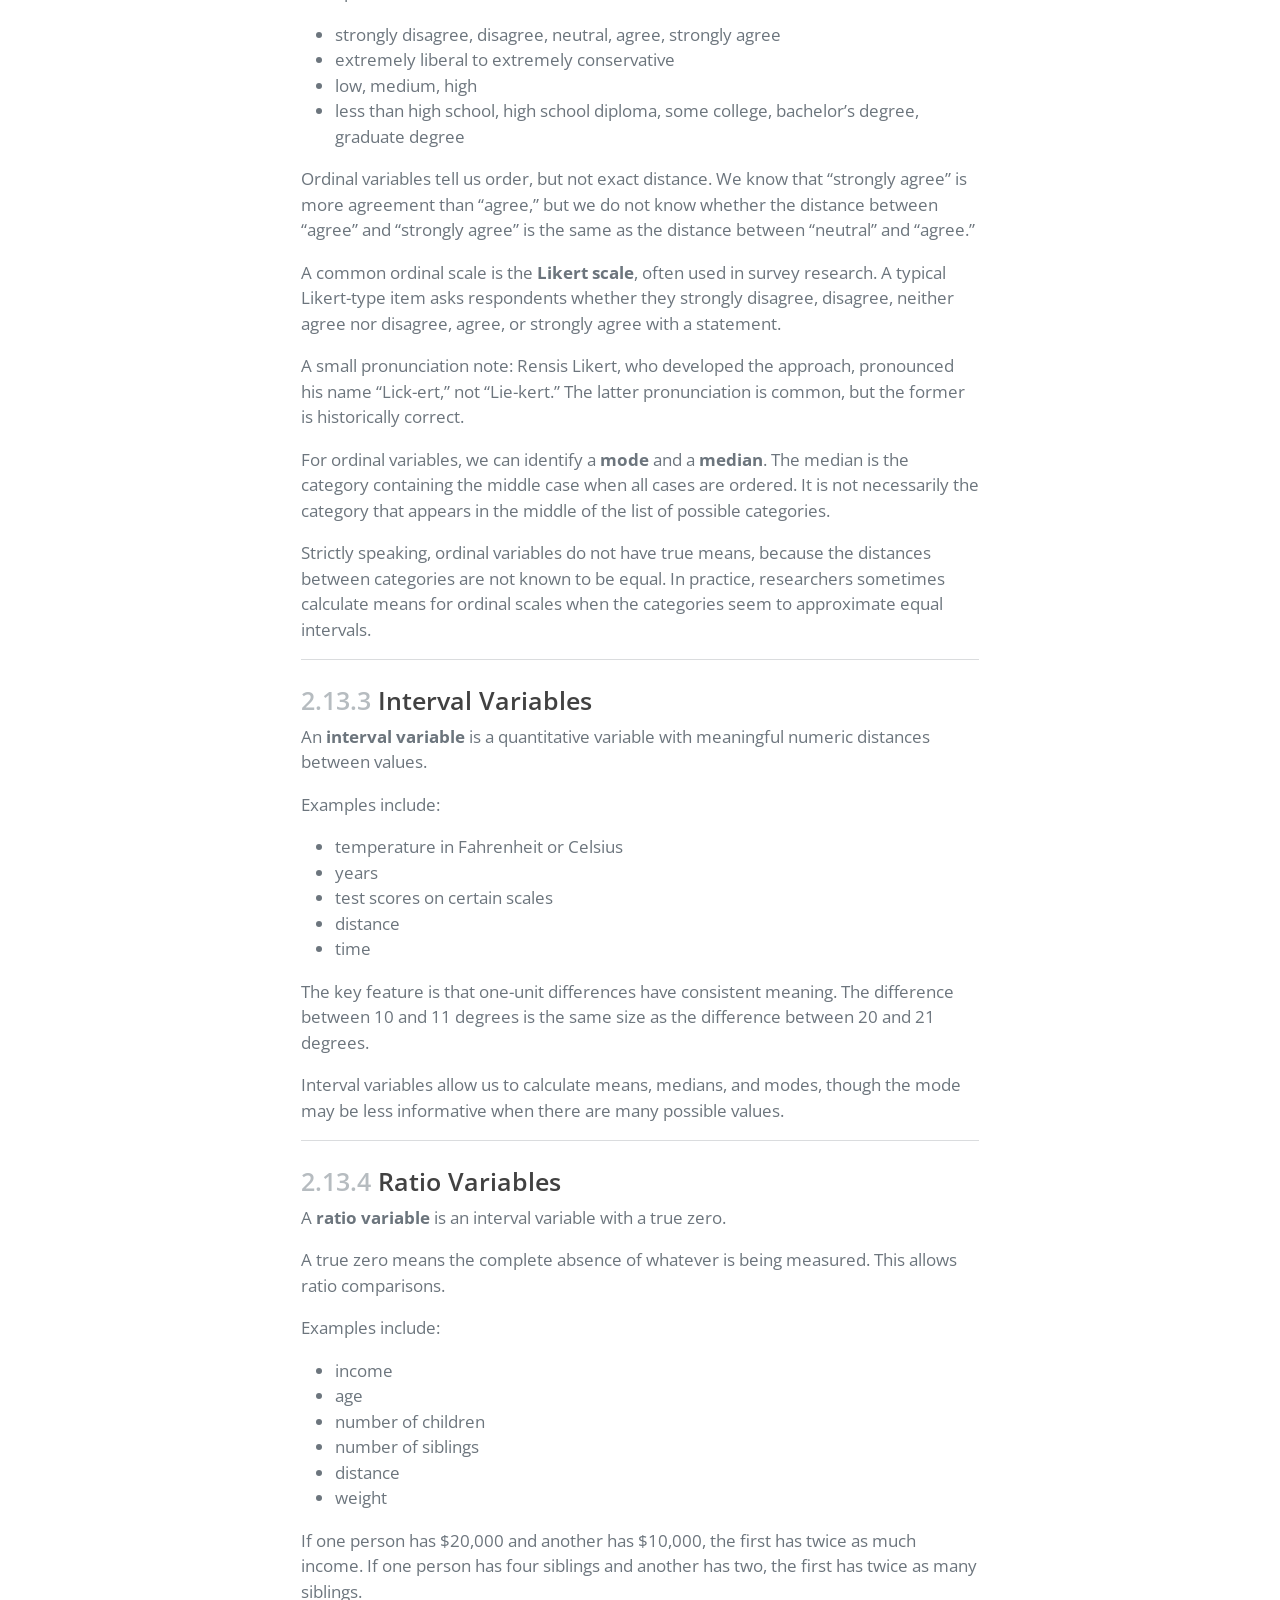
==== commit ee927093: "Figured out how to do Quarto online book format" ====
--- a/docs/Chapter-1.html
+++ b/docs/Chapter-1.html
@@ -1,149 +1,282 @@
 <!DOCTYPE html>
-<html lang="en"><head>
+<html xmlns="http://www.w3.org/1999/xhtml" lang="en" xml:lang="en"><head>
+
+<meta charset="utf-8">
+<meta name="generator" content="quarto-1.9.37">
+
+<meta name="viewport" content="width=device-width, initial-scale=1.0, user-scalable=yes">
+
+
+<title>2&nbsp; Chapter 1: Measurement – PubPol 529: Coursebook</title>
+<style>
+/* Default styles provided by pandoc.
+** See https://pandoc.org/MANUAL.html#variables-for-html for config info.
+*/
+code{white-space: pre-wrap;}
+span.smallcaps{font-variant: small-caps;}
+div.columns{display: flex; gap: min(4vw, 1.5em);}
+div.column{flex: auto; overflow-x: auto;}
+div.hanging-indent{margin-left: 1.5em; text-indent: -1.5em;}
+ul.task-list{list-style: none;}
+ul.task-list li input[type="checkbox"] {
+  width: 0.8em;
+  margin: 0 0.8em 0.2em -1em; /* quarto-specific, see https://github.com/quarto-dev/quarto-cli/issues/4556 */ 
+  vertical-align: middle;
+}
+</style>
+
+
+<script src="site_libs/quarto-nav/quarto-nav.js"></script>
+<script src="site_libs/quarto-nav/headroom.min.js"></script>
 <script src="site_libs/clipboard/clipboard.min.js"></script>
-<script src="site_libs/quarto-html/tabby.min.js"></script>
+<script src="site_libs/quarto-search/autocomplete.umd.js"></script>
+<script src="site_libs/quarto-search/fuse.min.js"></script>
+<script src="site_libs/quarto-search/quarto-search.js"></script>
+<meta name="quarto:offset" content="./">
+<link href="./chapter-2.html" rel="next">
+<link href="./index.html" rel="prev">
+<script src="site_libs/quarto-html/quarto.js" type="module"></script>
+<script src="site_libs/quarto-html/tabsets/tabsets.js" type="module"></script>
 <script src="site_libs/quarto-html/popper.min.js"></script>
 <script src="site_libs/quarto-html/tippy.umd.min.js"></script>
+<script src="site_libs/quarto-html/anchor.min.js"></script>
 <link href="site_libs/quarto-html/tippy.css" rel="stylesheet">
-<link href="site_libs/quarto-html/light-border.css" rel="stylesheet">
-<link href="site_libs/quarto-html/quarto-syntax-highlighting-7f8f88aac4f3542376d5c11b86a4c14d.css" rel="stylesheet" id="quarto-text-highlighting-styles"><meta charset="utf-8">
-  <meta name="generator" content="quarto-1.9.37">
-
-  <title>PubPol 529: Coursebook – Chapter 1: Measurement</title>
-  <meta name="apple-mobile-web-app-capable" content="yes">
-  <meta name="apple-mobile-web-app-status-bar-style" content="black-translucent">
-  <meta name="viewport" content="width=device-width, initial-scale=1.0, maximum-scale=1.0, user-scalable=no, minimal-ui">
-  <link rel="stylesheet" href="site_libs/revealjs/dist/reset.css">
-  <link rel="stylesheet" href="site_libs/revealjs/dist/reveal.css">
-  <style>
-    /* Default styles provided by pandoc.
-    ** See https://pandoc.org/MANUAL.html#variables-for-html for config info.
-    */
-    code{white-space: pre-wrap;}
-    span.smallcaps{font-variant: small-caps;}
-    div.columns{display: flex; gap: min(4vw, 1.5em);}
-    div.column{flex: auto; overflow-x: auto;}
-    div.hanging-indent{margin-left: 1.5em; text-indent: -1.5em;}
-    ul.task-list{list-style: none;}
-    ul.task-list li input[type="checkbox"] {
-      width: 0.8em;
-      margin: 0 0.8em 0.2em -1em; /* quarto-specific, see https://github.com/quarto-dev/quarto-cli/issues/4556 */ 
-      vertical-align: middle;
-    }
-  </style>
-  <link rel="stylesheet" href="site_libs/revealjs/dist/theme/quarto-2740581606dc327e82f18f789b69d8a0.css">
-  <link href="site_libs/revealjs/plugin/quarto-line-highlight/line-highlight.css" rel="stylesheet">
-  <link href="site_libs/revealjs/plugin/reveal-menu/menu.css" rel="stylesheet">
-  <link href="site_libs/revealjs/plugin/reveal-menu/quarto-menu.css" rel="stylesheet">
-  <link href="site_libs/revealjs/plugin/quarto-support/footer.css" rel="stylesheet">
-  <style type="text/css">
-    .reveal div.sourceCode {
-      margin: 0;
-      overflow: auto;
-    }
-    .reveal div.hanging-indent {
-      margin-left: 1em;
-      text-indent: -1em;
-    }
-    .reveal .slide:not(.center) {
-      height: 100%;
-    }
-    .reveal .slide.scrollable {
-      overflow-y: auto;
-    }
-    .reveal .footnotes {
-      height: 100%;
-      overflow-y: auto;
-    }
-    .reveal .slide .absolute {
-      position: absolute;
-      display: block;
-    }
-    .reveal .footnotes ol {
-      counter-reset: ol;
-      list-style-type: none; 
-      margin-left: 0;
-    }
-    .reveal .footnotes ol li:before {
-      counter-increment: ol;
-      content: counter(ol) ". "; 
-    }
-    .reveal .footnotes ol li > p:first-child {
-      display: inline-block;
-    }
-    .reveal .slide ul,
-    .reveal .slide ol {
-      margin-bottom: 0.5em;
-    }
-    .reveal .slide ul li,
-    .reveal .slide ol li {
-      margin-top: 0.4em;
-      margin-bottom: 0.2em;
-    }
-    .reveal .slide ul[role="tablist"] li {
-      margin-bottom: 0;
-    }
-    .reveal .slide ul li > *:first-child,
-    .reveal .slide ol li > *:first-child {
-      margin-block-start: 0;
-    }
-    .reveal .slide ul li > *:last-child,
-    .reveal .slide ol li > *:last-child {
-      margin-block-end: 0;
-    }
-    .reveal .slide .columns:nth-child(3) {
-      margin-block-start: 0.8em;
-    }
-    .reveal blockquote {
-      box-shadow: none;
-    }
-    .reveal .tippy-content>* {
-      margin-top: 0.2em;
-      margin-bottom: 0.7em;
-    }
-    .reveal .tippy-content>*:last-child {
-      margin-bottom: 0.2em;
-    }
-    .reveal .slide > img.stretch.quarto-figure-center,
-    .reveal .slide > img.r-stretch.quarto-figure-center {
-      display: block;
-      margin-left: auto;
-      margin-right: auto; 
-    }
-    .reveal .slide > img.stretch.quarto-figure-left,
-    .reveal .slide > img.r-stretch.quarto-figure-left  {
-      display: block;
-      margin-left: 0;
-      margin-right: auto; 
-    }
-    .reveal .slide > img.stretch.quarto-figure-right,
-    .reveal .slide > img.r-stretch.quarto-figure-right  {
-      display: block;
-      margin-left: auto;
-      margin-right: 0; 
-    }
-  </style>
+<link href="site_libs/quarto-html/quarto-syntax-highlighting-7f8f88aac4f3542376d5c11b86a4c14d.css" rel="stylesheet" id="quarto-text-highlighting-styles">
+<script src="site_libs/bootstrap/bootstrap.min.js"></script>
+<link href="site_libs/bootstrap/bootstrap-icons.css" rel="stylesheet">
+<link href="site_libs/bootstrap/bootstrap-e944e0e12dd6c2e1651c888e836d9b4b.min.css" rel="stylesheet" append-hash="true" id="quarto-bootstrap" data-mode="light">
+<script id="quarto-search-options" type="application/json">{
+  "location": "sidebar",
+  "copy-button": false,
+  "collapse-after": 3,
+  "panel-placement": "start",
+  "type": "textbox",
+  "limit": 50,
+  "keyboard-shortcut": [
+    "f",
+    "/",
+    "s"
+  ],
+  "show-item-context": false,
+  "language": {
+    "search-no-results-text": "No results",
+    "search-matching-documents-text": "matching documents",
+    "search-copy-link-title": "Copy link to search",
+    "search-hide-matches-text": "Hide additional matches",
+    "search-more-match-text": "more match in this document",
+    "search-more-matches-text": "more matches in this document",
+    "search-clear-button-title": "Clear",
+    "search-text-placeholder": "",
+    "search-detached-cancel-button-title": "Cancel",
+    "search-submit-button-title": "Submit",
+    "search-label": "Search"
+  }
+}</script>
+
+
 </head>
-<body class="quarto-light">
-  <div class="reveal">
-    <div class="slides">
-
-<section id="title-slide" class="quarto-title-block center">
-  <h1 class="title">Chapter 1: Measurement</h1>
-
-<div class="quarto-title-authors">
+
+<body class="nav-sidebar floating quarto-light">
+
+<div id="quarto-search-results"></div>
+  <header id="quarto-header" class="headroom fixed-top">
+  <nav class="quarto-secondary-nav">
+    <div class="container-fluid d-flex">
+      <button type="button" class="quarto-btn-toggle btn" data-bs-toggle="collapse" role="button" data-bs-target=".quarto-sidebar-collapse-item" aria-controls="quarto-sidebar" aria-expanded="false" aria-label="Toggle sidebar navigation" onclick="if (window.quartoToggleHeadroom) { window.quartoToggleHeadroom(); }">
+        <i class="bi bi-layout-text-sidebar-reverse"></i>
+      </button>
+        <nav class="quarto-page-breadcrumbs" aria-label="breadcrumb"><ol class="breadcrumb"><li class="breadcrumb-item"><a href="./chapter-1.html"><span class="chapter-number">2</span>&nbsp; <span class="chapter-title">Chapter 1: Measurement</span></a></li></ol></nav>
+        <a class="flex-grow-1" role="navigation" data-bs-toggle="collapse" data-bs-target=".quarto-sidebar-collapse-item" aria-controls="quarto-sidebar" aria-expanded="false" aria-label="Toggle sidebar navigation" onclick="if (window.quartoToggleHeadroom) { window.quartoToggleHeadroom(); }">      
+        </a>
+      <button type="button" class="btn quarto-search-button" aria-label="Search" onclick="window.quartoOpenSearch();">
+        <i class="bi bi-search"></i>
+      </button>
+    </div>
+  </nav>
+</header>
+<!-- content -->
+<div id="quarto-content" class="quarto-container page-columns page-rows-contents page-layout-article">
+<!-- sidebar -->
+  <nav id="quarto-sidebar" class="sidebar collapse collapse-horizontal quarto-sidebar-collapse-item sidebar-navigation floating overflow-auto">
+    <div class="pt-lg-2 mt-2 text-left sidebar-header">
+    <div class="sidebar-title mb-0 py-0">
+      <a href="./">PubPol 529: Coursebook</a> 
+    </div>
+      </div>
+        <div class="mt-2 flex-shrink-0 align-items-center">
+        <div class="sidebar-search">
+        <div id="quarto-search" class="" title="Search"></div>
+        </div>
+        </div>
+    <div class="sidebar-menu-container"> 
+    <ul class="list-unstyled mt-1">
+        <li class="sidebar-item">
+  <div class="sidebar-item-container"> 
+  <a href="./index.html" class="sidebar-item-text sidebar-link">
+ <span class="menu-text"><span class="chapter-number">1</span>&nbsp; <span class="chapter-title">PubPol 529: Coursebook</span></span></a>
+  </div>
+</li>
+        <li class="sidebar-item">
+  <div class="sidebar-item-container"> 
+  <a href="./chapter-1.html" class="sidebar-item-text sidebar-link active">
+ <span class="menu-text"><span class="chapter-number">2</span>&nbsp; <span class="chapter-title">Chapter 1: Measurement</span></span></a>
+  </div>
+</li>
+        <li class="sidebar-item">
+  <div class="sidebar-item-container"> 
+  <a href="./chapter-2.html" class="sidebar-item-text sidebar-link">
+ <span class="menu-text"><span class="chapter-number">3</span>&nbsp; <span class="chapter-title">Chapter 2: Sampling</span></span></a>
+  </div>
+</li>
+        <li class="sidebar-item">
+  <div class="sidebar-item-container"> 
+  <a href="./chapter-3.html" class="sidebar-item-text sidebar-link">
+ <span class="menu-text"><span class="chapter-number">4</span>&nbsp; <span class="chapter-title">Chapter 3: Descriptive Statistics</span></span></a>
+  </div>
+</li>
+        <li class="sidebar-item">
+  <div class="sidebar-item-container"> 
+  <a href="./chapter-4.html" class="sidebar-item-text sidebar-link">
+ <span class="menu-text"><span class="chapter-number">5</span>&nbsp; <span class="chapter-title">Chapter 4: Probability</span></span></a>
+  </div>
+</li>
+        <li class="sidebar-item">
+  <div class="sidebar-item-container"> 
+  <a href="./chapter-5.html" class="sidebar-item-text sidebar-link">
+ <span class="menu-text"><span class="chapter-number">6</span>&nbsp; <span class="chapter-title">Chapter 5: Probability Distributions</span></span></a>
+  </div>
+</li>
+        <li class="sidebar-item">
+  <div class="sidebar-item-container"> 
+  <a href="./chapter-6.html" class="sidebar-item-text sidebar-link">
+ <span class="menu-text"><span class="chapter-number">7</span>&nbsp; <span class="chapter-title">Chapter 6: Sampling Distributions</span></span></a>
+  </div>
+</li>
+        <li class="sidebar-item">
+  <div class="sidebar-item-container"> 
+  <a href="./chapter-7.html" class="sidebar-item-text sidebar-link">
+ <span class="menu-text"><span class="chapter-number">8</span>&nbsp; <span class="chapter-title">Chapter 7: Statistical Inference</span></span></a>
+  </div>
+</li>
+        <li class="sidebar-item">
+  <div class="sidebar-item-container"> 
+  <a href="./chapter-8.html" class="sidebar-item-text sidebar-link">
+ <span class="menu-text"><span class="chapter-number">9</span>&nbsp; <span class="chapter-title">Chapter 8: Significance Tests</span></span></a>
+  </div>
+</li>
+        <li class="sidebar-item">
+  <div class="sidebar-item-container"> 
+  <a href="./chapter-9.html" class="sidebar-item-text sidebar-link">
+ <span class="menu-text"><span class="chapter-number">10</span>&nbsp; <span class="chapter-title">Chapter 9: Experiments and Causality</span></span></a>
+  </div>
+</li>
+        <li class="sidebar-item">
+  <div class="sidebar-item-container"> 
+  <a href="./chapter-10.html" class="sidebar-item-text sidebar-link">
+ <span class="menu-text"><span class="chapter-number">11</span>&nbsp; <span class="chapter-title">Chapter 10: Comparison of Two Groups</span></span></a>
+  </div>
+</li>
+        <li class="sidebar-item">
+  <div class="sidebar-item-container"> 
+  <a href="./chapter-11.html" class="sidebar-item-text sidebar-link">
+ <span class="menu-text"><span class="chapter-number">12</span>&nbsp; <span class="chapter-title">Chapter 11: Association Between Categorical Variables</span></span></a>
+  </div>
+</li>
+        <li class="sidebar-item">
+  <div class="sidebar-item-container"> 
+  <a href="./chapter-12.html" class="sidebar-item-text sidebar-link">
+ <span class="menu-text"><span class="chapter-number">13</span>&nbsp; <span class="chapter-title">Chapter 12: ANOVA</span></span></a>
+  </div>
+</li>
+        <li class="sidebar-item">
+  <div class="sidebar-item-container"> 
+  <a href="./chapter-13.html" class="sidebar-item-text sidebar-link">
+ <span class="menu-text"><span class="chapter-number">14</span>&nbsp; <span class="chapter-title">Chapter 13: Correlation</span></span></a>
+  </div>
+</li>
+        <li class="sidebar-item">
+  <div class="sidebar-item-container"> 
+  <a href="./chapter-14.html" class="sidebar-item-text sidebar-link">
+ <span class="menu-text"><span class="chapter-number">15</span>&nbsp; <span class="chapter-title">Chapter 14: Linear Regression</span></span></a>
+  </div>
+</li>
+    </ul>
+    </div>
+</nav>
+<div id="quarto-sidebar-glass" class="quarto-sidebar-collapse-item" data-bs-toggle="collapse" data-bs-target=".quarto-sidebar-collapse-item"></div>
+<!-- margin-sidebar -->
+    <div id="quarto-margin-sidebar" class="sidebar margin-sidebar">
+        <nav id="TOC" role="doc-toc" class="toc-active">
+    <h2 id="toc-title">Table of contents</h2>
+   
+  <ul>
+  <li><a href="#concepts" id="toc-concepts" class="nav-link active" data-scroll-target="#concepts"><span class="header-section-number">2.1</span> Concepts</a></li>
+  <li><a href="#what-makes-a-concept-useful" id="toc-what-makes-a-concept-useful" class="nav-link" data-scroll-target="#what-makes-a-concept-useful"><span class="header-section-number">2.2</span> What Makes a Concept Useful?</a></li>
+  <li><a href="#from-concepts-to-variables-operationalization" id="toc-from-concepts-to-variables-operationalization" class="nav-link" data-scroll-target="#from-concepts-to-variables-operationalization"><span class="header-section-number">2.3</span> From Concepts to Variables: Operationalization</a></li>
+  <li><a href="#example-measuring-political-ideology" id="toc-example-measuring-political-ideology" class="nav-link" data-scroll-target="#example-measuring-political-ideology"><span class="header-section-number">2.4</span> Example: Measuring Political Ideology</a></li>
+  <li><a href="#example-measuring-education" id="toc-example-measuring-education" class="nav-link" data-scroll-target="#example-measuring-education"><span class="header-section-number">2.5</span> Example: Measuring Education</a></li>
+  <li><a href="#measurement-choices-in-existing-data" id="toc-measurement-choices-in-existing-data" class="nav-link" data-scroll-target="#measurement-choices-in-existing-data"><span class="header-section-number">2.6</span> Measurement Choices in Existing Data</a></li>
+  <li><a href="#assessing-measurement-quality" id="toc-assessing-measurement-quality" class="nav-link" data-scroll-target="#assessing-measurement-quality"><span class="header-section-number">2.7</span> Assessing Measurement Quality</a>
+  <ul class="collapse">
+  <li><a href="#reliability" id="toc-reliability" class="nav-link" data-scroll-target="#reliability"><span class="header-section-number">2.7.1</span> Reliability</a></li>
+  <li><a href="#validity" id="toc-validity" class="nav-link" data-scroll-target="#validity"><span class="header-section-number">2.7.2</span> Validity</a></li>
+  </ul></li>
+  <li><a href="#change-does-not-necessarily-mean-unreliability" id="toc-change-does-not-necessarily-mean-unreliability" class="nav-link" data-scroll-target="#change-does-not-necessarily-mean-unreliability"><span class="header-section-number">2.8</span> Change Does Not Necessarily Mean Unreliability</a></li>
+  <li><a href="#response-bias" id="toc-response-bias" class="nav-link" data-scroll-target="#response-bias"><span class="header-section-number">2.9</span> Response Bias</a></li>
+  <li><a href="#example-measuring-religiosity" id="toc-example-measuring-religiosity" class="nav-link" data-scroll-target="#example-measuring-religiosity"><span class="header-section-number">2.10</span> Example: Measuring Religiosity</a></li>
+  <li><a href="#variables" id="toc-variables" class="nav-link" data-scroll-target="#variables"><span class="header-section-number">2.11</span> Variables</a></li>
+  <li><a href="#categorical-and-quantitative-variables" id="toc-categorical-and-quantitative-variables" class="nav-link" data-scroll-target="#categorical-and-quantitative-variables"><span class="header-section-number">2.12</span> Categorical and Quantitative Variables</a></li>
+  <li><a href="#levels-of-measurement" id="toc-levels-of-measurement" class="nav-link" data-scroll-target="#levels-of-measurement"><span class="header-section-number">2.13</span> Levels of Measurement</a>
+  <ul class="collapse">
+  <li><a href="#nominal-variables" id="toc-nominal-variables" class="nav-link" data-scroll-target="#nominal-variables"><span class="header-section-number">2.13.1</span> Nominal Variables</a></li>
+  <li><a href="#ordinal-variables" id="toc-ordinal-variables" class="nav-link" data-scroll-target="#ordinal-variables"><span class="header-section-number">2.13.2</span> Ordinal Variables</a></li>
+  <li><a href="#interval-variables" id="toc-interval-variables" class="nav-link" data-scroll-target="#interval-variables"><span class="header-section-number">2.13.3</span> Interval Variables</a></li>
+  <li><a href="#ratio-variables" id="toc-ratio-variables" class="nav-link" data-scroll-target="#ratio-variables"><span class="header-section-number">2.13.4</span> Ratio Variables</a></li>
+  </ul></li>
+  <li><a href="#discrete-and-continuous-variables" id="toc-discrete-and-continuous-variables" class="nav-link" data-scroll-target="#discrete-and-continuous-variables"><span class="header-section-number">2.14</span> Discrete and Continuous Variables</a></li>
+  <li><a href="#why-variable-type-matters" id="toc-why-variable-type-matters" class="nav-link" data-scroll-target="#why-variable-type-matters"><span class="header-section-number">2.15</span> Why Variable Type Matters</a></li>
+  <li><a href="#dichotomous-variables" id="toc-dichotomous-variables" class="nav-link" data-scroll-target="#dichotomous-variables"><span class="header-section-number">2.16</span> Dichotomous Variables</a></li>
+  <li><a href="#practical-flexibility-in-measurement" id="toc-practical-flexibility-in-measurement" class="nav-link" data-scroll-target="#practical-flexibility-in-measurement"><span class="header-section-number">2.17</span> Practical Flexibility in Measurement</a></li>
+  <li><a href="#indexes-and-scales" id="toc-indexes-and-scales" class="nav-link" data-scroll-target="#indexes-and-scales"><span class="header-section-number">2.18</span> Indexes and Scales</a>
+  <ul class="collapse">
+  <li><a href="#indexes" id="toc-indexes" class="nav-link" data-scroll-target="#indexes"><span class="header-section-number">2.18.1</span> Indexes</a></li>
+  <li><a href="#scales" id="toc-scales" class="nav-link" data-scroll-target="#scales"><span class="header-section-number">2.18.2</span> Scales</a></li>
+  </ul></li>
+  <li><a href="#the-central-lesson-data-are-produced-by-methods" id="toc-the-central-lesson-data-are-produced-by-methods" class="nav-link" data-scroll-target="#the-central-lesson-data-are-produced-by-methods"><span class="header-section-number">2.19</span> The Central Lesson: Data Are Produced by Methods</a></li>
+  <li><a href="#key-terms" id="toc-key-terms" class="nav-link" data-scroll-target="#key-terms"><span class="header-section-number">2.20</span> Key Terms</a></li>
+  <li><a href="#chapter-summary" id="toc-chapter-summary" class="nav-link" data-scroll-target="#chapter-summary"><span class="header-section-number">2.21</span> Chapter Summary</a></li>
+  </ul>
+</nav>
+    </div>
+<!-- main -->
+<main class="content" id="quarto-document-content">
+
+<header id="title-block-header" class="quarto-title-block default">
+<div class="quarto-title">
+<h1 class="title"><span class="chapter-number">2</span>&nbsp; <span class="chapter-title">Chapter 1: Measurement</span></h1>
 </div>
 
-</section>
-<section class="slide level2">
+
+
+<div class="quarto-title-meta">
+
+    
+  
+    
+  </div>
+  
+
+
+</header>
+
 
 <p>Before we can do statistics, we need data. Before we can have data, we need to measure something.</p>
 <p>That sounds simple enough, but measurement is often the hardest part of research. The mathematical tools of statistics can certainly be challenging, but they are systematic and learnable. Measurement, by contrast, requires us to make careful judgments about how abstract ideas become concrete data. If we measure poorly, even the most sophisticated statistical analysis will produce results we cannot trust.</p>
 <p>This chapter introduces the logic of measurement. We begin with <strong>concepts</strong>, the ideas we want to study. We then examine <strong>operationalization</strong>, the process of turning concepts into variables. After that, we consider how to assess the quality of measurement using the ideas of <strong>reliability</strong> and <strong>validity</strong>. Finally, we turn to the properties of variables themselves, including their levels of measurement and the implications those properties have for statistical analysis.</p>
 <p>By the end of the chapter, you should understand that every data set is the result of choices. Those choices shape what we can learn from the data, what we cannot learn, and how cautious we need to be when interpreting results.</p>
-</section>
-<section id="concepts" class="slide level2">
-<h2>1. Concepts</h2>
+<hr>
+<section id="concepts" class="level2" data-number="2.1">
+<h2 data-number="2.1" class="anchored" data-anchor-id="concepts"><span class="header-section-number">2.1</span> Concepts</h2>
 <p>A <strong>concept</strong> is an idea, label, or category that we use to describe something in the world. Concepts are the building blocks of research. They allow us to identify, describe, compare, and eventually explain social and political phenomena.</p>
 <p>In everyday life, we use concepts constantly. We talk about things like:</p>
 <ul>
@@ -171,9 +304,10 @@
 <p>Measuring education may sound easy at first. We could count years of schooling. But does a person who spent six years completing college necessarily have more education than someone who completed it in four? Does formal schooling capture trade skills, informal learning, or knowledge acquired outside institutions? What about differences in educational quality across schools or countries?</p>
 <p>Measuring tolerance may be even harder. Do we ask people whether they consider themselves tolerant? Do we observe their behavior? Do we ask about attitudes toward specific groups? Each option captures something slightly different.</p>
 <p>The point is not that measurement is impossible. The point is that measurement always requires choices, and those choices have consequences.</p>
-</section>
-<section id="what-makes-a-concept-useful" class="slide level2">
-<h2>2. What Makes a Concept Useful?</h2>
+<hr>
+</section>
+<section id="what-makes-a-concept-useful" class="level2" data-number="2.2">
+<h2 data-number="2.2" class="anchored" data-anchor-id="what-makes-a-concept-useful"><span class="header-section-number">2.2</span> What Makes a Concept Useful?</h2>
 <p>Researchers often create new concepts. This is one reason academic fields sometimes develop so much jargon. Not all concepts are equally useful, however. A useful concept should have several qualities.</p>
 <p>First, it should <strong>resonate</strong> with others. When we use the term, other people should have at least a reasonably shared understanding of what we mean.</p>
 <p>Second, it should have an <strong>empirical domain</strong>. That is, it should refer to things that can, at least in principle, be observed, identified, or measured.</p>
@@ -182,9 +316,10 @@
 <p>Consider the concept of <strong>state capacity</strong>. In political science, state capacity refers to the ability of a state, or government, to do what it sets out to do. A high-capacity state can implement policies, collect taxes, enforce laws, provide services, and maintain order.</p>
 <p>This concept is related to, but distinct from, <strong>governance</strong>. Governance often has a normative component. A well-governed country is usually understood as one in which the state acts effectively and in ways that serve citizens’ interests. State capacity, by contrast, is more neutral. A state may have high capacity and use that capacity for harmful or repressive purposes. It may be effective without being just.</p>
 <p>That distinction matters. If we want to study state capacity, we need to measure the government’s ability to act, not whether we approve of what the government does.</p>
-</section>
-<section id="from-concepts-to-variables-operationalization" class="slide level2">
-<h2>3. From Concepts to Variables: Operationalization</h2>
+<hr>
+</section>
+<section id="from-concepts-to-variables-operationalization" class="level2" data-number="2.3">
+<h2 data-number="2.3" class="anchored" data-anchor-id="from-concepts-to-variables-operationalization"><span class="header-section-number">2.3</span> From Concepts to Variables: Operationalization</h2>
 <p>Once we identify a concept, we need to turn it into something we can record as data. This process is called <strong>operationalization</strong>.</p>
 <p>Operationalization is the process of taking an abstract concept and developing a concrete measurement strategy that produces a variable.</p>
 <p>The process usually involves several steps:</p>
@@ -200,16 +335,17 @@
 </ol>
 <p>A <strong>variable</strong> is the recorded result of measurement. It must have at least two possible values. If every case has the same value, then it is not really a variable; it is a constant.</p>
 <p>For example, if we conduct a survey of people and ask, “Are you human?” we will presumably get the same answer from everyone. That would not be a useful variable. If we ask, “What is your age?” or “What is your highest level of education?” we expect answers to vary across people.</p>
-</section>
-<section id="example-measuring-political-ideology" class="slide level2">
-<h2>4. Example: Measuring Political Ideology</h2>
+<hr>
+</section>
+<section id="example-measuring-political-ideology" class="level2" data-number="2.4">
+<h2 data-number="2.4" class="anchored" data-anchor-id="example-measuring-political-ideology"><span class="header-section-number">2.4</span> Example: Measuring Political Ideology</h2>
 <p>To see operationalization in practice, consider the concept of <strong>political ideology</strong>.</p>
 <p>At the conceptual level, ideology refers to a structured set of political beliefs. But that definition is still abstract. To measure ideology, we need to decide what kind of structure we think ideology has.</p>
 <p>One common strategy is to imagine ideology as a single dimension running from liberal to conservative, or left to right. This imposes a particular structure on the concept. It assumes that people can be located somewhere along one ideological spectrum.</p>
 <p>That may be useful, but it is not the only way to think about ideology. Political beliefs may have multiple dimensions. For example, someone may be economically conservative but socially liberal, or economically progressive but socially conservative. A single left-right scale may not capture that complexity.</p>
 <p>Still, the one-dimensional liberal-conservative scale has been widely used, especially in survey research. One of the most important examples comes from the <strong>American National Election Studies</strong>. The ANES is a long-running study of political opinion in the United States, conducted during presidential election years. Much of the foundational work behind this study was developed at the University of Michigan’s Institute for Social Research.</p>
 <p>The ANES asks respondents a question similar to the following:</p>
-<blockquote>
+<blockquote class="blockquote">
 <p>We hear a lot of talk these days about liberals and conservatives. Here is a seven-point scale on which the political views that people may hold are arranged from extremely liberal to extremely conservative. Where would you place yourself on this scale?</p>
 </blockquote>
 <p>The scale is usually arranged as follows:</p>
@@ -233,9 +369,10 @@
 <p>Those numbers are useful, but we need to be careful. This is an <strong>ordinal</strong> scale, meaning the categories have an order. A score of 6 is more conservative than a score of 5, and a score of 5 is more conservative than a score of 4. But we cannot be certain that the distance between 4 and 5 is the same as the distance between 6 and 7.</p>
 <p>That matters because, strictly speaking, we should be cautious about calculating averages from ordinal scales. In practice, social scientists often do calculate means of ordinal variables like ideology. This is not necessarily disastrous, especially when the scale behaves approximately like a numeric scale. But it is important to understand the assumption being made.</p>
 <p>There are formal rules, and then there is what researchers often do. The two do not always match perfectly.</p>
-</section>
-<section id="example-measuring-education" class="slide level2">
-<h2>5. Example: Measuring Education</h2>
+<hr>
+</section>
+<section id="example-measuring-education" class="level2" data-number="2.5">
+<h2 data-number="2.5" class="anchored" data-anchor-id="example-measuring-education"><span class="header-section-number">2.5</span> Example: Measuring Education</h2>
 <p>Education is another concept that initially seems easy to measure but becomes complicated quickly.</p>
 <p>One common strategy is to measure education by <strong>years of schooling</strong>. This has several advantages. It is simple, easy to ask in a survey, and widely understood. If someone says they completed twelve years of schooling, we generally understand what that means. It also allows for straightforward comparisons across individuals.</p>
 <p>But years of schooling may not capture what we really mean by education. Two people may spend the same number of years in school and learn very different things. Educational quality varies dramatically across schools and countries. Some people acquire substantial knowledge or skills outside formal schooling. Others attend school without gaining the skills we might associate with being educated.</p>
@@ -243,9 +380,10 @@
 <p>This measure captures formal credentials, which can be important for employment, income, and social status. But it also has limitations. A bachelor’s degree in one field may not be directly comparable to a bachelor’s degree in another. A professional degree, a master’s degree, and a PhD are not always easily ranked along a single dimension. The content, duration, and meaning of degrees differ across contexts.</p>
 <p>A third strategy might focus on <strong>skills</strong>, such as literacy, numeracy, writing ability, or technical competency. This may come closer to what some people mean by education, but it is harder to measure. Asking people to report how much they know is unreliable. Testing people may be expensive, time-consuming, or culturally biased.</p>
 <p>Each measurement strategy captures part of the concept and misses part of it. There is no perfect measure. The researcher’s task is to choose a strategy that is appropriate for the research question and to be honest about its limitations.</p>
-</section>
-<section id="measurement-choices-in-existing-data" class="slide level2">
-<h2>6. Measurement Choices in Existing Data</h2>
+<hr>
+</section>
+<section id="measurement-choices-in-existing-data" class="level2" data-number="2.6">
+<h2 data-number="2.6" class="anchored" data-anchor-id="measurement-choices-in-existing-data"><span class="header-section-number">2.6</span> Measurement Choices in Existing Data</h2>
 <p>Researchers often do not collect their own data. Instead, they use data collected by governments, organizations, schools, agencies, or previous researchers. In these cases, the measurement strategy has already been chosen.</p>
 <p>For example, education researchers may use administrative data from a state department of education. Those data may include variables such as race and ethnicity, eligibility for free or reduced-price lunch, standardized test scores, school attendance, and graduation status. The researcher does not get to redesign how those variables were measured. Instead, the researcher must understand the choices that were already made.</p>
 <p>Census data provide a powerful example. The U.S. Census has measured race and ethnicity in different ways over time. The categories have changed repeatedly, reflecting political, social, and scientific assumptions of different eras.</p>
@@ -258,24 +396,24 @@
 <p>These are not merely technical questions. They are political and social questions as well. Census categories can shape identity. When a state repeatedly offers certain categories, families and communities may come to understand themselves through those categories. Measurement does not merely reflect the world; sometimes it helps construct the world.</p>
 <p>Measurement choices also have material consequences. Census data influence political representation, federal funding, civil rights enforcement, and public policy. Groups may lobby to be included in official categories because recognition affects visibility and resources.</p>
 <p>The lesson is simple but important: whenever we see a table, graph, or statistical result, we should ask how the variables were measured. We should not lose our critical instincts. Every data set reflects measurement decisions, and those decisions affect interpretation.</p>
-</section>
-<section id="assessing-measurement-quality" class="slide level2">
-<h2>7. Assessing Measurement Quality</h2>
+<hr>
+</section>
+<section id="assessing-measurement-quality" class="level2" data-number="2.7">
+<h2 data-number="2.7" class="anchored" data-anchor-id="assessing-measurement-quality"><span class="header-section-number">2.7</span> Assessing Measurement Quality</h2>
 <p>A good measurement strategy should be both <strong>reliable</strong> and <strong>valid</strong>.</p>
 <p>These are two of the most important concepts in research methods.</p>
-</section>
-<section class="slide level2">
-
-<h3 id="reliability">Reliability</h3>
+<hr>
+<section id="reliability" class="level3" data-number="2.7.1">
+<h3 data-number="2.7.1" class="anchored" data-anchor-id="reliability"><span class="header-section-number">2.7.1</span> Reliability</h3>
 <p>A measurement strategy is <strong>reliable</strong> if it produces consistent results.</p>
 <p>If the same measurement strategy is applied multiple times to the same object, person, place, or thing, it should produce the same result, assuming the thing being measured has not changed.</p>
 <p>For example, suppose you step on a bathroom scale and it reports your weight. You step off, step back on, and it gives a different number. You move the scale to another part of the room and it gives yet another number. That scale is unreliable.</p>
 <p>Reliability is about reproducibility. If I use the measure, you use the measure, and another researcher uses the measure, we should all get the same answer when measuring the same thing under the same conditions.</p>
 <p>However, reliability does not require accuracy. A scale that always reports your weight as five pounds heavier than it really is may be perfectly reliable. It is consistently wrong. Reliability means consistency, not correctness.</p>
-</section>
-<section class="slide level2">
-
-<h3 id="validity">Validity</h3>
+<hr>
+</section>
+<section id="validity" class="level3" data-number="2.7.2">
+<h3 data-number="2.7.2" class="anchored" data-anchor-id="validity"><span class="header-section-number">2.7.2</span> Validity</h3>
 <p>A measurement strategy is <strong>valid</strong> if it measures the concept it is intended to measure.</p>
 <p>Validity has two components. First, the measure must be pointed at the right concept. Second, it must measure that concept accurately.</p>
 <p>Suppose we want to measure education and decide to use years of schooling. Is that valid? It depends on what we mean by education. If we mean time spent in formal educational institutions, then years of schooling is valid. If we mean knowledge, skills, or intellectual development, then years of schooling may be only partially valid.</p>
@@ -291,73 +429,78 @@
 <li>A valid and reliable measure produces results clustered near the bullseye.</li>
 </ul>
 <p>Reliability is about consistency. Validity is about truthfulness to the concept.</p>
-</section>
-<section id="change-does-not-necessarily-mean-unreliability" class="slide level2">
-<h2>8. Change Does Not Necessarily Mean Unreliability</h2>
+<hr>
+</section>
+</section>
+<section id="change-does-not-necessarily-mean-unreliability" class="level2" data-number="2.8">
+<h2 data-number="2.8" class="anchored" data-anchor-id="change-does-not-necessarily-mean-unreliability"><span class="header-section-number">2.8</span> Change Does Not Necessarily Mean Unreliability</h2>
 <p>One point often causes confusion: if the thing being measured changes, then the measurement should change.</p>
 <p>Suppose we ask students how many times they engaged in binge drinking during the past month. If we ask at the beginning of the semester, the answer may differ from the answer during midterms. That does not necessarily mean the measure is unreliable. It may simply mean behavior changed.</p>
 <p>But suppose our real goal is to measure a more stable trait, such as a person’s general drinking habits. Asking only about last week may not be reliable for that broader concept. Last week could have been unusual.</p>
 <p>This distinction matters. A question can be reliable for a narrow concept but unreliable for a broader one.</p>
 <p>For example:</p>
-<blockquote>
+<blockquote class="blockquote">
 <p>How many times did you attend religious services last week?</p>
 </blockquote>
 <p>This may reliably measure whether someone attended services last week. But it may not reliably measure religiosity as a broader personal characteristic.</p>
-</section>
-<section id="response-bias" class="slide level2">
-<h2>9. Response Bias</h2>
+<hr>
+</section>
+<section id="response-bias" class="level2" data-number="2.9">
+<h2 data-number="2.9" class="anchored" data-anchor-id="response-bias"><span class="header-section-number">2.9</span> Response Bias</h2>
 <p>A common threat to measurement quality is <strong>response bias</strong>.</p>
 <p>Response bias occurs when the way a question is asked, or the context in which it is asked, leads respondents to give answers that do not accurately reflect their true beliefs, behaviors, or experiences.</p>
 <p>This often happens when respondents feel social pressure.</p>
 <p>For example, surveys frequently ask:</p>
-<blockquote>
+<blockquote class="blockquote">
 <p>Did you vote in the last election?</p>
 </blockquote>
 <p>In the United States, the percentage of people who say yes is usually higher than actual turnout. Some respondents may misremember. Some may generally think of themselves as voters and answer accordingly. Others may know that voting is socially approved and feel pressure to say yes.</p>
 <p>Response bias can also occur when questions ask about illegal or sensitive behavior. Suppose researchers want to study corruption and ask business owners:</p>
-<blockquote>
+<blockquote class="blockquote">
 <p>Did you pay a bribe to receive a permit?</p>
 </blockquote>
 <p>Respondents may be reluctant to admit participating in an illegal transaction. A less threatening question might ask:</p>
-<blockquote>
+<blockquote class="blockquote">
 <p>How common is it for businesses in your industry to be asked for unofficial payments when applying for permits?</p>
 </blockquote>
 <p>This does not eliminate the problem, but it may reduce the pressure on respondents.</p>
 <p>Similarly, if researchers want to study racial prejudice, directly asking people whether race influenced their vote may not produce truthful answers. Respondents may not want to admit prejudice, or they may not be fully aware of how race shaped their behavior. Researchers may therefore use indirect methods, such as experiments that vary candidate race while holding policy positions constant.</p>
 <p>Good measurement requires anticipating how people interpret questions and how social pressures shape responses.</p>
-</section>
-<section id="example-measuring-religiosity" class="slide level2">
-<h2>10. Example: Measuring Religiosity</h2>
+<hr>
+</section>
+<section id="example-measuring-religiosity" class="level2" data-number="2.10">
+<h2 data-number="2.10" class="anchored" data-anchor-id="example-measuring-religiosity"><span class="header-section-number">2.10</span> Example: Measuring Religiosity</h2>
 <p>Religiosity is a useful example because it is difficult to define and measure.</p>
 <p>Suppose we want to know how religious a person is. We might ask:</p>
-<blockquote>
+<blockquote class="blockquote">
 <p>Did you attend religious services last week?<br>
 Yes or no.</p>
 </blockquote>
 <p>This question is simple and may be reliable for measuring attendance last week. But is it valid as a measure of religiosity?</p>
 <p>There are several problems. A person may attend services for family or social reasons without feeling religious. Another person may be deeply religious but unable to attend services because of illness, disability, transportation barriers, or because their religious practice does not center on formal services. Religious holidays may also affect attendance in particular weeks.</p>
 <p>A broader question might be:</p>
-<blockquote>
+<blockquote class="blockquote">
 <p>How frequently do you attend religious services?<br>
 Every week, almost every week, once or twice a month, a few times a year, or never.</p>
 </blockquote>
 <p>This improves on the previous question by capturing usual behavior rather than one week. But it still assumes that religious service attendance is closely related to religiosity.</p>
 <p>Another possibility is:</p>
-<blockquote>
+<blockquote class="blockquote">
 <p>Is religion an important part of your life?<br>
 Yes or no.</p>
 </blockquote>
 <p>This gets closer to internal belief, but it forces a complex matter into a binary answer. Someone might feel that religion is somewhat important, occasionally important, culturally important, spiritually important, or important in some contexts but not others.</p>
 <p>A more scaled question might be:</p>
-<blockquote>
+<blockquote class="blockquote">
 <p>On a scale from 1 to 10, how much have you internalized a religious belief system and made its practice a regular part of your life?</p>
 </blockquote>
 <p>This appears more nuanced, but it has its own problems. The wording is complex. “Internalized a religious belief system” may mean different things to different people. The question also asks two things at once: whether someone has internalized beliefs and whether they practice them regularly. A person may have strong beliefs but little practice, or regular practice but weaker belief.</p>
 <p>The scale itself is also ambiguous. What does a 7 mean? How is it different from a 6 or an 8? Different respondents may interpret the numbers very differently.</p>
 <p>This example illustrates a general rule: the hardest part of data analysis is often not the statistical analysis itself. It is creating measures that actually capture the concepts we care about.</p>
-</section>
-<section id="variables" class="slide level2">
-<h2>11. Variables</h2>
+<hr>
+</section>
+<section id="variables" class="level2" data-number="2.11">
+<h2 data-number="2.11" class="anchored" data-anchor-id="variables"><span class="header-section-number">2.11</span> Variables</h2>
 <p>A measurement strategy produces a <strong>variable</strong>. A variable is a recorded feature that can take on different values across cases.</p>
 <p>Variables have properties. These properties determine what we can do with the data. They affect whether we can calculate means, create certain types of graphs, use particular statistical tests, or interpret results in specific ways.</p>
 <p>Three important ways to classify variables are:</p>
@@ -369,9 +512,10 @@
 <li><strong>Discrete versus continuous</strong></li>
 </ol>
 <p>These classifications overlap, but each gives us useful information.</p>
-</section>
-<section id="categorical-and-quantitative-variables" class="slide level2">
-<h2>12. Categorical and Quantitative Variables</h2>
+<hr>
+</section>
+<section id="categorical-and-quantitative-variables" class="level2" data-number="2.12">
+<h2 data-number="2.12" class="anchored" data-anchor-id="categorical-and-quantitative-variables"><span class="header-section-number">2.12</span> Categorical and Quantitative Variables</h2>
 <p>The most basic distinction is between <strong>categorical</strong> and <strong>quantitative</strong> variables.</p>
 <p>A <strong>quantitative variable</strong> uses numbers in a mathematically meaningful way. The values represent amounts.</p>
 <p>Examples include:</p>
@@ -408,9 +552,10 @@
 </ul>
 <p>For example, a data set might code Democrats as 1, Republicans as 2, and Independents as 3. But that does not mean Republicans are “twice” Democrats or that Independents are “three times” Democrats. The numbers are just labels.</p>
 <p>This distinction is crucial because statistical software will often calculate things whether or not they make conceptual sense. The software may compute a mean for party identification coded as 1, 2, and 3. But that mean is meaningless unless the numbers represent real quantities.</p>
-</section>
-<section id="levels-of-measurement" class="slide level2">
-<h2>13. Levels of Measurement</h2>
+<hr>
+</section>
+<section id="levels-of-measurement" class="level2" data-number="2.13">
+<h2 data-number="2.13" class="anchored" data-anchor-id="levels-of-measurement"><span class="header-section-number">2.13</span> Levels of Measurement</h2>
 <p>The second classification concerns the <strong>level of measurement</strong>. The three most important levels are:</p>
 <ol type="1">
 <li>Nominal<br>
@@ -420,10 +565,9 @@
 <li>Interval</li>
 </ol>
 <p>A fourth, ratio, is often treated separately, though for many practical purposes it can be understood as a special kind of interval variable.</p>
-</section>
-<section class="slide level2">
-
-<h3 id="nominal-variables">Nominal Variables</h3>
+<hr>
+<section id="nominal-variables" class="level3" data-number="2.13.1">
+<h3 data-number="2.13.1" class="anchored" data-anchor-id="nominal-variables"><span class="header-section-number">2.13.1</span> Nominal Variables</h3>
 <p>A <strong>nominal variable</strong> is a categorical variable whose categories have no inherent order.</p>
 <p>The word “nominal” comes from the idea of naming. Nominal variables name categories.</p>
 <p>Examples include:</p>
@@ -442,10 +586,10 @@
 </ul>
 <p>With nominal variables, one category is not naturally higher or lower than another. The categories are simply different.</p>
 <p>Because there is no order, the only measure of central tendency available for a nominal variable is the <strong>mode</strong>, or most common category. There is no median and no meaningful mean.</p>
-</section>
-<section class="slide level2">
-
-<h3 id="ordinal-variables">Ordinal Variables</h3>
+<hr>
+</section>
+<section id="ordinal-variables" class="level3" data-number="2.13.2">
+<h3 data-number="2.13.2" class="anchored" data-anchor-id="ordinal-variables"><span class="header-section-number">2.13.2</span> Ordinal Variables</h3>
 <p>An <strong>ordinal variable</strong> is a categorical variable whose categories have a meaningful order.</p>
 <p>Examples include:</p>
 <ul>
@@ -462,10 +606,10 @@
 <p>A small pronunciation note: Rensis Likert, who developed the approach, pronounced his name “Lick-ert,” not “Lie-kert.” The latter pronunciation is common, but the former is historically correct.</p>
 <p>For ordinal variables, we can identify a <strong>mode</strong> and a <strong>median</strong>. The median is the category containing the middle case when all cases are ordered. It is not necessarily the category that appears in the middle of the list of possible categories.</p>
 <p>Strictly speaking, ordinal variables do not have true means, because the distances between categories are not known to be equal. In practice, researchers sometimes calculate means for ordinal scales when the categories seem to approximate equal intervals.</p>
-</section>
-<section class="slide level2">
-
-<h3 id="interval-variables">Interval Variables</h3>
+<hr>
+</section>
+<section id="interval-variables" class="level3" data-number="2.13.3">
+<h3 data-number="2.13.3" class="anchored" data-anchor-id="interval-variables"><span class="header-section-number">2.13.3</span> Interval Variables</h3>
 <p>An <strong>interval variable</strong> is a quantitative variable with meaningful numeric distances between values.</p>
 <p>Examples include:</p>
 <ul>
@@ -481,10 +625,10 @@
 </ul>
 <p>The key feature is that one-unit differences have consistent meaning. The difference between 10 and 11 degrees is the same size as the difference between 20 and 21 degrees.</p>
 <p>Interval variables allow us to calculate means, medians, and modes, though the mode may be less informative when there are many possible values.</p>
-</section>
-<section class="slide level2">
-
-<h3 id="ratio-variables">Ratio Variables</h3>
+<hr>
+</section>
+<section id="ratio-variables" class="level3" data-number="2.13.4">
+<h3 data-number="2.13.4" class="anchored" data-anchor-id="ratio-variables"><span class="header-section-number">2.13.4</span> Ratio Variables</h3>
 <p>A <strong>ratio variable</strong> is an interval variable with a true zero.</p>
 <p>A true zero means the complete absence of whatever is being measured. This allows ratio comparisons.</p>
 <p>Examples include:</p>
@@ -504,9 +648,11 @@
 <p>If one person has $20,000 and another has $10,000, the first has twice as much income. If one person has four siblings and another has two, the first has twice as many siblings.</p>
 <p>Temperature in Fahrenheit or Celsius is not a ratio variable because zero degrees does not mean “no temperature.” Sixty degrees Fahrenheit is not twice as hot as thirty degrees Fahrenheit.</p>
 <p>For many purposes in introductory statistics, the key distinction is whether the variable is categorical, ordinal, or quantitative. But understanding ratio variables helps clarify what kinds of mathematical statements are meaningful.</p>
-</section>
-<section id="discrete-and-continuous-variables" class="slide level2">
-<h2>14. Discrete and Continuous Variables</h2>
+<hr>
+</section>
+</section>
+<section id="discrete-and-continuous-variables" class="level2" data-number="2.14">
+<h2 data-number="2.14" class="anchored" data-anchor-id="discrete-and-continuous-variables"><span class="header-section-number">2.14</span> Discrete and Continuous Variables</h2>
 <p>The third classification concerns whether a variable is <strong>discrete</strong> or <strong>continuous</strong>.</p>
 <p>A <strong>discrete variable</strong> has a well-defined set of possible values. Count variables are discrete.</p>
 <p>Examples include:</p>
@@ -539,9 +685,10 @@
 <p>A distance can be measured in meters, centimeters, millimeters, or smaller units. In principle, we can always divide the scale more finely.</p>
 <p>In practice, continuous variables are often recorded in rounded form. Age is technically continuous, but surveys usually record age in whole years. A three-year-old may proudly say they are “three and a half,” but most data sets do not record age that precisely.</p>
 <p>Likewise, income may seem continuous in principle, but in practice it is often recorded in dollars or categories. Measurement always involves practical choices.</p>
-</section>
-<section id="why-variable-type-matters" class="slide level2">
-<h2>15. Why Variable Type Matters</h2>
+<hr>
+</section>
+<section id="why-variable-type-matters" class="level2" data-number="2.15">
+<h2 data-number="2.15" class="anchored" data-anchor-id="why-variable-type-matters"><span class="header-section-number">2.15</span> Why Variable Type Matters</h2>
 <p>The properties of variables determine what we can do with them.</p>
 <p>For example, the type of graph we use depends on the variable. A continuous variable is often displayed using a <strong>histogram</strong>, where bars touch because the underlying scale is continuous. A discrete categorical variable is often displayed using a <strong>bar chart</strong>, where bars are separated because the categories are distinct.</p>
 <p>Variable type also affects what summary statistics are meaningful.</p>
@@ -554,7 +701,7 @@
 <li><strong>Mean</strong>: the arithmetic average</li>
 </ul>
 <p>Which measures can we use?</p>
-<table class="caption-top">
+<table class="caption-top table">
 <thead>
 <tr class="header">
 <th>Level of Measurement</th>
@@ -587,9 +734,10 @@
 <p>For nominal variables, only the mode makes sense. If religious affiliation is coded as Protestant = 1, Catholic = 2, Jewish = 3, Muslim = 4, Hindu = 5, and no religion = 6, calculating the average would not produce a meaningful result.</p>
 <p>For ordinal variables, the median and mode are meaningful because the categories can be ordered. But the mean is questionable unless we are willing to assume that the distances between categories are approximately equal.</p>
 <p>For interval and ratio variables, the mean, median, and mode are all possible, though the mode is often less useful when there are many unique values.</p>
-</section>
-<section id="dichotomous-variables" class="slide level2">
-<h2>16. Dichotomous Variables</h2>
+<hr>
+</section>
+<section id="dichotomous-variables" class="level2" data-number="2.16">
+<h2 data-number="2.16" class="anchored" data-anchor-id="dichotomous-variables"><span class="header-section-number">2.16</span> Dichotomous Variables</h2>
 <p>A <strong>dichotomous variable</strong> has exactly two categories.</p>
 <p>Examples include:</p>
 <ul>
@@ -618,9 +766,10 @@
 <p>That means 70 percent of the sample is employed.</p>
 <p>This is a special case where taking the mean of a nominal variable makes sense because of the 0/1 coding. Dichotomous variables are also important in regression analysis, where they can be used as indicators or “dummy variables.”</p>
 <p>The term <strong>dummy variable</strong> simply means that the variable stands in for membership in a category. It is not a judgment about the variable or the people in the category.</p>
-</section>
-<section id="practical-flexibility-in-measurement" class="slide level2">
-<h2>17. Practical Flexibility in Measurement</h2>
+<hr>
+</section>
+<section id="practical-flexibility-in-measurement" class="level2" data-number="2.17">
+<h2 data-number="2.17" class="anchored" data-anchor-id="practical-flexibility-in-measurement"><span class="header-section-number">2.17</span> Practical Flexibility in Measurement</h2>
 <p>The rules about measurement levels are important, but researchers sometimes bend them for practical reasons.</p>
 <p>For example, researchers often calculate means for ordinal scales. Grade point averages are a familiar example. Letter grades are ordinal: A is higher than B, B is higher than C, and so on. Yet schools often convert them into numbers and calculate averages.</p>
 <p>Similarly, political scientists often calculate mean ideology scores using seven-point ideology scales. This is not strictly ideal, but if the scale behaves approximately like an interval variable, the mean may still be useful.</p>
@@ -639,14 +788,14 @@
 <p>This loses information, but it has advantages. People may be more willing to report a category than an exact income. They may also know their approximate income range more easily than their precise income. In policy research, income categories may correspond to eligibility thresholds for public programs.</p>
 <p>Sometimes researchers treat discrete variables as continuous when there are many possible values. For example, the number of students in a school is technically discrete. A school can have 423 students or 424 students, but not 423.6 students. Yet if we are analyzing hundreds of schools with enrollments ranging from 50 to 3,000, we might graph enrollment using a histogram and treat it as approximately continuous.</p>
 <p>The key is not to memorize rules mechanically. The key is to understand what assumptions we are making and whether those assumptions are reasonable for the analysis at hand.</p>
-</section>
-<section id="indexes-and-scales" class="slide level2">
-<h2>18. Indexes and Scales</h2>
+<hr>
+</section>
+<section id="indexes-and-scales" class="level2" data-number="2.18">
+<h2 data-number="2.18" class="anchored" data-anchor-id="indexes-and-scales"><span class="header-section-number">2.18</span> Indexes and Scales</h2>
 <p>Researchers often combine multiple items into a single measure. Two common terms for such measures are <strong>index</strong> and <strong>scale</strong>. These terms are sometimes used loosely, but they have distinct meanings.</p>
-</section>
-<section class="slide level2">
-
-<h3 id="indexes">Indexes</h3>
+<hr>
+<section id="indexes" class="level3" data-number="2.18.1">
+<h3 data-number="2.18.1" class="anchored" data-anchor-id="indexes"><span class="header-section-number">2.18.1</span> Indexes</h3>
 <p>An <strong>index</strong> is a measure constructed by combining multiple indicators, usually by adding them together.</p>
 <p>The items in an index are generally treated as equivalent contributors to the overall measure.</p>
 <p>For example, suppose we want to measure environmental protection across countries. We might create a list of environmental policy areas:</p>
@@ -666,14 +815,14 @@
 <p>For each country, we record whether it has a law in each area. If a country has a law, it receives 1 point. If not, it receives 0. We then add the points to create an environmental protection index.</p>
 <p>A country with laws in five areas scores higher than a country with laws in two areas.</p>
 <p>This is a simple example, and real indexes are often more complicated. Researchers may weight some items more heavily than others, assess enforcement rather than legal existence, or use expert ratings. But the basic logic is the same: combine multiple indicators into one measure.</p>
-</section>
-<section class="slide level2">
-
-<h3 id="scales">Scales</h3>
+<hr>
+</section>
+<section id="scales" class="level3" data-number="2.18.2">
+<h3 data-number="2.18.2" class="anchored" data-anchor-id="scales"><span class="header-section-number">2.18.2</span> Scales</h3>
 <p>A <strong>scale</strong> is also composed of multiple items, but the items are usually arranged to capture position along an underlying dimension.</p>
 <p>Scales are often used to measure attitudes, beliefs, or intensity.</p>
 <p>A familiar example is the Likert-type scale. Respondents are given statements and asked how strongly they agree or disagree. For example:</p>
-<blockquote>
+<blockquote class="blockquote">
 <p>Government should do more to reduce income inequality.</p>
 </blockquote>
 <p>Response options might be:</p>
@@ -705,9 +854,11 @@
 <li>Abortion should be permitted whenever the pregnant person chooses.</li>
 </ol>
 <p>The logic is that someone who endorses a more permissive statement may also endorse the narrower exceptions listed before it. In practice, people’s views are often more complex than a perfect scale allows, but the approach illustrates how researchers can try to measure intensity along a dimension.</p>
-</section>
-<section id="the-central-lesson-data-are-produced-by-methods" class="slide level2">
-<h2>19. The Central Lesson: Data Are Produced by Methods</h2>
+<hr>
+</section>
+</section>
+<section id="the-central-lesson-data-are-produced-by-methods" class="level2" data-number="2.19">
+<h2 data-number="2.19" class="anchored" data-anchor-id="the-central-lesson-data-are-produced-by-methods"><span class="header-section-number">2.19</span> The Central Lesson: Data Are Produced by Methods</h2>
 <p>The most important lesson of this chapter is that data are not simply “out there” waiting to be collected. Data are produced through methods.</p>
 <p>Every variable reflects choices:</p>
 <ul>
@@ -731,9 +882,10 @@
 <p>A classic illustration is the fishing net. If a net has large holes, small fish pass through. After pulling up the net, we might conclude that there are no small fish in the ocean. But that conclusion would be wrong. The problem is not the ocean; it is the measurement strategy.</p>
 <p>The same is true in social research. If our survey, administrative data, or coding strategy cannot capture certain people, behaviors, identities, or experiences, we may mistakenly conclude that they do not exist or do not matter.</p>
 <p>Good researchers remain humble about measurement. They ask not only, “What do the data show?” but also, “How were these data created?”</p>
-</section>
-<section id="key-terms" class="slide level2">
-<h2>Key Terms</h2>
+<hr>
+</section>
+<section id="key-terms" class="level2" data-number="2.20">
+<h2 data-number="2.20" class="anchored" data-anchor-id="key-terms"><span class="header-section-number">2.20</span> Key Terms</h2>
 <p><strong>Concept</strong><br>
 An abstract idea or label used to describe something in the world.</p>
 <p><strong>Operationalization</strong><br>
@@ -770,9 +922,10 @@
 A measure created by combining multiple indicators, often by adding them together.</p>
 <p><strong>Scale</strong><br>
 A measure designed to locate cases along an underlying dimension, often using ordered response options.</p>
-</section>
-<section id="chapter-summary" class="slide level2">
-<h2>Chapter Summary</h2>
+<hr>
+</section>
+<section id="chapter-summary" class="level2" data-number="2.21">
+<h2 data-number="2.21" class="anchored" data-anchor-id="chapter-summary"><span class="header-section-number">2.21</span> Chapter Summary</h2>
 <p>Measurement is the foundation of statistical analysis. Before we can analyze data, we must decide how to turn abstract concepts into concrete variables. This process requires conceptual clarity, practical judgment, and awareness of trade-offs.</p>
 <p>No measure is perfect. A measure may be easy to collect but only loosely connected to the concept. Another may be conceptually strong but difficult to administer. Existing data may be convenient but built on measurement choices we would not have made ourselves.</p>
 <p>Reliable measures produce consistent results. Valid measures capture the intended concept. The best measures are both reliable and valid, but many real-world measures fall short in some way.</p>
@@ -781,389 +934,423 @@
 
 
 </section>
-    </div>
-  <div class="quarto-auto-generated-content" style="display: none;">
-<div class="footer footer-default">
-
-</div>
-</div></div>
-
-  <script>window.backupDefine = window.define; window.define = undefined;</script>
-  <script src="site_libs/revealjs/dist/reveal.js"></script>
-  <!-- reveal.js plugins -->
-  <script src="site_libs/revealjs/plugin/quarto-line-highlight/line-highlight.js"></script>
-  <script src="site_libs/revealjs/plugin/pdf-export/pdfexport.js"></script>
-  <script src="site_libs/revealjs/plugin/reveal-menu/menu.js"></script>
-  <script src="site_libs/revealjs/plugin/reveal-menu/quarto-menu.js"></script>
-  <script src="site_libs/revealjs/plugin/quarto-support/support.js"></script>
-  
-
-  <script src="site_libs/revealjs/plugin/notes/notes.js"></script>
-  <script src="site_libs/revealjs/plugin/search/search.js"></script>
-  <script src="site_libs/revealjs/plugin/zoom/zoom.js"></script>
-  <script src="site_libs/revealjs/plugin/math/math.js"></script>
-  <script>window.define = window.backupDefine; window.backupDefine = undefined;</script>
-
-  <script>
-
-      // Full list of configuration options available at:
-      // https://revealjs.com/config/
-      Reveal.initialize({
-'controlsAuto': false,
-'previewLinksAuto': false,
-'pdfSeparateFragments': false,
-'autoAnimateEasing': "ease",
-'autoAnimateDuration': 1,
-'autoAnimateUnmatched': true,
-'jumpToSlide': true,
-'menu': {"side":"left","useTextContentForMissingTitles":true,"markers":false,"loadIcons":false,"custom":[{"title":"Tools","icon":"<i class=\"fas fa-gear\"></i>","content":"<ul class=\"slide-menu-items\">\n<li class=\"slide-tool-item active\" data-item=\"0\"><a href=\"#\" onclick=\"RevealMenuToolHandlers.fullscreen(event)\"><kbd>f</kbd> Fullscreen</a></li>\n<li class=\"slide-tool-item\" data-item=\"1\"><a href=\"#\" onclick=\"RevealMenuToolHandlers.speakerMode(event)\"><kbd>s</kbd> Speaker View</a></li>\n<li class=\"slide-tool-item\" data-item=\"2\"><a href=\"#\" onclick=\"RevealMenuToolHandlers.overview(event)\"><kbd>o</kbd> Slide Overview</a></li>\n<li class=\"slide-tool-item\" data-item=\"3\"><a href=\"#\" onclick=\"RevealMenuToolHandlers.togglePdfExport(event)\"><kbd>e</kbd> PDF Export Mode</a></li>\n<li class=\"slide-tool-item\" data-item=\"4\"><a href=\"#\" onclick=\"RevealMenuToolHandlers.toggleScrollView(event)\"><kbd>r</kbd> Scroll View Mode</a></li>\n<li class=\"slide-tool-item\" data-item=\"5\"><a href=\"#\" onclick=\"RevealMenuToolHandlers.keyboardHelp(event)\"><kbd>?</kbd> Keyboard Help</a></li>\n</ul>"}],"openButton":true},
-'smaller': false,
- 
-        // Display controls in the bottom right corner
-        controls: true,
-
-        // Help the user learn the controls by providing hints, for example by
-        // bouncing the down arrow when they first encounter a vertical slide
-        controlsTutorial: false,
-
-        // Determines where controls appear, "edges" or "bottom-right"
-        controlsLayout: 'edges',
-
-        // Visibility rule for backwards navigation arrows; "faded", "hidden"
-        // or "visible"
-        controlsBackArrows: 'faded',
-
-        // Display a presentation progress bar
-        progress: true,
-
-        // Display the page number of the current slide
-        slideNumber: 'c/t',
-
-        // 'all', 'print', or 'speaker'
-        showSlideNumber: 'all',
-
-        // Add the current slide number to the URL hash so that reloading the
-        // page/copying the URL will return you to the same slide
-        hash: true,
-
-        // Start with 1 for the hash rather than 0
-        hashOneBasedIndex: false,
-
-        // Flags if we should monitor the hash and change slides accordingly
-        respondToHashChanges: true,
-
-        // Push each slide change to the browser history
-        history: true,
-
-        // Enable keyboard shortcuts for navigation
-        keyboard: true,
-
-        // Enable the slide overview mode
-        overview: true,
-
-        // Disables the default reveal.js slide layout (scaling and centering)
-        // so that you can use custom CSS layout
-        disableLayout: false,
-
-        // Vertical centering of slides
-        center: false,
-
-        // Enables touch navigation on devices with touch input
-        touch: true,
-
-        // Loop the presentation
-        loop: false,
-
-        // Change the presentation direction to be RTL
-        rtl: false,
-
-        // see https://revealjs.com/vertical-slides/#navigation-mode
-        navigationMode: 'linear',
-
-        // Randomizes the order of slides each time the presentation loads
-        shuffle: false,
-
-        // Turns fragments on and off globally
-        fragments: true,
-
-        // Flags whether to include the current fragment in the URL,
-        // so that reloading brings you to the same fragment position
-        fragmentInURL: false,
-
-        // Flags if the presentation is running in an embedded mode,
-        // i.e. contained within a limited portion of the screen
-        embedded: false,
-
-        // Flags if we should show a help overlay when the questionmark
-        // key is pressed
-        help: true,
-
-        // Flags if it should be possible to pause the presentation (blackout)
-        pause: true,
-
-        // Flags if speaker notes should be visible to all viewers
-        showNotes: false,
-
-        // Global override for autoplaying embedded media (null/true/false)
-        autoPlayMedia: null,
-
-        // Global override for preloading lazy-loaded iframes (null/true/false)
-        preloadIframes: null,
-
-        // Number of milliseconds between automatically proceeding to the
-        // next slide, disabled when set to 0, this value can be overwritten
-        // by using a data-autoslide attribute on your slides
-        autoSlide: 0,
-
-        // Stop auto-sliding after user input
-        autoSlideStoppable: true,
-
-        // Use this method for navigation when auto-sliding
-        autoSlideMethod: null,
-
-        // Specify the average time in seconds that you think you will spend
-        // presenting each slide. This is used to show a pacing timer in the
-        // speaker view
-        defaultTiming: null,
-
-        // Enable slide navigation via mouse wheel
-        mouseWheel: false,
-
-        // The display mode that will be used to show slides
-        display: 'block',
-
-        // Hide cursor if inactive
-        hideInactiveCursor: true,
-
-        // Time before the cursor is hidden (in ms)
-        hideCursorTime: 5000,
-
-        // Opens links in an iframe preview overlay
-        previewLinks: false,
-
-        // Transition style (none/fade/slide/convex/concave/zoom)
-        transition: 'slide',
-
-        // Transition speed (default/fast/slow)
-        transitionSpeed: 'default',
-
-        // Transition style for full page slide backgrounds
-        // (none/fade/slide/convex/concave/zoom)
-        backgroundTransition: 'none',
-
-        // Number of slides away from the current that are visible
-        viewDistance: 3,
-
-        // Number of slides away from the current that are visible on mobile
-        // devices. It is advisable to set this to a lower number than
-        // viewDistance in order to save resources.
-        mobileViewDistance: 2,
-
-        // The "normal" size of the presentation, aspect ratio will be preserved
-        // when the presentation is scaled to fit different resolutions. Can be
-        // specified using percentage units.
-        width: 1050,
-
-        height: 700,
-
-        // Factor of the display size that should remain empty around the content
-        margin: 0.1,
-
-        math: {
-          mathjax: 'https://cdn.jsdelivr.net/npm/mathjax@2.7.9/MathJax.js',
-          config: 'TeX-AMS_HTML-full',
-          tex2jax: {
-            inlineMath: [['\\(','\\)']],
-            displayMath: [['\\[','\\]']],
-            balanceBraces: true,
-            processEscapes: false,
-            processRefs: true,
-            processEnvironments: true,
-            preview: 'TeX',
-            skipTags: ['script','noscript','style','textarea','pre','code'],
-            ignoreClass: 'tex2jax_ignore',
-            processClass: 'tex2jax_process'
-          },
+
+</main> <!-- /main -->
+<script id="quarto-html-after-body" type="application/javascript">
+  window.document.addEventListener("DOMContentLoaded", function (event) {
+    const icon = "";
+    const anchorJS = new window.AnchorJS();
+    anchorJS.options = {
+      placement: 'right',
+      icon: icon
+    };
+    anchorJS.add('.anchored');
+    const isCodeAnnotation = (el) => {
+      for (const clz of el.classList) {
+        if (clz.startsWith('code-annotation-')) {                     
+          return true;
+        }
+      }
+      return false;
+    }
+    const onCopySuccess = function(e) {
+      // button target
+      const button = e.trigger;
+      // don't keep focus
+      button.blur();
+      // flash "checked"
+      button.classList.add('code-copy-button-checked');
+      var currentTitle = button.getAttribute("title");
+      button.setAttribute("title", "Copied!");
+      let tooltip;
+      if (window.bootstrap) {
+        button.setAttribute("data-bs-toggle", "tooltip");
+        button.setAttribute("data-bs-placement", "left");
+        button.setAttribute("data-bs-title", "Copied!");
+        tooltip = new bootstrap.Tooltip(button, 
+          { trigger: "manual", 
+            customClass: "code-copy-button-tooltip",
+            offset: [0, -8]});
+        tooltip.show();    
+      }
+      setTimeout(function() {
+        if (tooltip) {
+          tooltip.hide();
+          button.removeAttribute("data-bs-title");
+          button.removeAttribute("data-bs-toggle");
+          button.removeAttribute("data-bs-placement");
+        }
+        button.setAttribute("title", currentTitle);
+        button.classList.remove('code-copy-button-checked');
+      }, 1000);
+      // clear code selection
+      e.clearSelection();
+    }
+    const getTextToCopy = function(trigger) {
+      const outerScaffold = trigger.parentElement.cloneNode(true);
+      const codeEl = outerScaffold.querySelector('code');
+      for (const childEl of codeEl.children) {
+        if (isCodeAnnotation(childEl)) {
+          childEl.remove();
+        }
+      }
+      return codeEl.innerText;
+    }
+    const clipboard = new window.ClipboardJS('.code-copy-button:not([data-in-quarto-modal])', {
+      text: getTextToCopy
+    });
+    clipboard.on('success', onCopySuccess);
+    if (window.document.getElementById('quarto-embedded-source-code-modal')) {
+      const clipboardModal = new window.ClipboardJS('.code-copy-button[data-in-quarto-modal]', {
+        text: getTextToCopy,
+        container: window.document.getElementById('quarto-embedded-source-code-modal')
+      });
+      clipboardModal.on('success', onCopySuccess);
+    }
+      var localhostRegex = new RegExp(/^(?:http|https):\/\/localhost\:?[0-9]*\//);
+      var mailtoRegex = new RegExp(/^mailto:/);
+        var filterRegex = new RegExp('/' + window.location.host + '/');
+      var isInternal = (href) => {
+          return filterRegex.test(href) || localhostRegex.test(href) || mailtoRegex.test(href);
+      }
+      // Inspect non-navigation links and adorn them if external
+     var links = window.document.querySelectorAll('a[href]:not(.nav-link):not(.navbar-brand):not(.toc-action):not(.sidebar-link):not(.sidebar-item-toggle):not(.pagination-link):not(.no-external):not([aria-hidden]):not(.dropdown-item):not(.quarto-navigation-tool):not(.about-link)');
+      for (var i=0; i<links.length; i++) {
+        const link = links[i];
+        if (!isInternal(link.href)) {
+          // undo the damage that might have been done by quarto-nav.js in the case of
+          // links that we want to consider external
+          if (link.dataset.originalHref !== undefined) {
+            link.href = link.dataset.originalHref;
+          }
+        }
+      }
+    function tippyHover(el, contentFn, onTriggerFn, onUntriggerFn) {
+      const config = {
+        allowHTML: true,
+        maxWidth: 500,
+        delay: 100,
+        arrow: false,
+        appendTo: function(el) {
+            return el.parentElement;
         },
-
-        // reveal.js plugins
-        plugins: [QuartoLineHighlight, PdfExport, RevealMenu, QuartoSupport,
-
-          RevealMath,
-          RevealNotes,
-          RevealSearch,
-          RevealZoom
-        ]
+        interactive: true,
+        interactiveBorder: 10,
+        theme: 'quarto',
+        placement: 'bottom-start',
+      };
+      if (contentFn) {
+        config.content = contentFn;
+      }
+      if (onTriggerFn) {
+        config.onTrigger = onTriggerFn;
+      }
+      if (onUntriggerFn) {
+        config.onUntrigger = onUntriggerFn;
+      }
+      window.tippy(el, config); 
+    }
+    const noterefs = window.document.querySelectorAll('a[role="doc-noteref"]');
+    for (var i=0; i<noterefs.length; i++) {
+      const ref = noterefs[i];
+      tippyHover(ref, function() {
+        // use id or data attribute instead here
+        let href = ref.getAttribute('data-footnote-href') || ref.getAttribute('href');
+        try { href = new URL(href).hash; } catch {}
+        const id = href.replace(/^#\/?/, "");
+        const note = window.document.getElementById(id);
+        if (note) {
+          return note.innerHTML;
+        } else {
+          return "";
+        }
       });
-    </script>
-    <script id="quarto-html-after-body" type="application/javascript">
-      window.document.addEventListener("DOMContentLoaded", function (event) {
-        const tabsets =  window.document.querySelectorAll(".panel-tabset-tabby")
-        tabsets.forEach(function(tabset) {
-          const tabby = new Tabby('#' + tabset.id);
-        });
-        const isCodeAnnotation = (el) => {
-          for (const clz of el.classList) {
-            if (clz.startsWith('code-annotation-')) {                     
-              return true;
+    }
+    const xrefs = window.document.querySelectorAll('a.quarto-xref');
+    const processXRef = (id, note) => {
+      // Strip column container classes
+      const stripColumnClz = (el) => {
+        el.classList.remove("page-full", "page-columns");
+        if (el.children) {
+          for (const child of el.children) {
+            stripColumnClz(child);
+          }
+        }
+      }
+      stripColumnClz(note)
+      if (id === null || id.startsWith('sec-')) {
+        // Special case sections, only their first couple elements
+        const container = document.createElement("div");
+        if (note.children && note.children.length > 2) {
+          container.appendChild(note.children[0].cloneNode(true));
+          for (let i = 1; i < note.children.length; i++) {
+            const child = note.children[i];
+            if (child.tagName === "P" && child.innerText === "") {
+              continue;
+            } else {
+              container.appendChild(child.cloneNode(true));
+              break;
             }
           }
-          return false;
-        }
-        const onCopySuccess = function(e) {
-          // button target
-          const button = e.trigger;
-          // don't keep focus
-          button.blur();
-          // flash "checked"
-          button.classList.add('code-copy-button-checked');
-          var currentTitle = button.getAttribute("title");
-          button.setAttribute("title", "Copied!");
-          let tooltip;
-          if (window.bootstrap) {
-            button.setAttribute("data-bs-toggle", "tooltip");
-            button.setAttribute("data-bs-placement", "left");
-            button.setAttribute("data-bs-title", "Copied!");
-            tooltip = new bootstrap.Tooltip(button, 
-              { trigger: "manual", 
-                customClass: "code-copy-button-tooltip",
-                offset: [0, -8]});
-            tooltip.show();    
+          if (window.Quarto?.typesetMath) {
+            window.Quarto.typesetMath(container);
           }
-          setTimeout(function() {
-            if (tooltip) {
-              tooltip.hide();
-              button.removeAttribute("data-bs-title");
-              button.removeAttribute("data-bs-toggle");
-              button.removeAttribute("data-bs-placement");
+          return container.innerHTML
+        } else {
+          if (window.Quarto?.typesetMath) {
+            window.Quarto.typesetMath(note);
+          }
+          return note.innerHTML;
+        }
+      } else {
+        // Remove any anchor links if they are present
+        const anchorLink = note.querySelector('a.anchorjs-link');
+        if (anchorLink) {
+          anchorLink.remove();
+        }
+        if (window.Quarto?.typesetMath) {
+          window.Quarto.typesetMath(note);
+        }
+        if (note.classList.contains("callout")) {
+          return note.outerHTML;
+        } else {
+          return note.innerHTML;
+        }
+      }
+    }
+    for (var i=0; i<xrefs.length; i++) {
+      const xref = xrefs[i];
+      tippyHover(xref, undefined, function(instance) {
+        instance.disable();
+        let url = xref.getAttribute('href');
+        let hash = undefined; 
+        if (url.startsWith('#')) {
+          hash = url;
+        } else {
+          try { hash = new URL(url).hash; } catch {}
+        }
+        if (hash) {
+          const id = hash.replace(/^#\/?/, "");
+          const note = window.document.getElementById(id);
+          if (note !== null) {
+            try {
+              const html = processXRef(id, note.cloneNode(true));
+              instance.setContent(html);
+            } finally {
+              instance.enable();
+              instance.show();
             }
-            button.setAttribute("title", currentTitle);
-            button.classList.remove('code-copy-button-checked');
-          }, 1000);
-          // clear code selection
-          e.clearSelection();
-        }
-        const getTextToCopy = function(trigger) {
-          const outerScaffold = trigger.parentElement.cloneNode(true);
-          const codeEl = outerScaffold.querySelector('code');
-          for (const childEl of codeEl.children) {
-            if (isCodeAnnotation(childEl)) {
-              childEl.remove();
+          } else {
+            // See if we can fetch this
+            fetch(url.split('#')[0])
+            .then(res => res.text())
+            .then(html => {
+              const parser = new DOMParser();
+              const htmlDoc = parser.parseFromString(html, "text/html");
+              const note = htmlDoc.getElementById(id);
+              if (note !== null) {
+                const html = processXRef(id, note);
+                instance.setContent(html);
+              } 
+            }).finally(() => {
+              instance.enable();
+              instance.show();
+            });
+          }
+        } else {
+          // See if we can fetch a full url (with no hash to target)
+          // This is a special case and we should probably do some content thinning / targeting
+          fetch(url)
+          .then(res => res.text())
+          .then(html => {
+            const parser = new DOMParser();
+            const htmlDoc = parser.parseFromString(html, "text/html");
+            const note = htmlDoc.querySelector('main.content');
+            if (note !== null) {
+              // This should only happen for chapter cross references
+              // (since there is no id in the URL)
+              // remove the first header
+              if (note.children.length > 0 && note.children[0].tagName === "HEADER") {
+                note.children[0].remove();
+              }
+              const html = processXRef(null, note);
+              instance.setContent(html);
+            } 
+          }).finally(() => {
+            instance.enable();
+            instance.show();
+          });
+        }
+      }, function(instance) {
+      });
+    }
+        let selectedAnnoteEl;
+        const selectorForAnnotation = ( cell, annotation) => {
+          let cellAttr = 'data-code-cell="' + cell + '"';
+          let lineAttr = 'data-code-annotation="' +  annotation + '"';
+          const selector = 'span[' + cellAttr + '][' + lineAttr + ']';
+          return selector;
+        }
+        const selectCodeLines = (annoteEl) => {
+          const doc = window.document;
+          const targetCell = annoteEl.getAttribute("data-target-cell");
+          const targetAnnotation = annoteEl.getAttribute("data-target-annotation");
+          const annoteSpan = window.document.querySelector(selectorForAnnotation(targetCell, targetAnnotation));
+          const lines = annoteSpan.getAttribute("data-code-lines").split(",");
+          const lineIds = lines.map((line) => {
+            return targetCell + "-" + line;
+          })
+          let top = null;
+          let height = null;
+          let parent = null;
+          if (lineIds.length > 0) {
+              //compute the position of the single el (top and bottom and make a div)
+              const el = window.document.getElementById(lineIds[0]);
+              top = el.offsetTop;
+              height = el.offsetHeight;
+              parent = el.parentElement.parentElement;
+            if (lineIds.length > 1) {
+              const lastEl = window.document.getElementById(lineIds[lineIds.length - 1]);
+              const bottom = lastEl.offsetTop + lastEl.offsetHeight;
+              height = bottom - top;
             }
+            if (top !== null && height !== null && parent !== null) {
+              // cook up a div (if necessary) and position it 
+              let div = window.document.getElementById("code-annotation-line-highlight");
+              if (div === null) {
+                div = window.document.createElement("div");
+                div.setAttribute("id", "code-annotation-line-highlight");
+                div.style.position = 'absolute';
+                parent.appendChild(div);
+              }
+              div.style.top = top - 2 + "px";
+              div.style.height = height + 4 + "px";
+              div.style.left = 0;
+              let gutterDiv = window.document.getElementById("code-annotation-line-highlight-gutter");
+              if (gutterDiv === null) {
+                gutterDiv = window.document.createElement("div");
+                gutterDiv.setAttribute("id", "code-annotation-line-highlight-gutter");
+                gutterDiv.style.position = 'absolute';
+                const codeCell = window.document.getElementById(targetCell);
+                const gutter = codeCell.querySelector('.code-annotation-gutter');
+                gutter.appendChild(gutterDiv);
+              }
+              gutterDiv.style.top = top - 2 + "px";
+              gutterDiv.style.height = height + 4 + "px";
+            }
+            selectedAnnoteEl = annoteEl;
           }
-          return codeEl.innerText;
-        }
-        const clipboard = new window.ClipboardJS('.code-copy-button:not([data-in-quarto-modal])', {
-          text: getTextToCopy
-        });
-        clipboard.on('success', onCopySuccess);
-        if (window.document.getElementById('quarto-embedded-source-code-modal')) {
-          const clipboardModal = new window.ClipboardJS('.code-copy-button[data-in-quarto-modal]', {
-            text: getTextToCopy,
-            container: window.document.getElementById('quarto-embedded-source-code-modal')
-          });
-          clipboardModal.on('success', onCopySuccess);
-        }
-          var localhostRegex = new RegExp(/^(?:http|https):\/\/localhost\:?[0-9]*\//);
-          var mailtoRegex = new RegExp(/^mailto:/);
-            var filterRegex = new RegExp('/' + window.location.host + '/');
-          var isInternal = (href) => {
-              return filterRegex.test(href) || localhostRegex.test(href) || mailtoRegex.test(href);
-          }
-          // Inspect non-navigation links and adorn them if external
-         var links = window.document.querySelectorAll('a[href]:not(.nav-link):not(.navbar-brand):not(.toc-action):not(.sidebar-link):not(.sidebar-item-toggle):not(.pagination-link):not(.no-external):not([aria-hidden]):not(.dropdown-item):not(.quarto-navigation-tool):not(.about-link)');
-          for (var i=0; i<links.length; i++) {
-            const link = links[i];
-            if (!isInternal(link.href)) {
-              // undo the damage that might have been done by quarto-nav.js in the case of
-              // links that we want to consider external
-              if (link.dataset.originalHref !== undefined) {
-                link.href = link.dataset.originalHref;
-              }
-            }
-          }
-        function tippyHover(el, contentFn, onTriggerFn, onUntriggerFn) {
-          const config = {
-            allowHTML: true,
-            maxWidth: 500,
-            delay: 100,
-            arrow: false,
-            appendTo: function(el) {
-                return el.closest('section.slide') || el.parentElement;
-            },
-            interactive: true,
-            interactiveBorder: 10,
-            theme: 'light-border',
-            placement: 'bottom-start',
-          };
-          if (contentFn) {
-            config.content = contentFn;
-          }
-          if (onTriggerFn) {
-            config.onTrigger = onTriggerFn;
-          }
-          if (onUntriggerFn) {
-            config.onUntrigger = onUntriggerFn;
-          }
-            config['offset'] = [0,0];
-            config['maxWidth'] = 700;
-          window.tippy(el, config); 
-        }
-        const noterefs = window.document.querySelectorAll('a[role="doc-noteref"]');
-        for (var i=0; i<noterefs.length; i++) {
-          const ref = noterefs[i];
-          tippyHover(ref, function() {
-            // use id or data attribute instead here
-            let href = ref.getAttribute('data-footnote-href') || ref.getAttribute('href');
-            try { href = new URL(href).hash; } catch {}
-            const id = href.replace(/^#\/?/, "");
-            const note = window.document.getElementById(id);
-            if (note) {
-              return note.innerHTML;
-            } else {
-              return "";
+        };
+        const unselectCodeLines = () => {
+          const elementsIds = ["code-annotation-line-highlight", "code-annotation-line-highlight-gutter"];
+          elementsIds.forEach((elId) => {
+            const div = window.document.getElementById(elId);
+            if (div) {
+              div.remove();
             }
           });
-        }
-        const findCites = (el) => {
-          const parentEl = el.parentElement;
-          if (parentEl) {
-            const cites = parentEl.dataset.cites;
-            if (cites) {
-              return {
-                el,
-                cites: cites.split(' ')
-              };
-            } else {
-              return findCites(el.parentElement)
-            }
-          } else {
-            return undefined;
+          selectedAnnoteEl = undefined;
+        };
+          // Handle positioning of the toggle
+      window.addEventListener(
+        "resize",
+        throttle(() => {
+          elRect = undefined;
+          if (selectedAnnoteEl) {
+            selectCodeLines(selectedAnnoteEl);
+          }
+        }, 10)
+      );
+      function throttle(fn, ms) {
+      let throttle = false;
+      let timer;
+        return (...args) => {
+          if(!throttle) { // first call gets through
+              fn.apply(this, args);
+              throttle = true;
+          } else { // all the others get throttled
+              if(timer) clearTimeout(timer); // cancel #2
+              timer = setTimeout(() => {
+                fn.apply(this, args);
+                timer = throttle = false;
+              }, ms);
           }
         };
-        var bibliorefs = window.document.querySelectorAll('a[role="doc-biblioref"]');
-        for (var i=0; i<bibliorefs.length; i++) {
-          const ref = bibliorefs[i];
-          const citeInfo = findCites(ref);
-          if (citeInfo) {
-            tippyHover(citeInfo.el, function() {
-              var popup = window.document.createElement('div');
-              citeInfo.cites.forEach(function(cite) {
-                var citeDiv = window.document.createElement('div');
-                citeDiv.classList.add('hanging-indent');
-                citeDiv.classList.add('csl-entry');
-                var biblioDiv = window.document.getElementById('ref-' + cite);
-                if (biblioDiv) {
-                  citeDiv.innerHTML = biblioDiv.innerHTML;
-                }
-                popup.appendChild(citeDiv);
-              });
-              return popup.innerHTML;
-            });
-          }
-        }
-      });
-      </script>
-    
+      }
+        // Attach click handler to the DT
+        const annoteDls = window.document.querySelectorAll('dt[data-target-cell]');
+        for (const annoteDlNode of annoteDls) {
+          annoteDlNode.addEventListener('click', (event) => {
+            const clickedEl = event.target;
+            if (clickedEl !== selectedAnnoteEl) {
+              unselectCodeLines();
+              const activeEl = window.document.querySelector('dt[data-target-cell].code-annotation-active');
+              if (activeEl) {
+                activeEl.classList.remove('code-annotation-active');
+              }
+              selectCodeLines(clickedEl);
+              clickedEl.classList.add('code-annotation-active');
+            } else {
+              // Unselect the line
+              unselectCodeLines();
+              clickedEl.classList.remove('code-annotation-active');
+            }
+          });
+        }
+    const findCites = (el) => {
+      const parentEl = el.parentElement;
+      if (parentEl) {
+        const cites = parentEl.dataset.cites;
+        if (cites) {
+          return {
+            el,
+            cites: cites.split(' ')
+          };
+        } else {
+          return findCites(el.parentElement)
+        }
+      } else {
+        return undefined;
+      }
+    };
+    var bibliorefs = window.document.querySelectorAll('a[role="doc-biblioref"]');
+    for (var i=0; i<bibliorefs.length; i++) {
+      const ref = bibliorefs[i];
+      const citeInfo = findCites(ref);
+      if (citeInfo) {
+        tippyHover(citeInfo.el, function() {
+          var popup = window.document.createElement('div');
+          citeInfo.cites.forEach(function(cite) {
+            var citeDiv = window.document.createElement('div');
+            citeDiv.classList.add('hanging-indent');
+            citeDiv.classList.add('csl-entry');
+            var biblioDiv = window.document.getElementById('ref-' + cite);
+            if (biblioDiv) {
+              citeDiv.innerHTML = biblioDiv.innerHTML;
+            }
+            popup.appendChild(citeDiv);
+          });
+          return popup.innerHTML;
+        });
+      }
+    }
+  });
+  </script>
+<nav class="page-navigation">
+  <div class="nav-page nav-page-previous">
+      <a href="./index.html" class="pagination-link" aria-label="PubPol 529: Coursebook">
+        <i class="bi bi-arrow-left-short"></i> <span class="nav-page-text"><span class="chapter-number">1</span>&nbsp; <span class="chapter-title">PubPol 529: Coursebook</span></span>
+      </a>          
+  </div>
+  <div class="nav-page nav-page-next">
+      <a href="./chapter-2.html" class="pagination-link" aria-label="Chapter 2: Sampling">
+        <span class="nav-page-text"><span class="chapter-number">3</span>&nbsp; <span class="chapter-title">Chapter 2: Sampling</span></span> <i class="bi bi-arrow-right-short"></i>
+      </a>
+  </div>
+</nav>
+</div> <!-- /content -->
+
+
+
 
 </body></html>
